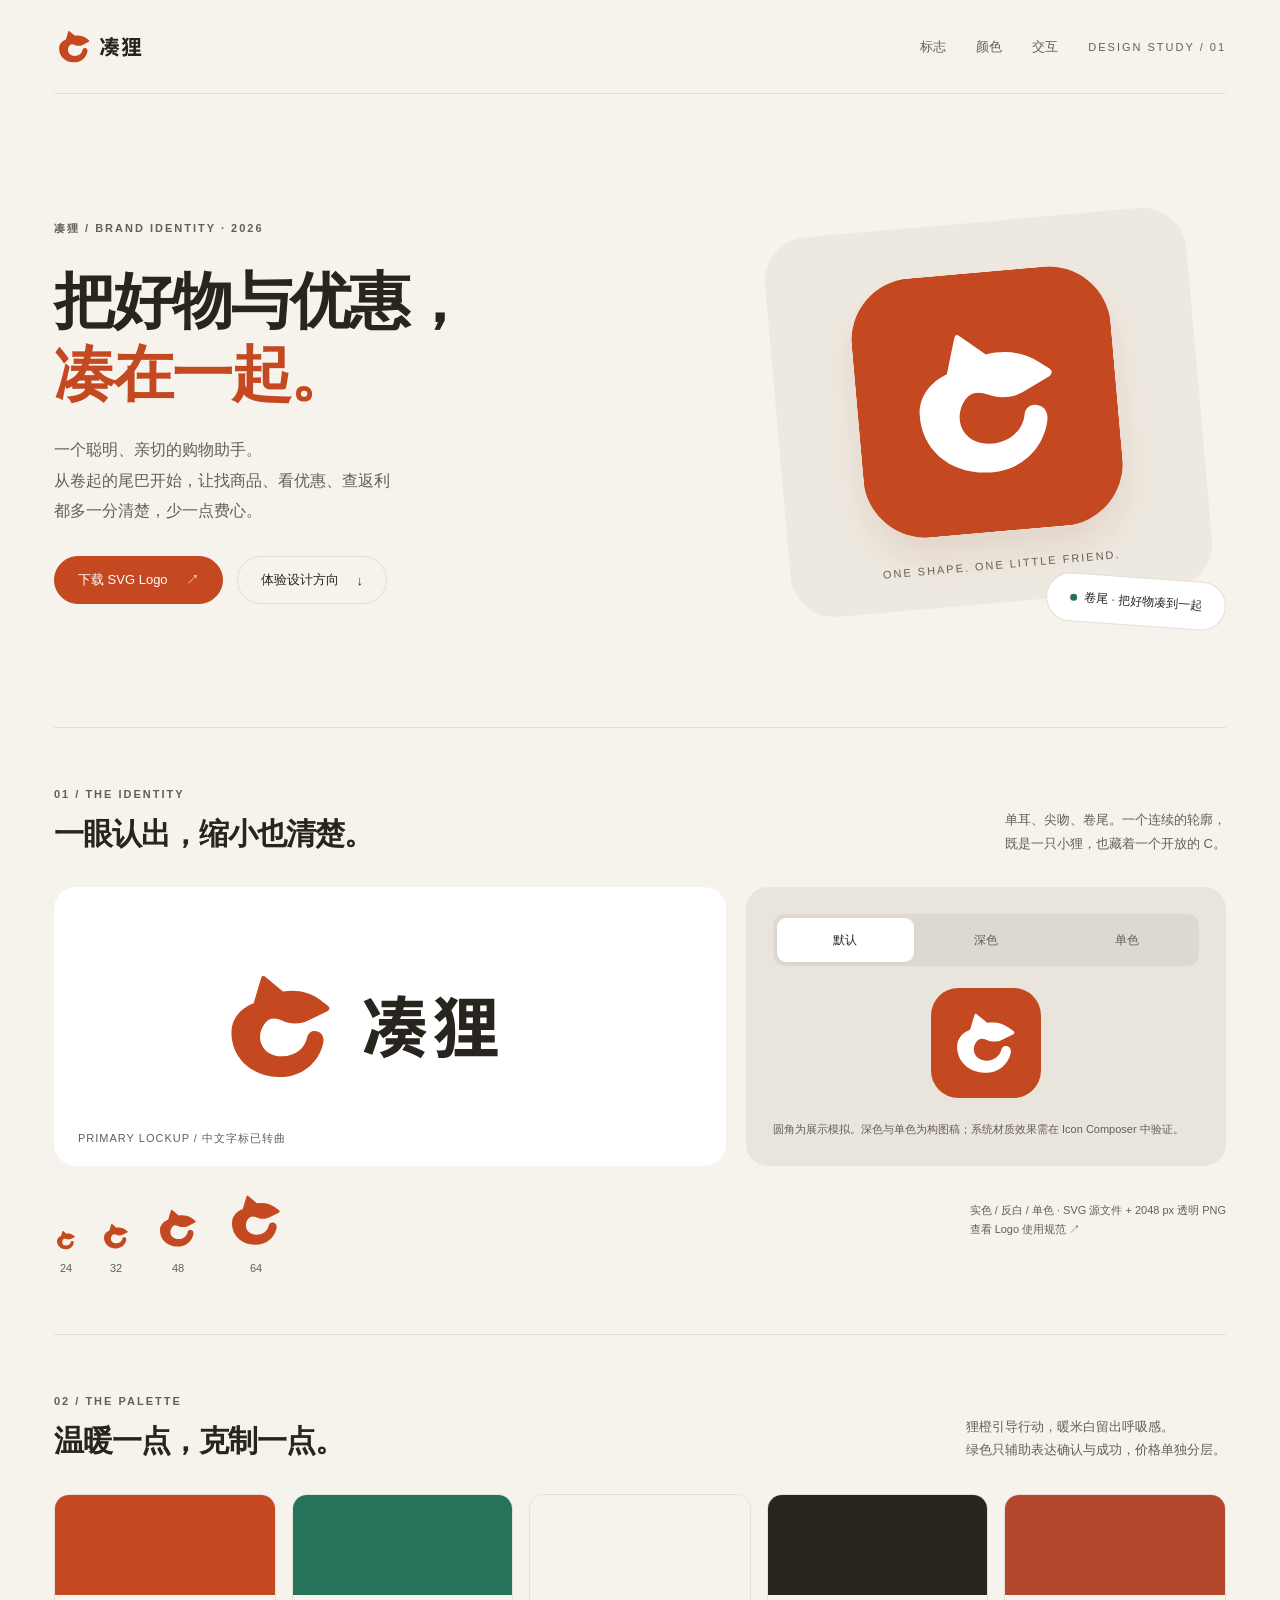
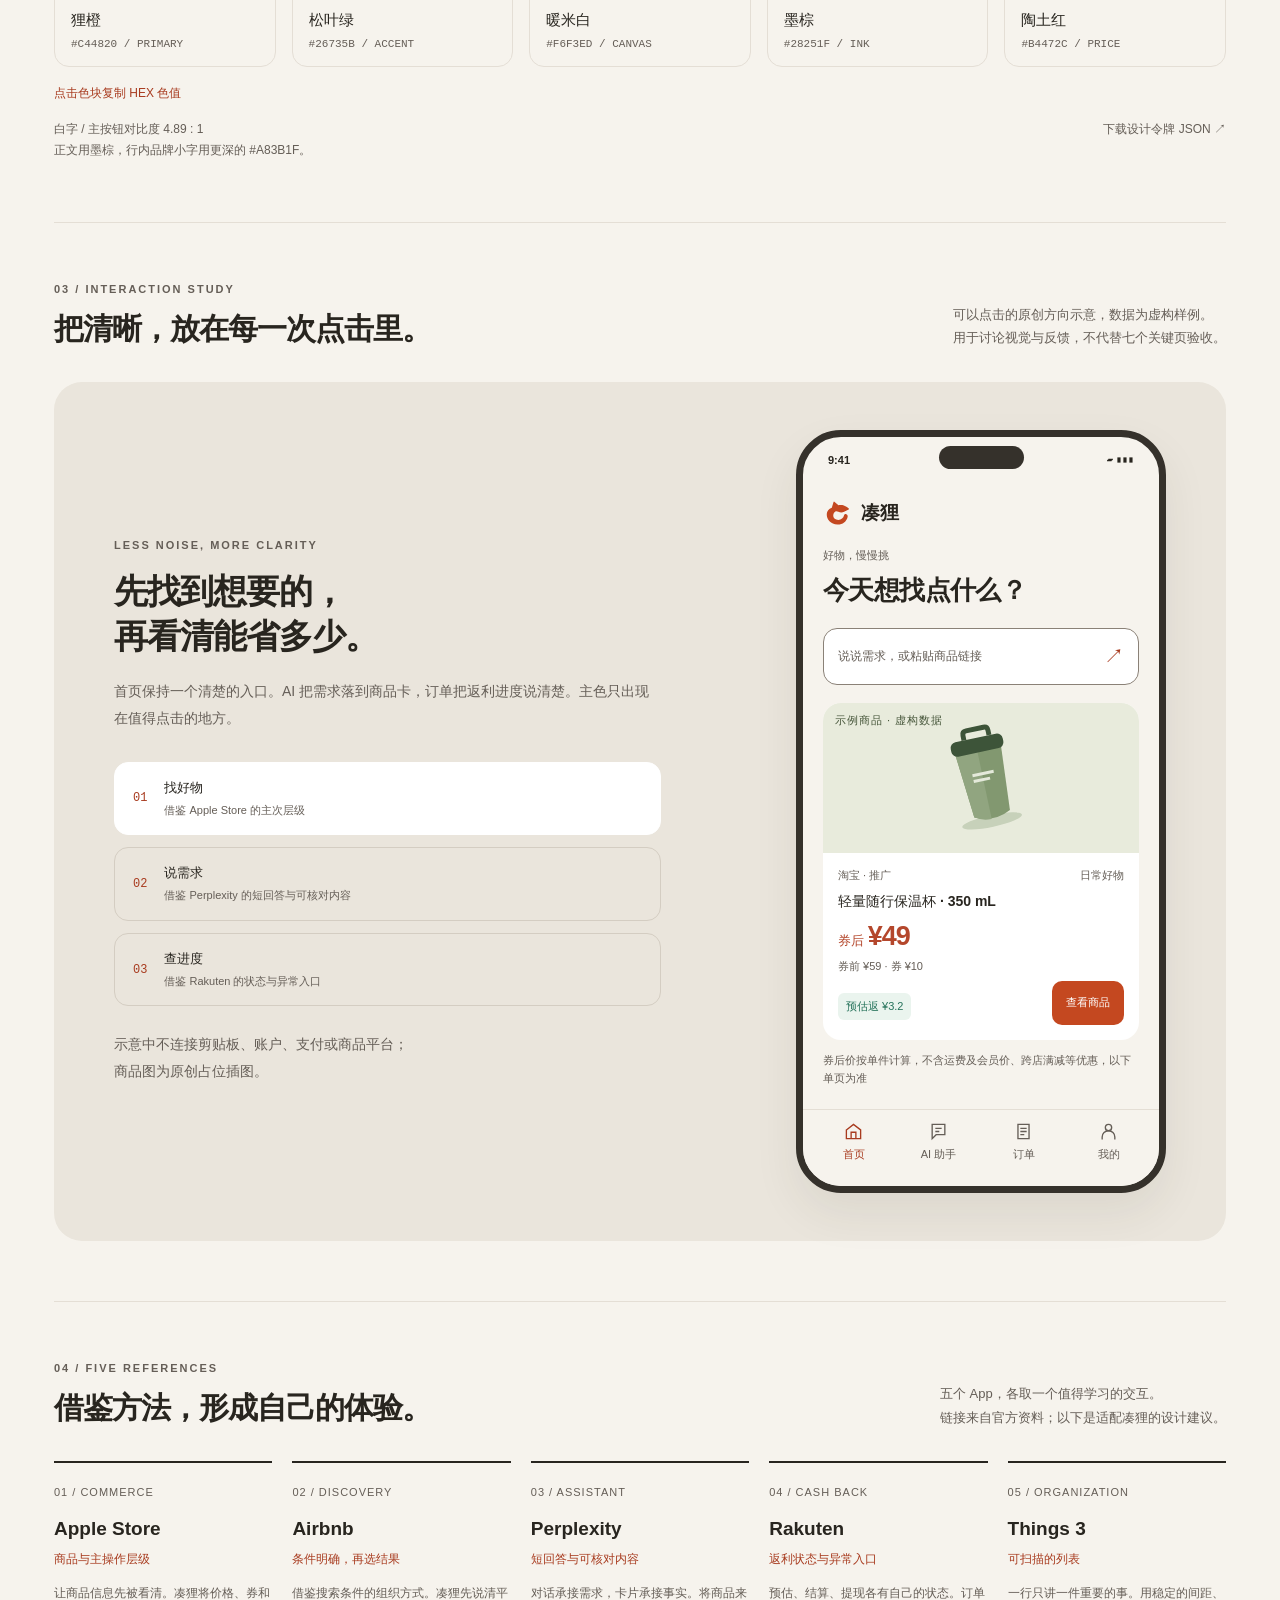
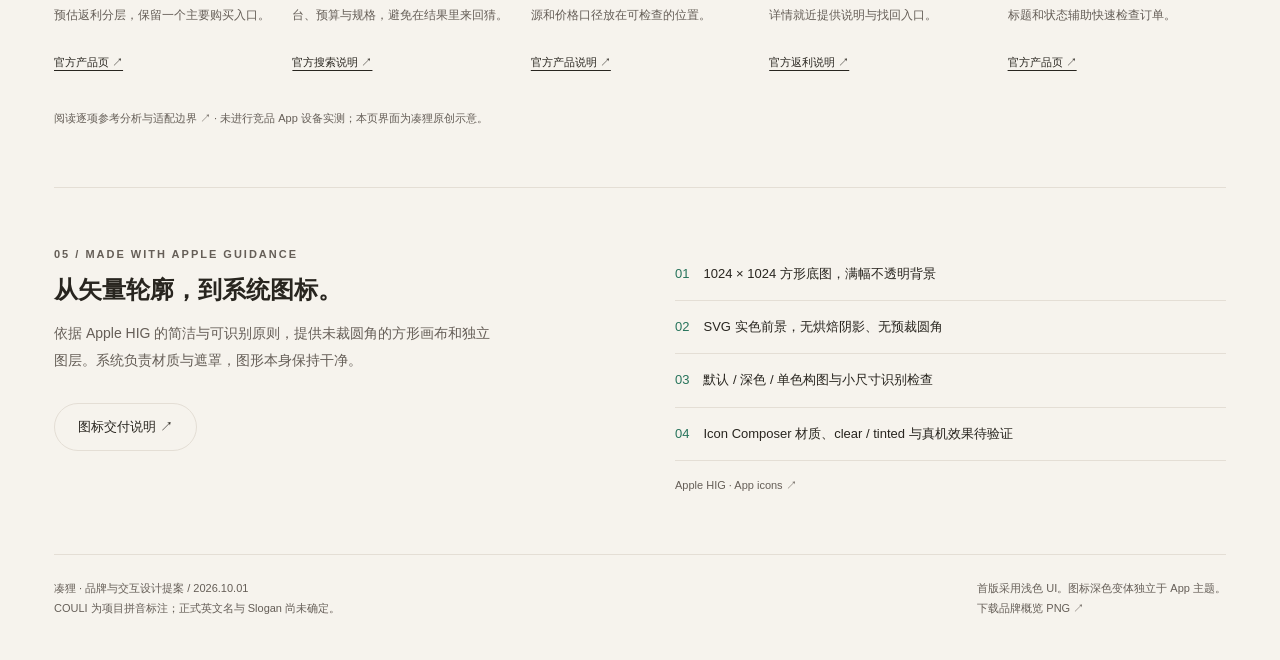
==== design/brand/index.html @ ba8b3047 "docs: add Couli brand identity and interaction references" ====
<!doctype html>
<html lang="zh-CN">
<head>
<meta charset="utf-8"><meta name="viewport" content="width=device-width, initial-scale=1"><meta name="color-scheme" content="light">
<title>凑狸 · 品牌与交互设计</title>
<link rel="icon" type="image/svg+xml" href="../logo/source/logo-mark.svg">
<link rel="stylesheet" href="../tokens/variables.css">
<style>
:root{--orange:var(--color-brand-primary);--brand-text:var(--color-brand-emphasis);--paper:var(--color-background-canvas);--ink:var(--color-text-primary);--muted:var(--color-text-secondary);--line:var(--color-border-subtle);--green:var(--color-brand-secondary);--soft:var(--color-brand-subtle);--white:var(--color-background-surface);--price:var(--color-price-text)}
*{box-sizing:border-box}html{scroll-behavior:smooth;scroll-padding-top:100px}body{margin:0;background:var(--paper);color:var(--ink);font-family:-apple-system,BlinkMacSystemFont,"PingFang SC","Microsoft YaHei",sans-serif;-webkit-font-smoothing:antialiased}button,input{font:inherit}button,a{-webkit-tap-highlight-color:transparent}button{cursor:pointer}a{color:inherit;text-decoration:none}button:focus-visible,a:focus-visible,input:focus-visible{outline:3px solid var(--green);outline-offset:5px}button{min-height:44px}img{display:block;max-width:100%}.wrap{max-width:1320px;margin:auto;padding:0 54px}.nav{display:flex;align-items:center;justify-content:space-between;gap:24px;height:94px;border-bottom:1px solid var(--line)}.nav-logo{width:108px}.nav-right{display:flex;gap:30px;align-items:center;font-size:13px;color:var(--muted)}.nav-right a{min-height:44px;display:inline-flex;align-items:center}.edition{font-size:11px;letter-spacing:2px}.hero{display:grid;grid-template-columns:1.3fr 1fr;align-items:center;gap:80px;padding:88px 0 84px}.eyebrow{font-size:11px;letter-spacing:2px;color:var(--muted);font-weight:600}.hero h1{font-size:clamp(40px,4.8vw,68px);letter-spacing:-2px;line-height:1.2;margin:28px 0 24px;font-weight:650}.hero h1 span{color:var(--orange)}.lead{font-size:16px;line-height:1.9;color:var(--muted);max-width:440px}.actions{display:flex;gap:14px;flex-wrap:wrap;margin-top:30px}.btn{border:1px solid var(--line);border-radius:100px;padding:13px 23px;display:inline-flex;align-items:center;gap:18px;font-size:13px;min-height:48px;background:transparent}.btn.primary{background:var(--orange);border-color:var(--orange);color:white}.btn:hover{transform:translateY(-1px)}.hero-art{position:relative;padding:40px 26px}.icon-plinth{border-radius:44px;background:#EEE9E0;padding:50px 65px 28px;transform:rotate(-5deg)}.hero-icon{border-radius:24%;width:260px;margin:auto;box-shadow:0 20px 35px #853a171c}.art-caption{text-align:center;color:var(--muted);font-size:11px;margin:27px 0 4px;letter-spacing:2px}.pill-note{position:absolute;right:0;bottom:17px;background:white;border:1px solid var(--line);border-radius:99px;padding:15px 23px;font-size:12px;transform:rotate(4deg)}.dot{display:inline-block;width:7px;height:7px;background:var(--green);border-radius:50%;margin-right:7px}.section{padding:60px 0;border-top:1px solid var(--line)}.section-head{display:flex;align-items:flex-end;justify-content:space-between;gap:30px;margin-bottom:32px}.section-head h2{font-size:30px;letter-spacing:-1px;margin:14px 0 0;font-weight:600}.section-head p{font-size:13px;color:var(--muted);max-width:410px;line-height:1.8;margin:0}.identity-grid{display:grid;grid-template-columns:1.4fr 1fr;gap:20px}.lockup-box{background:white;border-radius:22px;display:grid;place-items:center;min-height:270px;position:relative;padding:50px}.lockup-box img{width:350px}.asset-label{position:absolute;left:24px;bottom:20px;font-size:11px;letter-spacing:1px;color:var(--muted)}.variants{background:#EAE5DC;border-radius:22px;padding:27px;display:flex;flex-direction:column;justify-content:space-between}.seg{display:flex;gap:4px;padding:4px;background:#DED9D0;border-radius:12px}.seg button{flex:1;font-size:12px;border:0;border-radius:9px;color:var(--muted);background:transparent;padding:9px}.seg button[aria-pressed=true]{background:white;color:var(--ink);box-shadow:0 1px 3px #00000008}.variant-icon{width:110px;align-self:center;border-radius:25%;margin:22px}.small-note{font-size:11px;color:var(--muted);line-height:1.7;margin:0}.sizes{display:flex;align-items:flex-end;gap:22px;margin-top:22px}.size{display:flex;flex-direction:column;align-items:center;gap:10px;font-size:11px;color:var(--muted)}.identity-bottom{display:flex;justify-content:space-between;align-items:center;gap:25px}.palette{display:grid;grid-template-columns:repeat(5,1fr);gap:16px}.swatch{border:1px solid var(--line);border-radius:15px;overflow:hidden;background:transparent;padding:0;text-align:left;color:var(--ink)}.swatch-color{height:100px;display:block}.swatch-meta{display:flex;flex-direction:column;gap:8px;padding:16px}.swatch-meta b{font-size:15px;font-weight:550}.swatch-meta span{font-size:11px;color:var(--muted);font-family:ui-monospace,monospace}.copy-feedback{font-size:12px;min-height:22px;color:var(--brand-text);margin-top:18px}.palette-info{display:flex;gap:40px;justify-content:space-between;color:var(--muted);font-size:12px;line-height:1.8}.ux-stage{display:grid;grid-template-columns:1fr 420px;gap:85px;background:#EAE5DC;border-radius:28px;padding:48px 60px;align-items:center}.ux-text h3{font-size:34px;font-weight:600;letter-spacing:-1px;line-height:1.35;margin:18px 0}.ux-text>p{font-size:14px;line-height:1.9;color:var(--muted)}.flow{margin-top:30px;display:flex;flex-direction:column;gap:12px}.flow button{border:1px solid #D4CDC2;background:transparent;border-radius:14px;padding:15px 18px;display:flex;text-align:left;align-items:center;gap:17px;color:var(--ink)}.flow button[aria-pressed=true]{background:white;border-color:white}.flow .num{font-size:12px;color:var(--brand-text);font-family:ui-monospace,monospace}.flow b{font-size:13px;font-weight:550}.flow small{display:block;font-size:11px;line-height:1.6;color:var(--muted);margin-top:5px}.phone{background:var(--paper);width:100%;border:7px solid #35312B;border-radius:45px;overflow:hidden;box-shadow:0 20px 45px #37302514;min-height:690px;position:relative;display:flex;flex-direction:column}.status{display:flex;justify-content:space-between;padding:17px 25px 8px;font-size:11px;font-weight:600}.status .camera{width:85px;height:23px;background:#35312B;border-radius:20px;position:absolute;left:calc(50% - 42px);top:9px}.phone-body{padding:24px 20px 10px;flex:1}.app-heading{display:flex;align-items:center;gap:8px;font-size:19px;font-weight:600;margin-bottom:20px}.app-heading img{width:30px}.app-kicker{font-size:11px;color:var(--muted);margin-bottom:10px}.app-title{font-size:26px;line-height:1.35;font-weight:600;letter-spacing:-.6px;margin:0 0 20px}.search-trigger{display:flex;justify-content:space-between;align-items:center;width:100%;padding:14px;border:1px solid var(--color-border-control);border-radius:14px;background:white;color:var(--muted);font-size:12px}.search-trigger span{color:var(--brand-text);font-size:20px}.product{margin-top:18px;border-radius:18px;background:white;overflow:hidden}.product-visual{height:150px;display:flex;align-items:center;justify-content:center;background:#E8EBDC;position:relative}.product-visual svg{height:118px;width:118px;transform:rotate(-12deg)}.product-visual .demo{position:absolute;left:12px;top:10px;font-size:11px;color:#46563A;letter-spacing:1px}.product-content{padding:15px}.product-content .meta{font-size:11px;color:var(--muted);display:flex;justify-content:space-between}.product-content h4{margin:10px 0;font-size:14px;font-weight:550}.price{color:var(--price);font-size:13px}.price strong{font-size:27px;letter-spacing:-1px}.price-sub{font-size:11px;color:var(--muted);margin:7px 0}.rebate{display:inline-block;background:var(--color-status-success-background);color:var(--green);border-radius:6px;padding:6px 8px;font-size:11px;margin-top:7px}.product-bottom{display:flex;justify-content:space-between;align-items:center}.mini-action{background:var(--orange);color:white;border:none;font-size:11px;border-radius:10px;padding:10px 14px}.disclaimer{font-size:11px;line-height:1.6;color:var(--muted);margin:12px 0}.tabbar{display:flex;padding:10px 8px 22px;border-top:1px solid var(--line);background:var(--paper)}.tabbar button{flex:1;background:transparent;border:0;font-size:11px;color:var(--muted);display:flex;flex-direction:column;align-items:center;justify-content:center;gap:6px}.tabbar svg{width:19px;height:19px;stroke:currentColor;fill:none;stroke-width:1.7}.tabbar button[aria-pressed=true]{color:var(--brand-text)}.chat-intro{background:white;border-radius:16px;padding:16px;font-size:13px;line-height:1.8}.chat-label{color:var(--muted);font-size:11px;margin-top:8px;line-height:1.6}.query{margin:14px 0 0 auto;padding:12px 14px;max-width:88%;border-radius:14px 14px 3px 14px;background:#F4DCCE;font-size:12px;line-height:1.6}.chat-card{display:none}.chat-card.visible{display:block}.chat-card .product-visual{height:75px}.chat-card .product-visual svg{height:62px}.chat-card .product{margin-top:12px}.chat-card .product-content h4{margin:7px 0}.chips{display:flex;gap:8px;flex-wrap:wrap;margin-top:16px}.chips button{padding:10px 12px;background:transparent;border:1px solid var(--color-border-control);border-radius:99px;font-size:11px;color:var(--ink)}.chips button:disabled{opacity:.6;cursor:default}.query-form{display:flex;gap:8px;margin-top:20px}.query-form input{width:0;flex:1;border:1px solid var(--color-border-control);border-radius:12px;padding:12px;font-size:12px;background:white}.query-form button{border:0;background:var(--orange);color:white;padding:10px 13px;border-radius:12px;font-size:12px}.order-card{background:white;border-radius:16px;padding:20px 16px;margin:18px 0}.order-card h4{font-size:14px;margin:0 0 7px}.status-chip{display:inline-flex;align-items:center;gap:6px;color:var(--green);font-size:11px;background:var(--color-status-success-background);padding:7px 9px;border-radius:8px}.timeline{padding:6px 0;margin:18px 0 0;list-style:none}.timeline li{position:relative;padding:0 0 24px 25px;border-left:1px solid #D4CDC2;margin-left:7px;font-size:12px}.timeline li:last-child{border:0;padding-bottom:0}.timeline li:before{content:'';width:9px;height:9px;background:#B7B0A5;border:3px solid white;border-radius:50%;position:absolute;left:-8px;top:-1px}.timeline li.done:before{background:var(--green)}.timeline small{display:block;font-size:11px;color:var(--muted);line-height:1.65;margin-top:6px}.balance{font-size:40px;margin:17px 0;letter-spacing:-1px}.me-row{padding:16px 0;border-bottom:1px solid var(--line);display:flex;justify-content:space-between;font-size:13px}.references{display:grid;grid-template-columns:repeat(5,1fr);gap:20px}.ref{border-top:2px solid var(--ink);padding-top:19px}.ref .ref-id{color:var(--muted);font-size:11px;letter-spacing:1px}.ref h3{font-size:19px;margin:18px 0 9px}.ref b{font-size:12px;font-weight:550;color:var(--brand-text)}.ref p{font-size:12px;line-height:1.85;color:var(--muted);margin:14px 0}.ref a{font-size:11px;min-height:44px;display:inline-flex;align-items:center;text-decoration:underline;text-underline-offset:4px}.apple{display:grid;grid-template-columns:1fr 1fr;gap:70px}.apple h3{font-size:24px;margin:14px 0;font-weight:600}.check-row{padding:15px 0;border-bottom:1px solid var(--line);font-size:13px;line-height:1.7;display:flex;gap:14px}.check-row span{color:var(--green)}.footer{padding:24px 0 40px;border-top:1px solid var(--line);display:flex;justify-content:space-between;gap:24px;font-size:11px;color:var(--muted);line-height:1.8}dialog{border:1px solid var(--line);border-radius:20px;max-width:400px;width:calc(100% - 40px);padding:28px;background:var(--paper);color:var(--ink)}dialog::backdrop{background:#28251F66}dialog h3{font-size:20px;margin-top:0}dialog p{font-size:14px;line-height:1.8;color:var(--muted)}.sr-only{position:absolute;width:1px;height:1px;overflow:hidden;clip:rect(0,0,0,0)}[hidden]{display:none!important}
@media(min-width:1100px){.phone{max-width:370px;justify-self:end}}
@media(max-width:1000px){.hero{gap:30px}.hero-art{padding:20px 0}.icon-plinth{padding:40px}.ux-stage{gap:35px;padding:38px;grid-template-columns:1fr 360px}.references{grid-template-columns:repeat(3,1fr)}.apple{gap:30px}}
@media(max-width:760px){.wrap{padding:0 24px}.nav{height:76px}.nav-right{gap:15px}.edition{display:none}.hero{grid-template-columns:1fr;padding:46px 0;gap:32px}.hero h1{font-size:45px}.hero-art{max-width:350px;width:100%;margin:auto}.hero-icon{width:200px}.section{padding:40px 0}.section-head{display:block}.section-head h2{font-size:26px;margin-bottom:16px}.identity-grid{grid-template-columns:1fr}.lockup-box{min-height:200px;padding:38px}.palette{grid-template-columns:repeat(2,1fr);gap:12px}.palette .swatch:last-child{grid-column:span 2}.swatch-color{height:80px}.palette-info,.identity-bottom{display:block}.identity-bottom .small-note{margin-top:22px}.ux-stage{grid-template-columns:1fr;padding:24px 16px;gap:28px}.ux-text{padding:0 8px}.ux-text h3{font-size:28px}.phone{max-width:390px;justify-self:center;min-height:670px}.phone-body{padding:21px 17px 8px}.references{grid-template-columns:1fr 1fr;gap:28px 20px}.apple{grid-template-columns:1fr;gap:22px}.footer{display:block}.footer span{display:block;margin-bottom:12px}}
@media(prefers-reduced-motion:reduce){html{scroll-behavior:auto}.btn:hover{transform:none}}
</style>
</head>
<body>
<div class="wrap">
<header class="nav"><a href="#" aria-label="凑狸品牌首页"><img class="nav-logo" src="../logo/source/logo-horizontal.svg" alt="凑狸"></a><nav class="nav-right" aria-label="品牌文档导航"><a href="#identity">标志</a><a href="#color">颜色</a><a href="#interaction">交互</a><span class="edition">DESIGN STUDY / 01</span></nav></header>
<main>
<section class="hero"><div><div class="eyebrow">凑狸 / BRAND IDENTITY · 2026</div><h1>把好物与优惠，<br><span>凑在一起。</span></h1><p class="lead">一个聪明、亲切的购物助手。<br>从卷起的尾巴开始，让找商品、看优惠、查返利<br>都多一分清楚，少一点费心。</p><div class="actions"><a class="btn primary" href="../logo/source/logo-horizontal.svg" download>下载 SVG Logo <span>↗</span></a><a class="btn" href="#interaction">体验设计方向 <span>↓</span></a></div></div><div class="hero-art"><div class="icon-plinth"><img class="hero-icon" src="../app-icon/icon-default.svg" alt="狸橙底色上的白色卷尾狸图标"><p class="art-caption">ONE SHAPE. ONE LITTLE FRIEND.</p></div><div class="pill-note"><span class="dot"></span>卷尾 · 把好物凑到一起</div></div></section>
<section class="section" id="identity"><div class="section-head"><div><div class="eyebrow">01 / THE IDENTITY</div><h2>一眼认出，缩小也清楚。</h2></div><p>单耳、尖吻、卷尾。一个连续的轮廓，<br>既是一只小狸，也藏着一个开放的 C。</p></div><div class="identity-grid"><div class="lockup-box"><img src="../logo/source/logo-horizontal.svg" alt="凑狸横版 Logo"><span class="asset-label">PRIMARY LOCKUP / 中文字标已转曲</span></div><div class="variants"><div class="seg" aria-label="图标外观"><button type="button" data-icon="default" aria-pressed="true">默认</button><button type="button" data-icon="dark" aria-pressed="false">深色</button><button type="button" data-icon="tinted" aria-pressed="false">单色</button></div><img id="variant-icon" class="variant-icon" src="../app-icon/icon-default.svg" alt="默认图标预览"><p class="small-note">圆角为展示模拟。深色与单色为构图稿；系统材质效果需在 Icon Composer 中验证。</p></div></div><div class="identity-bottom"><div class="sizes"><div class="size"><img src="../logo/source/logo-mark.svg" width="24" height="24" alt="24像素图形">24</div><div class="size"><img src="../logo/source/logo-mark.svg" width="32" height="32" alt="32像素图形">32</div><div class="size"><img src="../logo/source/logo-mark.svg" width="48" height="48" alt="48像素图形">48</div><div class="size"><img src="../logo/source/logo-mark.svg" width="64" height="64" alt="64像素图形">64</div></div><p class="small-note">实色 / 反白 / 单色 · SVG 源文件 + 2048 px 透明 PNG<br><a href="../logo/README.md">查看 Logo 使用规范 ↗</a></p></div></section>
<section class="section" id="color"><div class="section-head"><div><div class="eyebrow">02 / THE PALETTE</div><h2>温暖一点，克制一点。</h2></div><p>狸橙引导行动，暖米白留出呼吸感。<br>绿色只辅助表达确认与成功，价格单独分层。</p></div><div class="palette">
<button class="swatch" data-color="#C44820" aria-label="复制狸橙色值 #C44820"><span class="swatch-color" style="background:#C44820"></span><span class="swatch-meta"><b>狸橙</b><span>#C44820 / PRIMARY</span></span></button>
<button class="swatch" data-color="#26735B" aria-label="复制松叶绿色值 #26735B"><span class="swatch-color" style="background:#26735B"></span><span class="swatch-meta"><b>松叶绿</b><span>#26735B / ACCENT</span></span></button>
<button class="swatch" data-color="#F6F3ED" aria-label="复制暖米白色值 #F6F3ED"><span class="swatch-color" style="background:#F6F3ED"></span><span class="swatch-meta"><b>暖米白</b><span>#F6F3ED / CANVAS</span></span></button>
<button class="swatch" data-color="#28251F" aria-label="复制墨棕色值 #28251F"><span class="swatch-color" style="background:#28251F"></span><span class="swatch-meta"><b>墨棕</b><span>#28251F / INK</span></span></button>
<button class="swatch" data-color="#B4472C" aria-label="复制陶土红色值 #B4472C"><span class="swatch-color" style="background:#B4472C"></span><span class="swatch-meta"><b>陶土红</b><span>#B4472C / PRICE</span></span></button></div><p id="copy-feedback" class="copy-feedback" role="status">点击色块复制 HEX 色值</p><div class="palette-info"><span>白字 / 主按钮对比度 4.89 : 1<br>正文用墨棕，行内品牌小字用更深的 #A83B1F。</span><a href="../tokens/design-tokens.json" download>下载设计令牌 JSON ↗</a></div></section>
<section class="section" id="interaction"><div class="section-head"><div><div class="eyebrow">03 / INTERACTION STUDY</div><h2>把清晰，放在每一次点击里。</h2></div><p>可以点击的原创方向示意，数据为虚构样例。<br>用于讨论视觉与反馈，不代替七个关键页验收。</p></div><div class="ux-stage"><div class="ux-text"><div class="eyebrow">LESS NOISE, MORE CLARITY</div><h3>先找到想要的，<br>再看清能省多少。</h3><p>首页保持一个清楚的入口。AI 把需求落到商品卡，订单把返利进度说清楚。主色只出现在值得点击的地方。</p><div class="flow"><button type="button" data-screen="home" aria-pressed="true"><span class="num">01</span><span><b>找好物</b><small>借鉴 Apple Store 的主次层级</small></span></button><button type="button" data-screen="ai" aria-pressed="false"><span class="num">02</span><span><b>说需求</b><small>借鉴 Perplexity 的短回答与可核对内容</small></span></button><button type="button" data-screen="orders" aria-pressed="false"><span class="num">03</span><span><b>查进度</b><small>借鉴 Rakuten 的状态与异常入口</small></span></button></div><p class="small-note" style="margin-top:25px">示意中不连接剪贴板、账户、支付或商品平台；<br>商品图为原创占位插图。</p></div>
<div class="phone" aria-label="凑狸 App 交互方向示例"><div class="status"><span>9:41</span><span class="camera" aria-hidden="true"></span><span>▰ ▮▮▮</span></div><div class="phone-body">
<div id="screen-home"><div class="app-heading"><img src="../logo/source/logo-mark.svg" alt="">凑狸</div><p class="app-kicker">好物，慢慢挑</p><h3 class="app-title">今天想找点什么？</h3><button type="button" class="search-trigger" data-go-ai>说说需求，或粘贴商品链接 <span>↗</span></button><div class="product"><div class="product-visual"><span class="demo">示例商品 · 虚构数据</span><svg viewBox="0 0 120 120" aria-label="随行杯插图" role="img"><ellipse cx="62" cy="105" rx="31" ry="6" fill="#C7D1BA"/><path d="M39 28h48l-5 70q-18 9-37 0Z" fill="#829870"/><path d="M39 28h23v75q-9 0-17-5Z" fill="#91A580"/><rect x="36" y="19" width="54" height="15" rx="6" fill="#3D5439"/><path d="M51 19v-5q0-4 4-4h18q4 0 4 4v5" fill="none" stroke="#3D5439" stroke-width="5"/><path d="M52 56h22M52 62h17" stroke="#E4E9DA" stroke-width="3"/></svg></div><div class="product-content"><div class="meta"><span>淘宝 · 推广</span><span>日常好物</span></div><h4>轻量随行保温杯 · 350 mL</h4><div class="price">券后 <strong>¥49</strong></div><p class="price-sub">券前 ¥59 · 券 ¥10</p><div class="product-bottom"><span class="rebate">预估返 ¥3.2</span><button type="button" class="mini-action" data-detail>查看商品</button></div></div></div><p class="disclaimer">券后价按单件计算，不含运费及会员价、跨店满减等优惠，以下单页为准</p></div>
<div id="screen-ai" hidden><div class="app-heading"><img src="../logo/source/logo-mark.svg" alt="">凑狸 AI 助手</div><div class="chat-intro">告诉我想找什么，也可以发来商品链接。<div class="chat-label">内容由 AI 生成，仅供参考</div></div><div id="query" class="query" hidden></div><div id="chat-card" class="chat-card" aria-live="polite"><p class="chat-label" id="assistant-reply"></p><div class="product"><div class="product-content"><div class="meta"><span>淘宝</span><span>演示结果</span></div><h4>轻量随行保温杯 · 350 mL</h4><div class="price">券后 <strong>¥49</strong></div><p class="price-sub">券前 ¥59 · 券 ¥10</p><div class="product-bottom"><span class="rebate">预估返 ¥3.2</span><button type="button" class="mini-action" data-detail>查看商品</button></div></div></div><p class="chat-label">内容由 AI 生成，仅供参考<br>推荐商品含推广链接，购买后本平台可能获得佣金。</p><p class="disclaimer">券后价按单件计算，不含运费及会员价、跨店满减等优惠，以下单页为准</p></div><div class="chips"><button type="button" data-prompt="找一个 50 元以内的保温杯">50 元以内的保温杯</button><button type="button" data-prompt="我想查一笔订单的返利进度">查返利进度</button></div><form class="query-form"><label class="sr-only" for="message">输入演示问题</label><input id="message" placeholder="说说你想找什么" maxlength="500" autocomplete="off"><button type="submit">发送</button></form><p class="chat-label">交互样例，不连接 AI 服务。购买与返利数据均为演示。</p></div>
<div id="screen-orders" hidden><div class="app-heading">我的订单</div><p class="app-kicker">自购订单 · 状态示意</p><div class="order-card"><h4>轻量随行保温杯</h4><p class="chat-label">示例订单 · 非真实交易</p><span class="status-chip">✓ 已收货，等待联盟结算后入账</span><div class="price" style="margin-top:17px">预估返 <strong>¥3.2</strong></div><p class="chat-label">预计结算：2026 年 11 月（演示）</p><ol class="timeline"><li class="done">已跟踪到订单<small>购买信息已记录</small></li><li class="done">已确认收货<small>返利仍为预估状态</small></li><li>等待结算<small>结算进度以订单实际状态为准</small></li></ol></div><button type="button" class="search-trigger" data-help>对这笔返利有疑问 <span>→</span></button><p class="chat-label">预估收益与余额分别展示。</p></div>
<div id="screen-me" hidden><div class="app-heading">我的</div><div class="order-card"><p class="app-kicker">余额（虚构示例）</p><div class="balance">¥128.6</div><span class="status-chip">✓ 已结算</span><p class="chat-label">预估收益 ¥3.2 · 与余额分列</p></div><div class="me-row"><span>收益明细</span><span>→</span></div><div class="me-row"><span>平台授权</span><span>→</span></div><div class="me-row"><span>帮助中心</span><span>→</span></div><p class="chat-label">这一屏用于展示金额层级，列表为静态示意。</p></div>
</div><nav class="tabbar" aria-label="示例 App 导航"><button type="button" data-screen="home" aria-pressed="true"><svg viewBox="0 0 24 24" aria-hidden="true"><path d="m3 10 9-7 9 7v11H3Z M9 21v-8h6v8"/></svg>首页</button><button type="button" data-screen="ai" aria-pressed="false"><svg viewBox="0 0 24 24" aria-hidden="true"><path d="M4 3h16v13H9l-5 5Z M8 8h8M8 12h5"/></svg>AI 助手</button><button type="button" data-screen="orders" aria-pressed="false"><svg viewBox="0 0 24 24" aria-hidden="true"><path d="M5 3h14v18H5Z M8 8h8M8 12h8M8 16h5"/></svg>订单</button><button type="button" data-screen="me" aria-pressed="false"><svg viewBox="0 0 24 24" aria-hidden="true"><circle cx="12" cy="7" r="4"/><path d="M4 22v-3a8 8 0 0 1 16 0v3"/></svg>我的</button></nav></div></div></section>
<section class="section" id="references"><div class="section-head"><div><div class="eyebrow">04 / FIVE REFERENCES</div><h2>借鉴方法，形成自己的体验。</h2></div><p>五个 App，各取一个值得学习的交互。<br>链接来自官方资料；以下是适配凑狸的设计建议。</p></div><div class="references"><article class="ref"><span class="ref-id">01 / COMMERCE</span><h3>Apple Store</h3><b>商品与主操作层级</b><p>让商品信息先被看清。凑狸将价格、券和预估返利分层，保留一个主要购买入口。</p><a href="https://apps.apple.com/us/app/apple-store/id375380948" target="_blank" rel="noreferrer">官方产品页 ↗</a></article><article class="ref"><span class="ref-id">02 / DISCOVERY</span><h3>Airbnb</h3><b>条件明确，再选结果</b><p>借鉴搜索条件的组织方式。凑狸先说清平台、预算与规格，避免在结果里来回猜。</p><a href="https://www.airbnb.com/help/article/479" target="_blank" rel="noreferrer">官方搜索说明 ↗</a></article><article class="ref"><span class="ref-id">03 / ASSISTANT</span><h3>Perplexity</h3><b>短回答与可核对内容</b><p>对话承接需求，卡片承接事实。将商品来源和价格口径放在可检查的位置。</p><a href="https://apps.apple.com/us/app/perplexity-ai-search-chat/id1668000334" target="_blank" rel="noreferrer">官方产品说明 ↗</a></article><article class="ref"><span class="ref-id">04 / CASH BACK</span><h3>Rakuten</h3><b>返利状态与异常入口</b><p>预估、结算、提现各有自己的状态。订单详情就近提供说明与找回入口。</p><a href="https://www.rakuten.com/help/category/online-cash-back-26577737853715" target="_blank" rel="noreferrer">官方返利说明 ↗</a></article><article class="ref"><span class="ref-id">05 / ORGANIZATION</span><h3>Things 3</h3><b>可扫描的列表</b><p>一行只讲一件重要的事。用稳定的间距、标题和状态辅助快速检查订单。</p><a href="https://culturedcode.com/things/features/" target="_blank" rel="noreferrer">官方产品页 ↗</a></article></div><p class="small-note" style="margin-top:24px"><a href="../references/README.md">阅读逐项参考分析与适配边界 ↗</a> · 未进行竞品 App 设备实测；本页界面为凑狸原创示意。</p></section>
<section class="section apple"><div><div class="eyebrow">05 / MADE WITH APPLE GUIDANCE</div><h3>从矢量轮廓，到系统图标。</h3><p class="lead" style="font-size:14px">依据 Apple HIG 的简洁与可识别原则，提供未裁圆角的方形画布和独立图层。系统负责材质与遮罩，图形本身保持干净。</p><div class="actions"><a class="btn" href="../app-icon/README.md">图标交付说明 ↗</a></div></div><div><div class="check-row"><span>01</span>1024 × 1024 方形底图，满幅不透明背景</div><div class="check-row"><span>02</span>SVG 实色前景，无烘焙阴影、无预裁圆角</div><div class="check-row"><span>03</span>默认 / 深色 / 单色构图与小尺寸识别检查</div><div class="check-row"><span>04</span>Icon Composer 材质、clear / tinted 与真机效果待验证</div><p class="small-note" style="margin-top:15px"><a href="https://developer.apple.com/design/human-interface-guidelines/app-icons" target="_blank" rel="noreferrer">Apple HIG · App icons ↗</a></p></div></section>
</main><footer class="footer"><span>凑狸 · 品牌与交互设计提案 / 2026.10.01<br>COULI 为项目拼音标注；正式英文名与 Slogan 尚未确定。</span><span>首版采用浅色 UI。图标深色变体独立于 App 主题。<br><a href="brand-overview.png" download>下载品牌概览 PNG ↗</a></span></footer></div>
<dialog id="detail-dialog"><h3>看清价格，再去购买</h3><p>这是交互演示。真实商品详情将展示来源、券后价、预估返利与价格口径，并由你点击后前往商品平台。</p><p class="small-note">本演示不会打开交易页面。</p><form method="dialog"><button class="btn primary">知道了</button></form></dialog>
<dialog id="help-dialog"><h3>返利进度说明</h3><p>这笔样例订单仍处于等待结算阶段。正式产品中的原因与进度由订单数据提供。</p><p class="small-note">若找不到订单，正式产品会提供「找回订单」入口。</p><form method="dialog"><button class="btn primary">知道了</button></form></dialog>
<script>
const q=s=>document.querySelector(s),qa=s=>document.querySelectorAll(s);
qa('[data-icon]').forEach(b=>b.addEventListener('click',()=>{qa('[data-icon]').forEach(x=>x.setAttribute('aria-pressed',String(x===b)));q('#variant-icon').src='../app-icon/icon-'+b.dataset.icon+'.svg';q('#variant-icon').alt=b.textContent+'图标构图预览';}));
qa('[data-color]').forEach(b=>b.addEventListener('click',async()=>{try{await navigator.clipboard.writeText(b.dataset.color);q('#copy-feedback').textContent='已复制 '+b.dataset.color;}catch{q('#copy-feedback').textContent='当前环境不支持自动复制，请手动复制：'+b.dataset.color;}}));
function showScreen(id){['home','ai','orders','me'].forEach(x=>q('#screen-'+x).hidden=x!==id);qa('[data-screen]').forEach(b=>b.setAttribute('aria-pressed',String(b.dataset.screen===id)));}
qa('[data-screen]').forEach(b=>b.addEventListener('click',()=>showScreen(b.dataset.screen)));qa('[data-go-ai]').forEach(b=>b.addEventListener('click',()=>{showScreen('ai');q('#message').focus();}));
qa('[data-detail]').forEach(b=>b.addEventListener('click',()=>q('#detail-dialog').showModal()));qa('[data-help]').forEach(b=>b.addEventListener('click',()=>q('#help-dialog').showModal()));
function send(value){const text=value.trim();if(!text)return;if(/订单|进度|返利/.test(text)){showScreen('orders');return;}q('#query').textContent=text;q('#query').hidden=false;q('#assistant-reply').textContent=/保温杯|杯/.test(text)?'为你展示一张示例商品卡。':'演示暂只提供保温杯样例，下方并非实际检索结果。';q('#chat-card').classList.add('visible');q('#message').value='';}
qa('[data-prompt]').forEach(b=>b.addEventListener('click',()=>send(b.dataset.prompt)));q('.query-form').addEventListener('submit',e=>{e.preventDefault();send(q('#message').value);});
</script>
</body>
</html>
---- design/tokens/variables.css ----
/* 凑狸 2026-10-01 / first proposal. Source: design-tokens.json. */
:root {
  color-scheme: only light;
  --color-brand-primary: #C44820;
  --color-brand-emphasis: #A83B1F;
  --color-brand-secondary: #26735B;
  --color-brand-subtle: #FBEFE8;
  --color-background-canvas: #F6F3ED;
  --color-background-surface: #FFFFFF;
  --color-background-muted: #EFEAE2;
  --color-text-primary: #28251F;
  --color-text-secondary: #655E57;
  --color-text-inverse: #FFFFFF;
  --color-text-link: #A83B1F;
  --color-price-text: #B4472C;
  --color-status-success-text: #26735B;
  --color-status-success-background: #EAF4EE;
  --color-status-warning-text: #846020;
  --color-status-warning-background: #FBF2DC;
  --color-status-error-text: #B04238;
  --color-status-error-background: #FBEDE9;
  --color-border-subtle: #E4DED5;
  --color-border-control: #8A8177;
  --color-focus-ring: #26735B;
  --color-source-text: #655E57;
  --color-source-background: #EFEAE2;
  --color-button-primary-default-background: #C44820;
  --color-button-primary-default-text: #FFFFFF;
  --color-button-primary-pressed-background: #A83B1F;
  --color-button-primary-pressed-text: #FFFFFF;
  --color-button-primary-disabled-background: #E9E2D9;
  --color-button-primary-disabled-text: #655E57;
  --font-family-system: system-ui, -apple-system, BlinkMacSystemFont, "PingFang SC", "Noto Sans CJK SC", "Microsoft YaHei", sans-serif;
  --font-size-caption: 0.75rem;
  --font-size-footnote: 0.875rem;
  --font-size-body: 1.0625rem;
  --font-size-title: 1.375rem;
  --font-size-heading: 1.75rem;
  --font-size-display: 2.125rem;
  --font-line-height-caption: 1.5;
  --font-line-height-footnote: 1.5;
  --font-line-height-body: 1.5;
  --font-line-height-title: 1.3;
  --font-line-height-heading: 1.25;
  --font-line-height-display: 1.2;
  --font-weight-regular: 400;
  --font-weight-medium: 500;
  --font-weight-semibold: 600;
  --font-weight-bold: 700;
  --space-0: 0px;
  --space-1: 4px;
  --space-2: 8px;
  --space-3: 12px;
  --space-4: 16px;
  --space-5: 20px;
  --space-6: 24px;
  --space-8: 32px;
  --space-10: 40px;
  --space-12: 48px;
  --space-16: 64px;
  --radius-small: 8px;
  --radius-button: 12px;
  --radius-card: 16px;
  --radius-panel: 24px;
  --radius-pill: 999px;
  --shadow-none: none;
  --shadow-card: 0px 2px 8px 0px rgba(40, 37, 31, 0.06);
  --shadow-floating: 0px 8px 24px 0px rgba(40, 37, 31, 0.12);
  --focus-width: 2px;
  --focus-offset: 2px;
  --interaction-target-minimum: 44px;
  --interaction-target-ios: 44px;
  --interaction-target-android: 48px;
  --interaction-target-harmony: 48px;
  --component-button-min-height: 48px;
  --component-button-padding-inline: 20px;
  --component-button-padding-block: 12px;
  --component-button-gap: 8px;
  --component-control-min-height: 44px;
  --component-control-border-width: 1px;
  --component-icon-default: 24px;
}

/* Optional foundations: opt in with these classes; no global element reset. */
.couli-touch-target {
  min-inline-size: var(--interaction-target-minimum);
  min-block-size: var(--interaction-target-minimum);
}

.couli-button-primary {
  box-sizing: border-box;
  display: inline-flex;
  align-items: center;
  justify-content: center;
  gap: var(--component-button-gap);
  min-inline-size: var(--interaction-target-minimum);
  min-block-size: var(--component-button-min-height);
  padding: var(--component-button-padding-block) var(--component-button-padding-inline);
  border: 0;
  border-radius: var(--radius-button);
  background: var(--color-button-primary-default-background);
  color: var(--color-button-primary-default-text);
  font-family: var(--font-family-system);
  font-size: var(--font-size-body);
  font-weight: var(--font-weight-semibold);
  line-height: var(--font-line-height-body);
  text-align: center;
  white-space: normal;
  overflow-wrap: anywhere;
  cursor: pointer;
}

.couli-button-primary:active:not(:disabled):not([aria-disabled="true"]) {
  background: var(--color-button-primary-pressed-background);
  color: var(--color-button-primary-pressed-text);
}

.couli-button-primary:disabled,
.couli-button-primary[aria-disabled="true"] {
  background: var(--color-button-primary-disabled-background);
  color: var(--color-button-primary-disabled-text);
  opacity: 1;
  cursor: not-allowed;
}

.couli-control {
  box-sizing: border-box;
  min-inline-size: var(--interaction-target-minimum);
  min-block-size: var(--component-control-min-height);
  border: var(--component-control-border-width) solid var(--color-border-control);
  border-radius: var(--radius-button);
  padding: var(--space-2) var(--space-3);
  background: var(--color-background-surface);
  color: var(--color-text-primary);
  font-family: var(--font-family-system);
  font-size: var(--font-size-body);
  line-height: var(--font-line-height-body);
}

.couli-control::placeholder {
  color: var(--color-text-secondary);
  opacity: 1;
}

.couli-button-primary:focus-visible,
.couli-control:focus-visible,
.couli-touch-target:focus-visible {
  outline: var(--focus-width) solid var(--color-focus-ring);
  outline-offset: var(--focus-offset);
}

@media (forced-colors: active) {
  .couli-button-primary {
    border: var(--component-control-border-width) solid ButtonText;
  }
  .couli-button-primary:disabled,
  .couli-button-primary[aria-disabled="true"] {
    border-color: GrayText;
    color: GrayText;
  }
  .couli-button-primary:focus-visible,
  .couli-control:focus-visible,
  .couli-touch-target:focus-visible {
    outline-color: Highlight;
  }
}
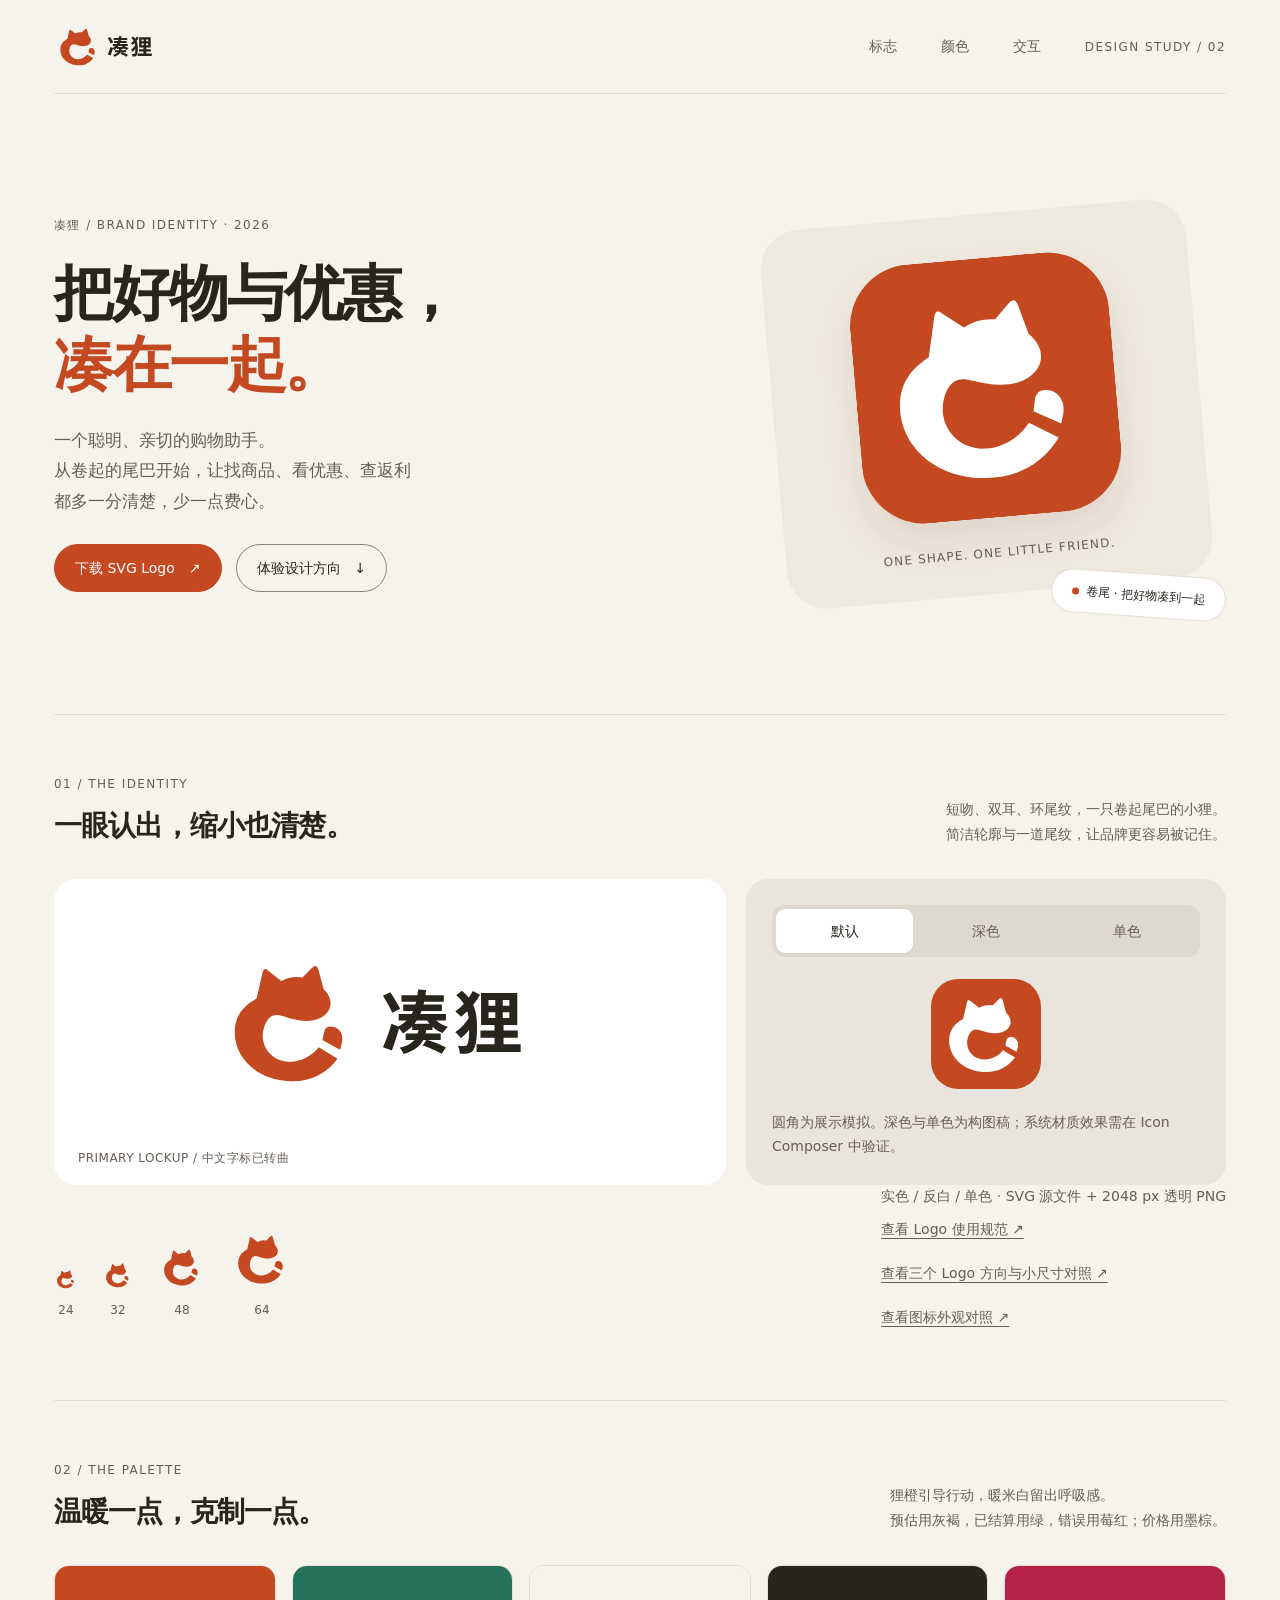
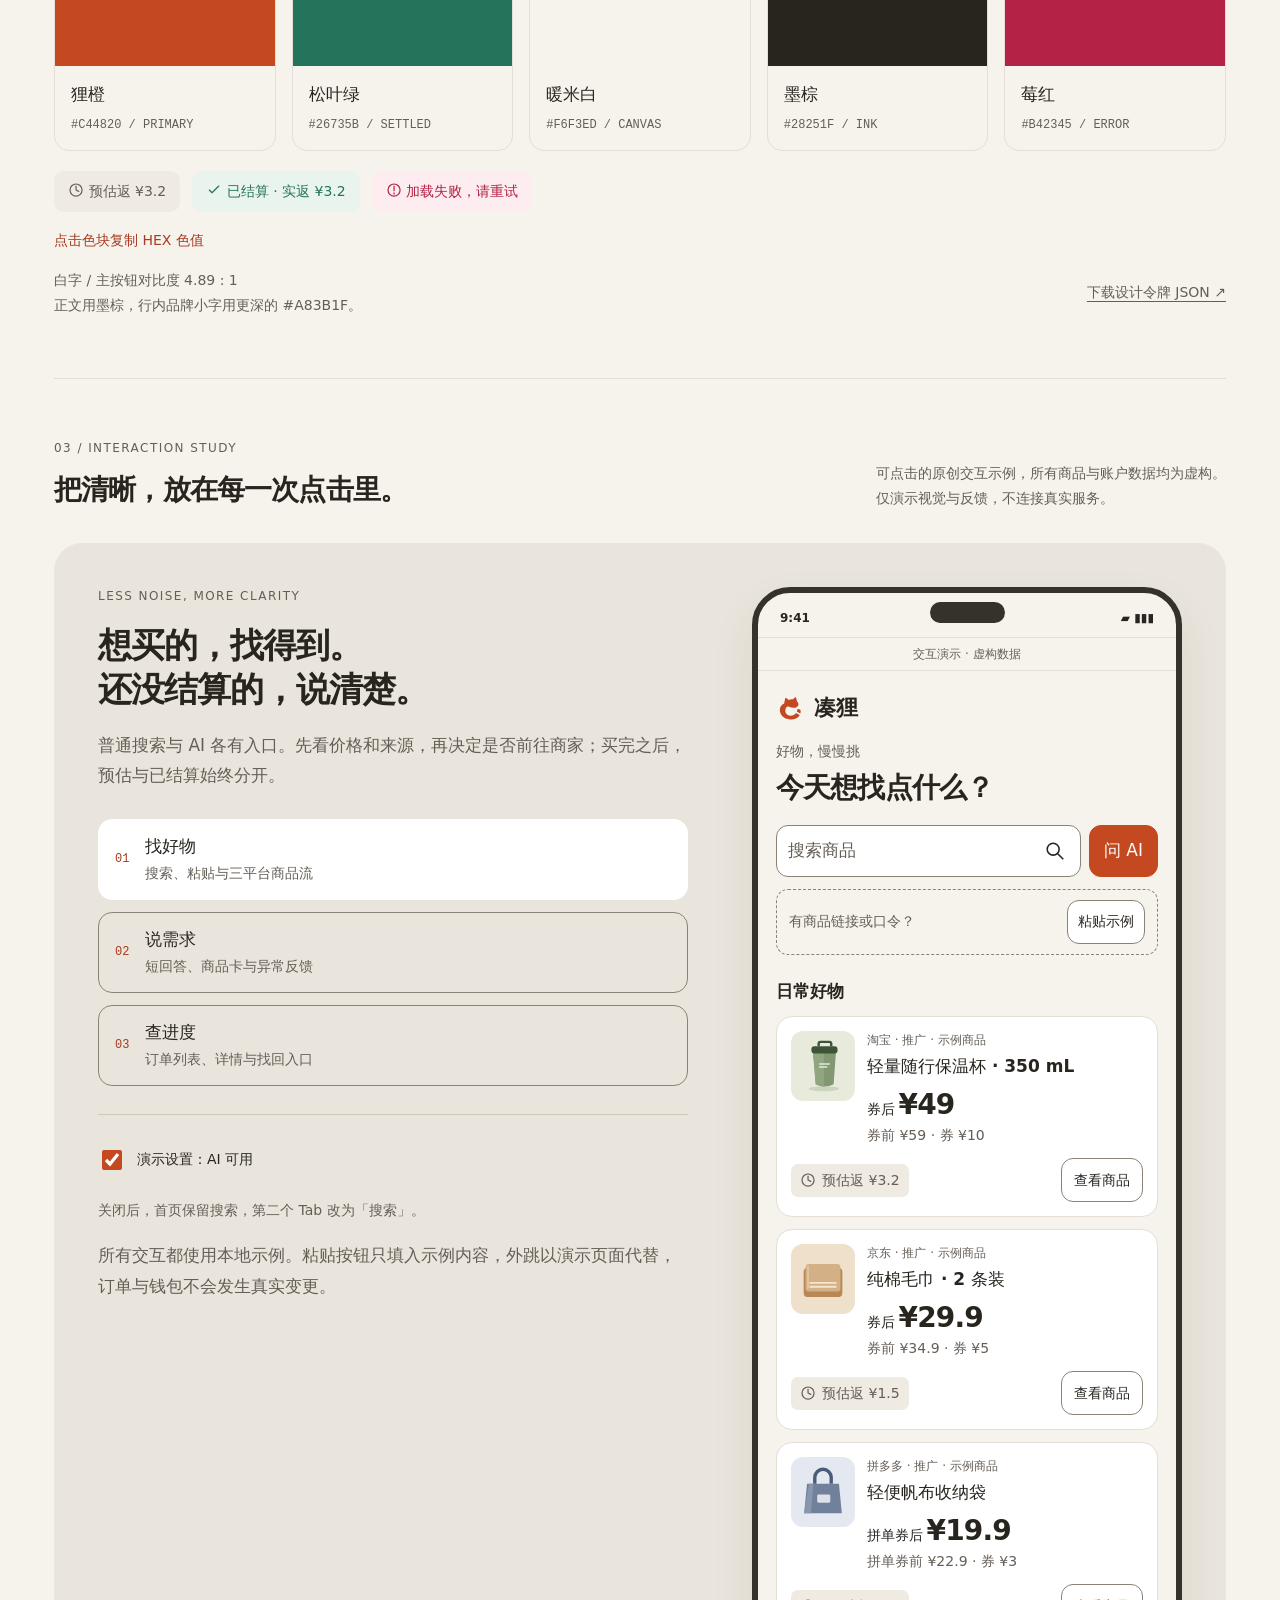
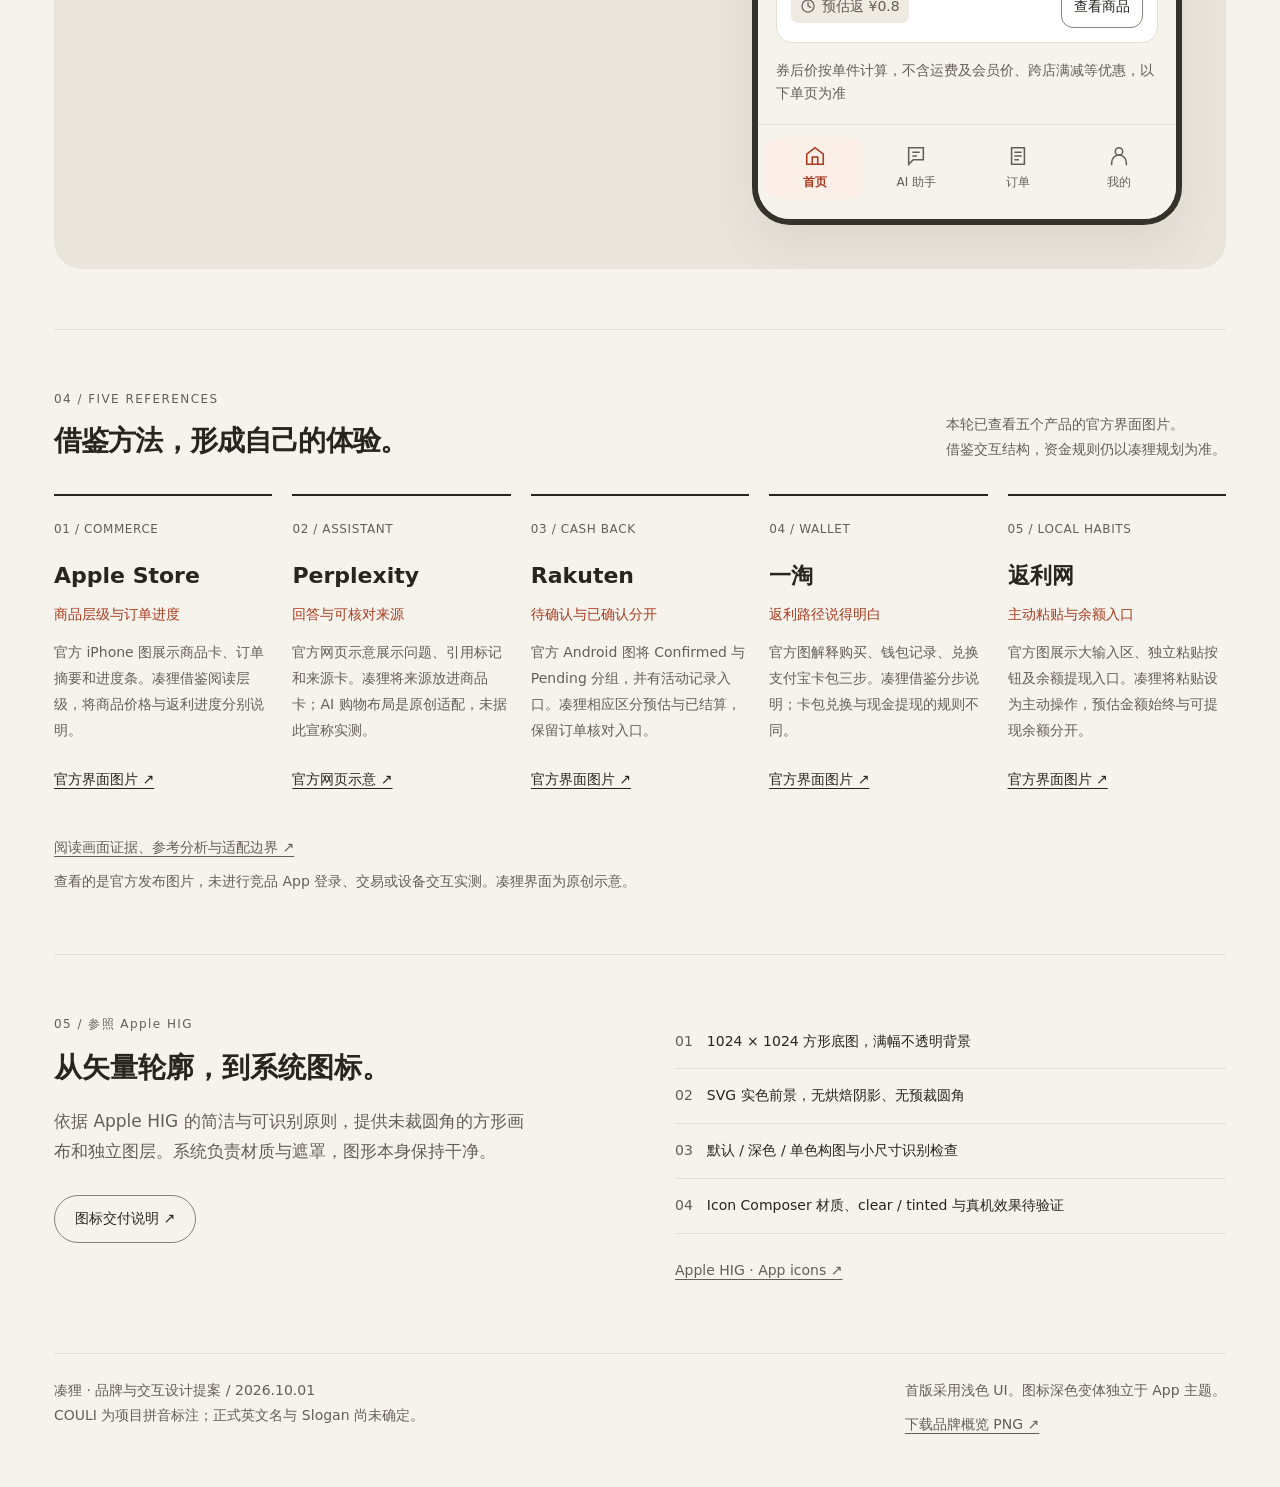
==== commit 614dd97b: "docs: refine brand design through eight Claude reviews" ====
--- a/design/brand/index.html
+++ b/design/brand/index.html
@@ -5,48 +5,37 @@
 <title>凑狸 · 品牌与交互设计</title>
 <link rel="icon" type="image/svg+xml" href="../logo/source/logo-mark.svg">
 <link rel="stylesheet" href="../tokens/variables.css">
-<style>
-:root{--orange:var(--color-brand-primary);--brand-text:var(--color-brand-emphasis);--paper:var(--color-background-canvas);--ink:var(--color-text-primary);--muted:var(--color-text-secondary);--line:var(--color-border-subtle);--green:var(--color-brand-secondary);--soft:var(--color-brand-subtle);--white:var(--color-background-surface);--price:var(--color-price-text)}
-*{box-sizing:border-box}html{scroll-behavior:smooth;scroll-padding-top:100px}body{margin:0;background:var(--paper);color:var(--ink);font-family:-apple-system,BlinkMacSystemFont,"PingFang SC","Microsoft YaHei",sans-serif;-webkit-font-smoothing:antialiased}button,input{font:inherit}button,a{-webkit-tap-highlight-color:transparent}button{cursor:pointer}a{color:inherit;text-decoration:none}button:focus-visible,a:focus-visible,input:focus-visible{outline:3px solid var(--green);outline-offset:5px}button{min-height:44px}img{display:block;max-width:100%}.wrap{max-width:1320px;margin:auto;padding:0 54px}.nav{display:flex;align-items:center;justify-content:space-between;gap:24px;height:94px;border-bottom:1px solid var(--line)}.nav-logo{width:108px}.nav-right{display:flex;gap:30px;align-items:center;font-size:13px;color:var(--muted)}.nav-right a{min-height:44px;display:inline-flex;align-items:center}.edition{font-size:11px;letter-spacing:2px}.hero{display:grid;grid-template-columns:1.3fr 1fr;align-items:center;gap:80px;padding:88px 0 84px}.eyebrow{font-size:11px;letter-spacing:2px;color:var(--muted);font-weight:600}.hero h1{font-size:clamp(40px,4.8vw,68px);letter-spacing:-2px;line-height:1.2;margin:28px 0 24px;font-weight:650}.hero h1 span{color:var(--orange)}.lead{font-size:16px;line-height:1.9;color:var(--muted);max-width:440px}.actions{display:flex;gap:14px;flex-wrap:wrap;margin-top:30px}.btn{border:1px solid var(--line);border-radius:100px;padding:13px 23px;display:inline-flex;align-items:center;gap:18px;font-size:13px;min-height:48px;background:transparent}.btn.primary{background:var(--orange);border-color:var(--orange);color:white}.btn:hover{transform:translateY(-1px)}.hero-art{position:relative;padding:40px 26px}.icon-plinth{border-radius:44px;background:#EEE9E0;padding:50px 65px 28px;transform:rotate(-5deg)}.hero-icon{border-radius:24%;width:260px;margin:auto;box-shadow:0 20px 35px #853a171c}.art-caption{text-align:center;color:var(--muted);font-size:11px;margin:27px 0 4px;letter-spacing:2px}.pill-note{position:absolute;right:0;bottom:17px;background:white;border:1px solid var(--line);border-radius:99px;padding:15px 23px;font-size:12px;transform:rotate(4deg)}.dot{display:inline-block;width:7px;height:7px;background:var(--green);border-radius:50%;margin-right:7px}.section{padding:60px 0;border-top:1px solid var(--line)}.section-head{display:flex;align-items:flex-end;justify-content:space-between;gap:30px;margin-bottom:32px}.section-head h2{font-size:30px;letter-spacing:-1px;margin:14px 0 0;font-weight:600}.section-head p{font-size:13px;color:var(--muted);max-width:410px;line-height:1.8;margin:0}.identity-grid{display:grid;grid-template-columns:1.4fr 1fr;gap:20px}.lockup-box{background:white;border-radius:22px;display:grid;place-items:center;min-height:270px;position:relative;padding:50px}.lockup-box img{width:350px}.asset-label{position:absolute;left:24px;bottom:20px;font-size:11px;letter-spacing:1px;color:var(--muted)}.variants{background:#EAE5DC;border-radius:22px;padding:27px;display:flex;flex-direction:column;justify-content:space-between}.seg{display:flex;gap:4px;padding:4px;background:#DED9D0;border-radius:12px}.seg button{flex:1;font-size:12px;border:0;border-radius:9px;color:var(--muted);background:transparent;padding:9px}.seg button[aria-pressed=true]{background:white;color:var(--ink);box-shadow:0 1px 3px #00000008}.variant-icon{width:110px;align-self:center;border-radius:25%;margin:22px}.small-note{font-size:11px;color:var(--muted);line-height:1.7;margin:0}.sizes{display:flex;align-items:flex-end;gap:22px;margin-top:22px}.size{display:flex;flex-direction:column;align-items:center;gap:10px;font-size:11px;color:var(--muted)}.identity-bottom{display:flex;justify-content:space-between;align-items:center;gap:25px}.palette{display:grid;grid-template-columns:repeat(5,1fr);gap:16px}.swatch{border:1px solid var(--line);border-radius:15px;overflow:hidden;background:transparent;padding:0;text-align:left;color:var(--ink)}.swatch-color{height:100px;display:block}.swatch-meta{display:flex;flex-direction:column;gap:8px;padding:16px}.swatch-meta b{font-size:15px;font-weight:550}.swatch-meta span{font-size:11px;color:var(--muted);font-family:ui-monospace,monospace}.copy-feedback{font-size:12px;min-height:22px;color:var(--brand-text);margin-top:18px}.palette-info{display:flex;gap:40px;justify-content:space-between;color:var(--muted);font-size:12px;line-height:1.8}.ux-stage{display:grid;grid-template-columns:1fr 420px;gap:85px;background:#EAE5DC;border-radius:28px;padding:48px 60px;align-items:center}.ux-text h3{font-size:34px;font-weight:600;letter-spacing:-1px;line-height:1.35;margin:18px 0}.ux-text>p{font-size:14px;line-height:1.9;color:var(--muted)}.flow{margin-top:30px;display:flex;flex-direction:column;gap:12px}.flow button{border:1px solid #D4CDC2;background:transparent;border-radius:14px;padding:15px 18px;display:flex;text-align:left;align-items:center;gap:17px;color:var(--ink)}.flow button[aria-pressed=true]{background:white;border-color:white}.flow .num{font-size:12px;color:var(--brand-text);font-family:ui-monospace,monospace}.flow b{font-size:13px;font-weight:550}.flow small{display:block;font-size:11px;line-height:1.6;color:var(--muted);margin-top:5px}.phone{background:var(--paper);width:100%;border:7px solid #35312B;border-radius:45px;overflow:hidden;box-shadow:0 20px 45px #37302514;min-height:690px;position:relative;display:flex;flex-direction:column}.status{display:flex;justify-content:space-between;padding:17px 25px 8px;font-size:11px;font-weight:600}.status .camera{width:85px;height:23px;background:#35312B;border-radius:20px;position:absolute;left:calc(50% - 42px);top:9px}.phone-body{padding:24px 20px 10px;flex:1}.app-heading{display:flex;align-items:center;gap:8px;font-size:19px;font-weight:600;margin-bottom:20px}.app-heading img{width:30px}.app-kicker{font-size:11px;color:var(--muted);margin-bottom:10px}.app-title{font-size:26px;line-height:1.35;font-weight:600;letter-spacing:-.6px;margin:0 0 20px}.search-trigger{display:flex;justify-content:space-between;align-items:center;width:100%;padding:14px;border:1px solid var(--color-border-control);border-radius:14px;background:white;color:var(--muted);font-size:12px}.search-trigger span{color:var(--brand-text);font-size:20px}.product{margin-top:18px;border-radius:18px;background:white;overflow:hidden}.product-visual{height:150px;display:flex;align-items:center;justify-content:center;background:#E8EBDC;position:relative}.product-visual svg{height:118px;width:118px;transform:rotate(-12deg)}.product-visual .demo{position:absolute;left:12px;top:10px;font-size:11px;color:#46563A;letter-spacing:1px}.product-content{padding:15px}.product-content .meta{font-size:11px;color:var(--muted);display:flex;justify-content:space-between}.product-content h4{margin:10px 0;font-size:14px;font-weight:550}.price{color:var(--price);font-size:13px}.price strong{font-size:27px;letter-spacing:-1px}.price-sub{font-size:11px;color:var(--muted);margin:7px 0}.rebate{display:inline-block;background:var(--color-status-success-background);color:var(--green);border-radius:6px;padding:6px 8px;font-size:11px;margin-top:7px}.product-bottom{display:flex;justify-content:space-between;align-items:center}.mini-action{background:var(--orange);color:white;border:none;font-size:11px;border-radius:10px;padding:10px 14px}.disclaimer{font-size:11px;line-height:1.6;color:var(--muted);margin:12px 0}.tabbar{display:flex;padding:10px 8px 22px;border-top:1px solid var(--line);background:var(--paper)}.tabbar button{flex:1;background:transparent;border:0;font-size:11px;color:var(--muted);display:flex;flex-direction:column;align-items:center;justify-content:center;gap:6px}.tabbar svg{width:19px;height:19px;stroke:currentColor;fill:none;stroke-width:1.7}.tabbar button[aria-pressed=true]{color:var(--brand-text)}.chat-intro{background:white;border-radius:16px;padding:16px;font-size:13px;line-height:1.8}.chat-label{color:var(--muted);font-size:11px;margin-top:8px;line-height:1.6}.query{margin:14px 0 0 auto;padding:12px 14px;max-width:88%;border-radius:14px 14px 3px 14px;background:#F4DCCE;font-size:12px;line-height:1.6}.chat-card{display:none}.chat-card.visible{display:block}.chat-card .product-visual{height:75px}.chat-card .product-visual svg{height:62px}.chat-card .product{margin-top:12px}.chat-card .product-content h4{margin:7px 0}.chips{display:flex;gap:8px;flex-wrap:wrap;margin-top:16px}.chips button{padding:10px 12px;background:transparent;border:1px solid var(--color-border-control);border-radius:99px;font-size:11px;color:var(--ink)}.chips button:disabled{opacity:.6;cursor:default}.query-form{display:flex;gap:8px;margin-top:20px}.query-form input{width:0;flex:1;border:1px solid var(--color-border-control);border-radius:12px;padding:12px;font-size:12px;background:white}.query-form button{border:0;background:var(--orange);color:white;padding:10px 13px;border-radius:12px;font-size:12px}.order-card{background:white;border-radius:16px;padding:20px 16px;margin:18px 0}.order-card h4{font-size:14px;margin:0 0 7px}.status-chip{display:inline-flex;align-items:center;gap:6px;color:var(--green);font-size:11px;background:var(--color-status-success-background);padding:7px 9px;border-radius:8px}.timeline{padding:6px 0;margin:18px 0 0;list-style:none}.timeline li{position:relative;padding:0 0 24px 25px;border-left:1px solid #D4CDC2;margin-left:7px;font-size:12px}.timeline li:last-child{border:0;padding-bottom:0}.timeline li:before{content:'';width:9px;height:9px;background:#B7B0A5;border:3px solid white;border-radius:50%;position:absolute;left:-8px;top:-1px}.timeline li.done:before{background:var(--green)}.timeline small{display:block;font-size:11px;color:var(--muted);line-height:1.65;margin-top:6px}.balance{font-size:40px;margin:17px 0;letter-spacing:-1px}.me-row{padding:16px 0;border-bottom:1px solid var(--line);display:flex;justify-content:space-between;font-size:13px}.references{display:grid;grid-template-columns:repeat(5,1fr);gap:20px}.ref{border-top:2px solid var(--ink);padding-top:19px}.ref .ref-id{color:var(--muted);font-size:11px;letter-spacing:1px}.ref h3{font-size:19px;margin:18px 0 9px}.ref b{font-size:12px;font-weight:550;color:var(--brand-text)}.ref p{font-size:12px;line-height:1.85;color:var(--muted);margin:14px 0}.ref a{font-size:11px;min-height:44px;display:inline-flex;align-items:center;text-decoration:underline;text-underline-offset:4px}.apple{display:grid;grid-template-columns:1fr 1fr;gap:70px}.apple h3{font-size:24px;margin:14px 0;font-weight:600}.check-row{padding:15px 0;border-bottom:1px solid var(--line);font-size:13px;line-height:1.7;display:flex;gap:14px}.check-row span{color:var(--green)}.footer{padding:24px 0 40px;border-top:1px solid var(--line);display:flex;justify-content:space-between;gap:24px;font-size:11px;color:var(--muted);line-height:1.8}dialog{border:1px solid var(--line);border-radius:20px;max-width:400px;width:calc(100% - 40px);padding:28px;background:var(--paper);color:var(--ink)}dialog::backdrop{background:#28251F66}dialog h3{font-size:20px;margin-top:0}dialog p{font-size:14px;line-height:1.8;color:var(--muted)}.sr-only{position:absolute;width:1px;height:1px;overflow:hidden;clip:rect(0,0,0,0)}[hidden]{display:none!important}
-@media(min-width:1100px){.phone{max-width:370px;justify-self:end}}
-@media(max-width:1000px){.hero{gap:30px}.hero-art{padding:20px 0}.icon-plinth{padding:40px}.ux-stage{gap:35px;padding:38px;grid-template-columns:1fr 360px}.references{grid-template-columns:repeat(3,1fr)}.apple{gap:30px}}
-@media(max-width:760px){.wrap{padding:0 24px}.nav{height:76px}.nav-right{gap:15px}.edition{display:none}.hero{grid-template-columns:1fr;padding:46px 0;gap:32px}.hero h1{font-size:45px}.hero-art{max-width:350px;width:100%;margin:auto}.hero-icon{width:200px}.section{padding:40px 0}.section-head{display:block}.section-head h2{font-size:26px;margin-bottom:16px}.identity-grid{grid-template-columns:1fr}.lockup-box{min-height:200px;padding:38px}.palette{grid-template-columns:repeat(2,1fr);gap:12px}.palette .swatch:last-child{grid-column:span 2}.swatch-color{height:80px}.palette-info,.identity-bottom{display:block}.identity-bottom .small-note{margin-top:22px}.ux-stage{grid-template-columns:1fr;padding:24px 16px;gap:28px}.ux-text{padding:0 8px}.ux-text h3{font-size:28px}.phone{max-width:390px;justify-self:center;min-height:670px}.phone-body{padding:21px 17px 8px}.references{grid-template-columns:1fr 1fr;gap:28px 20px}.apple{grid-template-columns:1fr;gap:22px}.footer{display:block}.footer span{display:block;margin-bottom:12px}}
-@media(prefers-reduced-motion:reduce){html{scroll-behavior:auto}.btn:hover{transform:none}}
-</style>
+<link rel="stylesheet" href="preview.css">
 </head>
 <body>
 <div class="wrap">
-<header class="nav"><a href="#" aria-label="凑狸品牌首页"><img class="nav-logo" src="../logo/source/logo-horizontal.svg" alt="凑狸"></a><nav class="nav-right" aria-label="品牌文档导航"><a href="#identity">标志</a><a href="#color">颜色</a><a href="#interaction">交互</a><span class="edition">DESIGN STUDY / 01</span></nav></header>
+<header class="nav"><a class="nav-logo-link" href="#" aria-label="凑狸品牌首页"><img class="nav-logo" src="../logo/source/logo-horizontal.svg" alt="凑狸"></a><nav class="nav-right" aria-label="品牌文档导航"><a href="#identity">标志</a><a href="#color">颜色</a><a href="#interaction">交互</a><span class="edition">DESIGN STUDY / 02</span></nav></header>
 <main>
 <section class="hero"><div><div class="eyebrow">凑狸 / BRAND IDENTITY · 2026</div><h1>把好物与优惠，<br><span>凑在一起。</span></h1><p class="lead">一个聪明、亲切的购物助手。<br>从卷起的尾巴开始，让找商品、看优惠、查返利<br>都多一分清楚，少一点费心。</p><div class="actions"><a class="btn primary" href="../logo/source/logo-horizontal.svg" download>下载 SVG Logo <span>↗</span></a><a class="btn" href="#interaction">体验设计方向 <span>↓</span></a></div></div><div class="hero-art"><div class="icon-plinth"><img class="hero-icon" src="../app-icon/icon-default.svg" alt="狸橙底色上的白色卷尾狸图标"><p class="art-caption">ONE SHAPE. ONE LITTLE FRIEND.</p></div><div class="pill-note"><span class="dot"></span>卷尾 · 把好物凑到一起</div></div></section>
-<section class="section" id="identity"><div class="section-head"><div><div class="eyebrow">01 / THE IDENTITY</div><h2>一眼认出，缩小也清楚。</h2></div><p>单耳、尖吻、卷尾。一个连续的轮廓，<br>既是一只小狸，也藏着一个开放的 C。</p></div><div class="identity-grid"><div class="lockup-box"><img src="../logo/source/logo-horizontal.svg" alt="凑狸横版 Logo"><span class="asset-label">PRIMARY LOCKUP / 中文字标已转曲</span></div><div class="variants"><div class="seg" aria-label="图标外观"><button type="button" data-icon="default" aria-pressed="true">默认</button><button type="button" data-icon="dark" aria-pressed="false">深色</button><button type="button" data-icon="tinted" aria-pressed="false">单色</button></div><img id="variant-icon" class="variant-icon" src="../app-icon/icon-default.svg" alt="默认图标预览"><p class="small-note">圆角为展示模拟。深色与单色为构图稿；系统材质效果需在 Icon Composer 中验证。</p></div></div><div class="identity-bottom"><div class="sizes"><div class="size"><img src="../logo/source/logo-mark.svg" width="24" height="24" alt="24像素图形">24</div><div class="size"><img src="../logo/source/logo-mark.svg" width="32" height="32" alt="32像素图形">32</div><div class="size"><img src="../logo/source/logo-mark.svg" width="48" height="48" alt="48像素图形">48</div><div class="size"><img src="../logo/source/logo-mark.svg" width="64" height="64" alt="64像素图形">64</div></div><p class="small-note">实色 / 反白 / 单色 · SVG 源文件 + 2048 px 透明 PNG<br><a href="../logo/README.md">查看 Logo 使用规范 ↗</a></p></div></section>
-<section class="section" id="color"><div class="section-head"><div><div class="eyebrow">02 / THE PALETTE</div><h2>温暖一点，克制一点。</h2></div><p>狸橙引导行动，暖米白留出呼吸感。<br>绿色只辅助表达确认与成功，价格单独分层。</p></div><div class="palette">
+<section class="section" id="identity"><div class="section-head"><div><div class="eyebrow">01 / THE IDENTITY</div><h2>一眼认出，缩小也清楚。</h2></div><p>短吻、双耳、环尾纹，一只卷起尾巴的小狸。<br>简洁轮廓与一道尾纹，让品牌更容易被记住。</p></div><div class="identity-grid"><div class="lockup-box"><img src="../logo/source/logo-horizontal.svg" alt="凑狸横版 Logo"><span class="asset-label">PRIMARY LOCKUP / 中文字标已转曲</span></div><div class="variants"><div class="seg" aria-label="图标外观"><button type="button" data-icon="default" aria-pressed="true">默认</button><button type="button" data-icon="dark" aria-pressed="false">深色</button><button type="button" data-icon="tinted" aria-pressed="false">单色</button></div><img id="variant-icon" class="variant-icon" src="../app-icon/icon-default.svg" alt="默认图标预览"><p class="small-note">圆角为展示模拟。深色与单色为构图稿；系统材质效果需在 Icon Composer 中验证。</p></div></div><div class="identity-bottom"><div class="sizes"><div class="size"><img src="../logo/source/logo-mark.svg" width="24" height="24" alt="24像素图形">24</div><div class="size"><img src="../logo/source/logo-mark.svg" width="32" height="32" alt="32像素图形">32</div><div class="size"><img src="../logo/source/logo-mark.svg" width="48" height="48" alt="48像素图形">48</div><div class="size"><img src="../logo/source/logo-mark.svg" width="64" height="64" alt="64像素图形">64</div></div><p class="small-note">实色 / 反白 / 单色 · SVG 源文件 + 2048 px 透明 PNG<br><a href="../logo/README.md">查看 Logo 使用规范 ↗</a><br><a href="logo-comparison.png">查看三个 Logo 方向与小尺寸对照 ↗</a><br><a href="icon-appearances.png">查看图标外观对照 ↗</a></p></div></section>
+<section class="section" id="color"><div class="section-head"><div><div class="eyebrow">02 / THE PALETTE</div><h2>温暖一点，克制一点。</h2></div><p>狸橙引导行动，暖米白留出呼吸感。<br>预估用灰褐，已结算用绿，错误用莓红；价格用墨棕。</p></div><div class="palette">
 <button class="swatch" data-color="#C44820" aria-label="复制狸橙色值 #C44820"><span class="swatch-color" style="background:#C44820"></span><span class="swatch-meta"><b>狸橙</b><span>#C44820 / PRIMARY</span></span></button>
-<button class="swatch" data-color="#26735B" aria-label="复制松叶绿色值 #26735B"><span class="swatch-color" style="background:#26735B"></span><span class="swatch-meta"><b>松叶绿</b><span>#26735B / ACCENT</span></span></button>
+<button class="swatch" data-color="#26735B" aria-label="复制松叶绿色值 #26735B"><span class="swatch-color" style="background:#26735B"></span><span class="swatch-meta"><b>松叶绿</b><span>#26735B / SETTLED</span></span></button>
 <button class="swatch" data-color="#F6F3ED" aria-label="复制暖米白色值 #F6F3ED"><span class="swatch-color" style="background:#F6F3ED"></span><span class="swatch-meta"><b>暖米白</b><span>#F6F3ED / CANVAS</span></span></button>
 <button class="swatch" data-color="#28251F" aria-label="复制墨棕色值 #28251F"><span class="swatch-color" style="background:#28251F"></span><span class="swatch-meta"><b>墨棕</b><span>#28251F / INK</span></span></button>
-<button class="swatch" data-color="#B4472C" aria-label="复制陶土红色值 #B4472C"><span class="swatch-color" style="background:#B4472C"></span><span class="swatch-meta"><b>陶土红</b><span>#B4472C / PRICE</span></span></button></div><p id="copy-feedback" class="copy-feedback" role="status">点击色块复制 HEX 色值</p><div class="palette-info"><span>白字 / 主按钮对比度 4.89 : 1<br>正文用墨棕，行内品牌小字用更深的 #A83B1F。</span><a href="../tokens/design-tokens.json" download>下载设计令牌 JSON ↗</a></div></section>
-<section class="section" id="interaction"><div class="section-head"><div><div class="eyebrow">03 / INTERACTION STUDY</div><h2>把清晰，放在每一次点击里。</h2></div><p>可以点击的原创方向示意，数据为虚构样例。<br>用于讨论视觉与反馈，不代替七个关键页验收。</p></div><div class="ux-stage"><div class="ux-text"><div class="eyebrow">LESS NOISE, MORE CLARITY</div><h3>先找到想要的，<br>再看清能省多少。</h3><p>首页保持一个清楚的入口。AI 把需求落到商品卡，订单把返利进度说清楚。主色只出现在值得点击的地方。</p><div class="flow"><button type="button" data-screen="home" aria-pressed="true"><span class="num">01</span><span><b>找好物</b><small>借鉴 Apple Store 的主次层级</small></span></button><button type="button" data-screen="ai" aria-pressed="false"><span class="num">02</span><span><b>说需求</b><small>借鉴 Perplexity 的短回答与可核对内容</small></span></button><button type="button" data-screen="orders" aria-pressed="false"><span class="num">03</span><span><b>查进度</b><small>借鉴 Rakuten 的状态与异常入口</small></span></button></div><p class="small-note" style="margin-top:25px">示意中不连接剪贴板、账户、支付或商品平台；<br>商品图为原创占位插图。</p></div>
-<div class="phone" aria-label="凑狸 App 交互方向示例"><div class="status"><span>9:41</span><span class="camera" aria-hidden="true"></span><span>▰ ▮▮▮</span></div><div class="phone-body">
-<div id="screen-home"><div class="app-heading"><img src="../logo/source/logo-mark.svg" alt="">凑狸</div><p class="app-kicker">好物，慢慢挑</p><h3 class="app-title">今天想找点什么？</h3><button type="button" class="search-trigger" data-go-ai>说说需求，或粘贴商品链接 <span>↗</span></button><div class="product"><div class="product-visual"><span class="demo">示例商品 · 虚构数据</span><svg viewBox="0 0 120 120" aria-label="随行杯插图" role="img"><ellipse cx="62" cy="105" rx="31" ry="6" fill="#C7D1BA"/><path d="M39 28h48l-5 70q-18 9-37 0Z" fill="#829870"/><path d="M39 28h23v75q-9 0-17-5Z" fill="#91A580"/><rect x="36" y="19" width="54" height="15" rx="6" fill="#3D5439"/><path d="M51 19v-5q0-4 4-4h18q4 0 4 4v5" fill="none" stroke="#3D5439" stroke-width="5"/><path d="M52 56h22M52 62h17" stroke="#E4E9DA" stroke-width="3"/></svg></div><div class="product-content"><div class="meta"><span>淘宝 · 推广</span><span>日常好物</span></div><h4>轻量随行保温杯 · 350 mL</h4><div class="price">券后 <strong>¥49</strong></div><p class="price-sub">券前 ¥59 · 券 ¥10</p><div class="product-bottom"><span class="rebate">预估返 ¥3.2</span><button type="button" class="mini-action" data-detail>查看商品</button></div></div></div><p class="disclaimer">券后价按单件计算，不含运费及会员价、跨店满减等优惠，以下单页为准</p></div>
-<div id="screen-ai" hidden><div class="app-heading"><img src="../logo/source/logo-mark.svg" alt="">凑狸 AI 助手</div><div class="chat-intro">告诉我想找什么，也可以发来商品链接。<div class="chat-label">内容由 AI 生成，仅供参考</div></div><div id="query" class="query" hidden></div><div id="chat-card" class="chat-card" aria-live="polite"><p class="chat-label" id="assistant-reply"></p><div class="product"><div class="product-content"><div class="meta"><span>淘宝</span><span>演示结果</span></div><h4>轻量随行保温杯 · 350 mL</h4><div class="price">券后 <strong>¥49</strong></div><p class="price-sub">券前 ¥59 · 券 ¥10</p><div class="product-bottom"><span class="rebate">预估返 ¥3.2</span><button type="button" class="mini-action" data-detail>查看商品</button></div></div></div><p class="chat-label">内容由 AI 生成，仅供参考<br>推荐商品含推广链接，购买后本平台可能获得佣金。</p><p class="disclaimer">券后价按单件计算，不含运费及会员价、跨店满减等优惠，以下单页为准</p></div><div class="chips"><button type="button" data-prompt="找一个 50 元以内的保温杯">50 元以内的保温杯</button><button type="button" data-prompt="我想查一笔订单的返利进度">查返利进度</button></div><form class="query-form"><label class="sr-only" for="message">输入演示问题</label><input id="message" placeholder="说说你想找什么" maxlength="500" autocomplete="off"><button type="submit">发送</button></form><p class="chat-label">交互样例，不连接 AI 服务。购买与返利数据均为演示。</p></div>
-<div id="screen-orders" hidden><div class="app-heading">我的订单</div><p class="app-kicker">自购订单 · 状态示意</p><div class="order-card"><h4>轻量随行保温杯</h4><p class="chat-label">示例订单 · 非真实交易</p><span class="status-chip">✓ 已收货，等待联盟结算后入账</span><div class="price" style="margin-top:17px">预估返 <strong>¥3.2</strong></div><p class="chat-label">预计结算：2026 年 11 月（演示）</p><ol class="timeline"><li class="done">已跟踪到订单<small>购买信息已记录</small></li><li class="done">已确认收货<small>返利仍为预估状态</small></li><li>等待结算<small>结算进度以订单实际状态为准</small></li></ol></div><button type="button" class="search-trigger" data-help>对这笔返利有疑问 <span>→</span></button><p class="chat-label">预估收益与余额分别展示。</p></div>
-<div id="screen-me" hidden><div class="app-heading">我的</div><div class="order-card"><p class="app-kicker">余额（虚构示例）</p><div class="balance">¥128.6</div><span class="status-chip">✓ 已结算</span><p class="chat-label">预估收益 ¥3.2 · 与余额分列</p></div><div class="me-row"><span>收益明细</span><span>→</span></div><div class="me-row"><span>平台授权</span><span>→</span></div><div class="me-row"><span>帮助中心</span><span>→</span></div><p class="chat-label">这一屏用于展示金额层级，列表为静态示意。</p></div>
-</div><nav class="tabbar" aria-label="示例 App 导航"><button type="button" data-screen="home" aria-pressed="true"><svg viewBox="0 0 24 24" aria-hidden="true"><path d="m3 10 9-7 9 7v11H3Z M9 21v-8h6v8"/></svg>首页</button><button type="button" data-screen="ai" aria-pressed="false"><svg viewBox="0 0 24 24" aria-hidden="true"><path d="M4 3h16v13H9l-5 5Z M8 8h8M8 12h5"/></svg>AI 助手</button><button type="button" data-screen="orders" aria-pressed="false"><svg viewBox="0 0 24 24" aria-hidden="true"><path d="M5 3h14v18H5Z M8 8h8M8 12h8M8 16h5"/></svg>订单</button><button type="button" data-screen="me" aria-pressed="false"><svg viewBox="0 0 24 24" aria-hidden="true"><circle cx="12" cy="7" r="4"/><path d="M4 22v-3a8 8 0 0 1 16 0v3"/></svg>我的</button></nav></div></div></section>
-<section class="section" id="references"><div class="section-head"><div><div class="eyebrow">04 / FIVE REFERENCES</div><h2>借鉴方法，形成自己的体验。</h2></div><p>五个 App，各取一个值得学习的交互。<br>链接来自官方资料；以下是适配凑狸的设计建议。</p></div><div class="references"><article class="ref"><span class="ref-id">01 / COMMERCE</span><h3>Apple Store</h3><b>商品与主操作层级</b><p>让商品信息先被看清。凑狸将价格、券和预估返利分层，保留一个主要购买入口。</p><a href="https://apps.apple.com/us/app/apple-store/id375380948" target="_blank" rel="noreferrer">官方产品页 ↗</a></article><article class="ref"><span class="ref-id">02 / DISCOVERY</span><h3>Airbnb</h3><b>条件明确，再选结果</b><p>借鉴搜索条件的组织方式。凑狸先说清平台、预算与规格，避免在结果里来回猜。</p><a href="https://www.airbnb.com/help/article/479" target="_blank" rel="noreferrer">官方搜索说明 ↗</a></article><article class="ref"><span class="ref-id">03 / ASSISTANT</span><h3>Perplexity</h3><b>短回答与可核对内容</b><p>对话承接需求，卡片承接事实。将商品来源和价格口径放在可检查的位置。</p><a href="https://apps.apple.com/us/app/perplexity-ai-search-chat/id1668000334" target="_blank" rel="noreferrer">官方产品说明 ↗</a></article><article class="ref"><span class="ref-id">04 / CASH BACK</span><h3>Rakuten</h3><b>返利状态与异常入口</b><p>预估、结算、提现各有自己的状态。订单详情就近提供说明与找回入口。</p><a href="https://www.rakuten.com/help/category/online-cash-back-26577737853715" target="_blank" rel="noreferrer">官方返利说明 ↗</a></article><article class="ref"><span class="ref-id">05 / ORGANIZATION</span><h3>Things 3</h3><b>可扫描的列表</b><p>一行只讲一件重要的事。用稳定的间距、标题和状态辅助快速检查订单。</p><a href="https://culturedcode.com/things/features/" target="_blank" rel="noreferrer">官方产品页 ↗</a></article></div><p class="small-note" style="margin-top:24px"><a href="../references/README.md">阅读逐项参考分析与适配边界 ↗</a> · 未进行竞品 App 设备实测；本页界面为凑狸原创示意。</p></section>
-<section class="section apple"><div><div class="eyebrow">05 / MADE WITH APPLE GUIDANCE</div><h3>从矢量轮廓，到系统图标。</h3><p class="lead" style="font-size:14px">依据 Apple HIG 的简洁与可识别原则，提供未裁圆角的方形画布和独立图层。系统负责材质与遮罩，图形本身保持干净。</p><div class="actions"><a class="btn" href="../app-icon/README.md">图标交付说明 ↗</a></div></div><div><div class="check-row"><span>01</span>1024 × 1024 方形底图，满幅不透明背景</div><div class="check-row"><span>02</span>SVG 实色前景，无烘焙阴影、无预裁圆角</div><div class="check-row"><span>03</span>默认 / 深色 / 单色构图与小尺寸识别检查</div><div class="check-row"><span>04</span>Icon Composer 材质、clear / tinted 与真机效果待验证</div><p class="small-note" style="margin-top:15px"><a href="https://developer.apple.com/design/human-interface-guidelines/app-icons" target="_blank" rel="noreferrer">Apple HIG · App icons ↗</a></p></div></section>
+<button class="swatch" data-color="#B42345" aria-label="复制莓红色值 #B42345"><span class="swatch-color" style="background:#B42345"></span><span class="swatch-meta"><b>莓红</b><span>#B42345 / ERROR</span></span></button></div><div class="semantics" aria-label="状态用色示例"><span class="pending"><svg class="state-icon" viewBox="0 0 24 24" aria-hidden="true"><circle cx="12" cy="12" r="9"/><path d="M12 6v6l4 2"/></svg> 预估返 ¥3.2</span><span class="settled"><svg class="state-icon" viewBox="0 0 24 24" aria-hidden="true"><path d="m5 12 4 4L19 6"/></svg> 已结算 · 实返 ¥3.2</span><span class="error"><svg class="state-icon" viewBox="0 0 24 24" aria-hidden="true"><circle cx="12" cy="12" r="9"/><path d="M12 6v7m0 3v2"/></svg> 加载失败，请重试</span></div><p id="copy-feedback" class="copy-feedback" role="status">点击色块复制 HEX 色值</p><div class="palette-info"><span>白字 / 主按钮对比度 4.89 : 1<br>正文用墨棕，行内品牌小字用更深的 #A83B1F。</span><a href="../tokens/design-tokens.json" download>下载设计令牌 JSON ↗</a></div></section>
+<section class="section" id="interaction">
+<div class="section-head"><div><div class="eyebrow">03 / INTERACTION STUDY</div><h2>把清晰，放在每一次点击里。</h2></div><p>可点击的原创交互示例，所有商品与账户数据均为虚构。<br>仅演示视觉与反馈，不连接真实服务。</p></div>
+<div class="ux-stage"><div class="ux-text"><div class="eyebrow">LESS NOISE, MORE CLARITY</div><h3>想买的，找得到。<br>还没结算的，说清楚。</h3><p>普通搜索与 AI 各有入口。先看价格和来源，再决定是否前往商家；买完之后，预估与已结算始终分开。</p>
+<div class="flow"><button type="button" data-screen="home" aria-pressed="true"><span class="num">01</span><span><b>找好物</b><small>搜索、粘贴与三平台商品流</small></span></button><button type="button" data-screen="ai" aria-pressed="false"><span class="num">02</span><span><b>说需求</b><small>短回答、商品卡与异常反馈</small></span></button><button type="button" data-screen="orders" aria-pressed="false"><span class="num">03</span><span><b>查进度</b><small>订单列表、详情与找回入口</small></span></button></div>
+<div class="demo-settings"><label><input type="checkbox" id="ai-available" checked>演示设置：AI 可用</label><p id="availability-note">关闭后，首页保留搜索，第二个 Tab 改为「搜索」。</p></div><p class="small-note">所有交互都使用本地示例。粘贴按钮只填入示例内容，外跳以演示页面代替，订单与钱包不会发生真实变更。</p></div>
+<div class="phone" aria-label="凑狸 App 交互方向示例"><div class="status" aria-hidden="true"><span>9:41</span><span class="camera"></span><span>▰ ▮▮▮</span></div><div class="demo-ribbon">交互演示 · 虚构数据</div><div class="phone-body" id="app-view"></div>
+<nav class="tabbar" aria-label="示例 App 导航"><button type="button" data-screen="home" aria-pressed="true"><svg viewBox="0 0 24 24" aria-hidden="true"><path d="m3 10 9-7 9 7v11H3Z M9 21v-8h6v8"/></svg><span>首页</span></button><button type="button" data-screen="ai" id="assistant-tab" aria-pressed="false"><svg viewBox="0 0 24 24" aria-hidden="true"><path d="M4 3h16v13H9l-5 5Z M8 8h8M8 12h5"/></svg><span>AI 助手</span></button><button type="button" data-screen="orders" aria-pressed="false"><svg viewBox="0 0 24 24" aria-hidden="true"><path d="M5 3h14v18H5Z M8 8h8M8 12h8M8 16h5"/></svg><span>订单</span></button><button type="button" data-screen="me" aria-pressed="false"><svg viewBox="0 0 24 24" aria-hidden="true"><circle cx="12" cy="7" r="4"/><path d="M4 22v-3a8 8 0 0 1 16 0v3"/></svg><span>我的</span></button></nav></div></div></section>
+<section class="section" id="references"><div class="section-head"><div><div class="eyebrow">04 / FIVE REFERENCES</div><h2>借鉴方法，形成自己的体验。</h2></div><p>本轮已查看五个产品的官方界面图片。<br>借鉴交互结构，资金规则仍以凑狸规划为准。</p></div><div class="references">
+<article class="ref"><span class="ref-id">01 / COMMERCE</span><h3>Apple Store</h3><b>商品层级与订单进度</b><p>官方 iPhone 图展示商品卡、订单摘要和进度条。凑狸借鉴阅读层级，将商品价格与返利进度分别说明。</p><a href="https://apps.apple.com/cn/app/apple-store/id375380948" target="_blank" rel="noreferrer">官方界面图片 ↗</a></article>
+<article class="ref"><span class="ref-id">02 / ASSISTANT</span><h3>Perplexity</h3><b>回答与可核对来源</b><p>官方网页示意展示问题、引用标记和来源卡。凑狸将来源放进商品卡；AI 购物布局是原创适配，未据此宣称实测。</p><a href="https://www.perplexity.ai/hub/products/search" target="_blank" rel="noreferrer">官方网页示意 ↗</a></article>
+<article class="ref"><span class="ref-id">03 / CASH BACK</span><h3>Rakuten</h3><b>待确认与已确认分开</b><p>官方 Android 图将 Confirmed 与 Pending 分组，并有活动记录入口。凑狸相应区分预估与已结算，保留订单核对入口。</p><a href="https://play.google.com/store/apps/details?hl=en&amp;id=com.ebates" target="_blank" rel="noreferrer">官方界面图片 ↗</a></article>
+<article class="ref"><span class="ref-id">04 / WALLET</span><h3>一淘</h3><b>返利路径说得明白</b><p>官方图解释购买、钱包记录、兑换支付宝卡包三步。凑狸借鉴分步说明；卡包兑换与现金提现的规则不同。</p><a href="https://apps.apple.com/cn/app/id451400917" target="_blank" rel="noreferrer">官方界面图片 ↗</a></article>
+<article class="ref"><span class="ref-id">05 / LOCAL HABITS</span><h3>返利网</h3><b>主动粘贴与余额入口</b><p>官方图展示大输入区、独立粘贴按钮及余额提现入口。凑狸将粘贴设为主动操作，预估金额始终与可提现余额分开。</p><a href="https://apps.apple.com/cn/app/id591584458" target="_blank" rel="noreferrer">官方界面图片 ↗</a></article>
+</div><p class="small-note" style="margin-top:24px"><a href="../references/README.md">阅读画面证据、参考分析与适配边界 ↗</a><br>查看的是官方发布图片，未进行竞品 App 登录、交易或设备交互实测。凑狸界面为原创示意。</p></section>
+<section class="section apple"><div><div class="eyebrow">05 / 参照 Apple HIG</div><h3>从矢量轮廓，到系统图标。</h3><p class="lead" >依据 Apple HIG 的简洁与可识别原则，提供未裁圆角的方形画布和独立图层。系统负责材质与遮罩，图形本身保持干净。</p><div class="actions"><a class="btn" href="../app-icon/README.md">图标交付说明 ↗</a></div></div><div><div class="check-row"><span>01</span>1024 × 1024 方形底图，满幅不透明背景</div><div class="check-row"><span>02</span>SVG 实色前景，无烘焙阴影、无预裁圆角</div><div class="check-row"><span>03</span>默认 / 深色 / 单色构图与小尺寸识别检查</div><div class="check-row"><span>04</span>Icon Composer 材质、clear / tinted 与真机效果待验证</div><p class="small-note" style="margin-top:15px"><a href="https://developer.apple.com/design/human-interface-guidelines/app-icons" target="_blank" rel="noreferrer">Apple HIG · App icons ↗</a></p></div></section>
 </main><footer class="footer"><span>凑狸 · 品牌与交互设计提案 / 2026.10.01<br>COULI 为项目拼音标注；正式英文名与 Slogan 尚未确定。</span><span>首版采用浅色 UI。图标深色变体独立于 App 主题。<br><a href="brand-overview.png" download>下载品牌概览 PNG ↗</a></span></footer></div>
-<dialog id="detail-dialog"><h3>看清价格，再去购买</h3><p>这是交互演示。真实商品详情将展示来源、券后价、预估返利与价格口径，并由你点击后前往商品平台。</p><p class="small-note">本演示不会打开交易页面。</p><form method="dialog"><button class="btn primary">知道了</button></form></dialog>
-<dialog id="help-dialog"><h3>返利进度说明</h3><p>这笔样例订单仍处于等待结算阶段。正式产品中的原因与进度由订单数据提供。</p><p class="small-note">若找不到订单，正式产品会提供「找回订单」入口。</p><form method="dialog"><button class="btn primary">知道了</button></form></dialog>
-<script>
-const q=s=>document.querySelector(s),qa=s=>document.querySelectorAll(s);
-qa('[data-icon]').forEach(b=>b.addEventListener('click',()=>{qa('[data-icon]').forEach(x=>x.setAttribute('aria-pressed',String(x===b)));q('#variant-icon').src='../app-icon/icon-'+b.dataset.icon+'.svg';q('#variant-icon').alt=b.textContent+'图标构图预览';}));
-qa('[data-color]').forEach(b=>b.addEventListener('click',async()=>{try{await navigator.clipboard.writeText(b.dataset.color);q('#copy-feedback').textContent='已复制 '+b.dataset.color;}catch{q('#copy-feedback').textContent='当前环境不支持自动复制，请手动复制：'+b.dataset.color;}}));
-function showScreen(id){['home','ai','orders','me'].forEach(x=>q('#screen-'+x).hidden=x!==id);qa('[data-screen]').forEach(b=>b.setAttribute('aria-pressed',String(b.dataset.screen===id)));}
-qa('[data-screen]').forEach(b=>b.addEventListener('click',()=>showScreen(b.dataset.screen)));qa('[data-go-ai]').forEach(b=>b.addEventListener('click',()=>{showScreen('ai');q('#message').focus();}));
-qa('[data-detail]').forEach(b=>b.addEventListener('click',()=>q('#detail-dialog').showModal()));qa('[data-help]').forEach(b=>b.addEventListener('click',()=>q('#help-dialog').showModal()));
-function send(value){const text=value.trim();if(!text)return;if(/订单|进度|返利/.test(text)){showScreen('orders');return;}q('#query').textContent=text;q('#query').hidden=false;q('#assistant-reply').textContent=/保温杯|杯/.test(text)?'为你展示一张示例商品卡。':'演示暂只提供保温杯样例，下方并非实际检索结果。';q('#chat-card').classList.add('visible');q('#message').value='';}
-qa('[data-prompt]').forEach(b=>b.addEventListener('click',()=>send(b.dataset.prompt)));q('.query-form').addEventListener('submit',e=>{e.preventDefault();send(q('#message').value);});
-</script>
+<dialog id="info-dialog" aria-labelledby="info-title"><h3 id="info-title"></h3><p id="info-message"></p><form method="dialog"><button class="btn primary">知道了</button></form></dialog>
+<script src="preview.js"></script>
 </body>
 </html>
--- a/design/tokens/variables.css
+++ b/design/tokens/variables.css
@@ -1,4 +1,4 @@
-/* 凑狸 2026-10-01 / first proposal. Source: design-tokens.json. */
+/* 凑狸 2026-10-01 / revised proposal v0.2.0. Source: design-tokens.json. */
 :root {
   color-scheme: only light;
   --color-brand-primary: #C44820;
@@ -12,13 +12,15 @@
   --color-text-secondary: #655E57;
   --color-text-inverse: #FFFFFF;
   --color-text-link: #A83B1F;
-  --color-price-text: #B4472C;
+  --color-price-text: #28251F;
+  --color-status-pending-text: #655E57;
+  --color-status-pending-background: #EFEAE2;
   --color-status-success-text: #26735B;
   --color-status-success-background: #EAF4EE;
   --color-status-warning-text: #846020;
   --color-status-warning-background: #FBF2DC;
-  --color-status-error-text: #B04238;
-  --color-status-error-background: #FBEDE9;
+  --color-status-error-text: #B42345;
+  --color-status-error-background: #FDECF0;
   --color-border-subtle: #E4DED5;
   --color-border-control: #8A8177;
   --color-focus-ring: #26735B;
@@ -152,6 +154,16 @@
 @media (forced-colors: active) {
   .couli-button-primary {
     border: var(--component-control-border-width) solid ButtonText;
+    background: ButtonFace;
+    color: ButtonText;
+  }
+  .couli-control {
+    border-color: ButtonText;
+    background: Field;
+    color: FieldText;
+  }
+  .couli-control::placeholder {
+    color: GrayText;
   }
   .couli-button-primary:disabled,
   .couli-button-primary[aria-disabled="true"] {
--- a/design/brand/preview.css
+++ b/design/brand/preview.css
@@ -0,0 +1,15 @@
+:root{--orange:var(--color-brand-primary);--brand-text:var(--color-brand-emphasis);--paper:var(--color-background-canvas);--ink:var(--color-text-primary);--muted:var(--color-text-secondary);--line:var(--color-border-subtle);--green:var(--color-status-success-text);--soft:var(--color-brand-subtle);--white:var(--color-background-surface);--price:var(--color-price-text);--pending:var(--color-status-pending-text,#655E57);--pending-bg:var(--color-status-pending-background,#EFEAE2)}
+*{box-sizing:border-box}html{scroll-behavior:smooth;scroll-padding-top:2rem}body{margin:0;background:var(--paper);color:var(--ink);font-family:var(--font-family-system);font-size:var(--font-size-body);line-height:var(--font-line-height-body);-webkit-font-smoothing:antialiased}button,input,select{font:inherit;line-height:inherit}button,a{-webkit-tap-highlight-color:transparent}button{cursor:pointer}button:disabled{cursor:default}a{color:inherit;text-decoration:none}button:focus-visible,a:focus-visible,input:focus-visible,select:focus-visible,[tabindex]:focus-visible{outline:var(--focus-width) solid var(--color-focus-ring);outline-offset:var(--focus-offset)}button,input,select{min-height:44px}button,a,input,select{overflow-wrap:anywhere}img{display:block;max-width:100%;height:auto}p,h1,h2,h3,h4{overflow-wrap:anywhere}button{color:inherit}a:not(.nav-logo-link){text-underline-offset:4px}.wrap{max-width:1320px;margin:auto;padding:0 54px}.nav{display:flex;align-items:center;justify-content:space-between;gap:24px;min-height:94px;border-bottom:1px solid var(--line);padding-block:12px}.nav-logo{width:112px}.nav-logo-link{display:flex;align-items:center;min-height:44px;min-width:44px}.nav-right{display:flex;gap:28px;align-items:center;font-size:var(--font-size-footnote);color:var(--muted);flex-wrap:wrap}.nav-right a{min-height:44px;min-width:44px;display:inline-flex;align-items:center}.edition,.eyebrow{font-size:var(--font-size-caption);letter-spacing:.12em;color:var(--muted)}.hero{display:grid;grid-template-columns:minmax(0,1.3fr) minmax(0,1fr);align-items:center;gap:70px;padding:80px 0}.hero h1{font-size:calc(var(--font-size-display)*1.75);letter-spacing:-.04em;line-height:1.2;margin:24px 0;font-weight:650}.hero h1 span{color:var(--orange)}.lead{font-size:var(--font-size-body);line-height:1.8;color:var(--muted);max-width:30rem}.actions{display:flex;gap:14px;flex-wrap:wrap;margin-top:28px}.btn{border:1px solid var(--color-border-control);border-radius:100px;padding:12px 20px;display:inline-flex;align-items:center;justify-content:center;gap:14px;font-size:var(--font-size-footnote);min-height:48px;min-width:44px;background:transparent;text-align:center}.btn.primary,.primary-action{background:var(--orange);border-color:var(--orange);color:white}.btn:hover{background:var(--white)}.btn.primary:hover,.primary-action:hover{background:var(--brand-text)}.hero-art{position:relative;padding:40px 26px}.icon-plinth{border-radius:40px;background:#EEE9E0;padding:44px 54px 28px;transform:rotate(-5deg)}.hero-icon{border-radius:24%;width:260px;margin:auto;box-shadow:0 20px 35px #853a171c}.art-caption{text-align:center;color:var(--muted);font-size:var(--font-size-caption);margin:26px 0 4px;letter-spacing:.1em}.pill-note{position:absolute;right:0;bottom:17px;background:white;border:1px solid var(--line);border-radius:99px;padding:12px 20px;font-size:var(--font-size-caption);transform:rotate(4deg)}.dot{display:inline-block;width:7px;height:7px;background:var(--orange);border-radius:50%;margin-right:7px}.section{padding:60px 0;border-top:1px solid var(--line)}.section-head{display:flex;align-items:flex-end;justify-content:space-between;gap:30px;margin-bottom:32px}.section-head h2{font-size:var(--font-size-heading);letter-spacing:-.03em;margin:12px 0 0;font-weight:600}.section-head p{font-size:var(--font-size-footnote);color:var(--muted);max-width:27rem;line-height:1.8;margin:0}.identity-grid{display:grid;grid-template-columns:minmax(0,1.4fr) minmax(0,1fr);gap:20px}.lockup-box{background:white;border-radius:22px;display:grid;place-items:center;min-height:270px;position:relative;padding:50px 40px 70px}.lockup-box img{width:350px}.asset-label{position:absolute;left:24px;right:24px;bottom:18px;font-size:var(--font-size-caption);letter-spacing:.04em;color:var(--muted)}.variants{background:#EAE5DC;border-radius:22px;padding:26px;display:flex;flex-direction:column;justify-content:space-between}.seg{display:flex;gap:4px;padding:4px;background:#DED9D0;border-radius:12px;flex-wrap:wrap}.seg button{flex:1;min-width:44px;font-size:var(--font-size-footnote);border:0;border-radius:9px;color:var(--muted);background:transparent;padding:8px}.seg button[aria-pressed=true]{background:white;color:var(--ink);box-shadow:0 1px 3px #00000008}.variant-icon{width:110px;align-self:center;border-radius:25%;margin:22px}.small-note{font-size:var(--font-size-footnote);color:var(--muted);line-height:1.7;margin:0}.small-note a,.palette-info a{display:inline-flex;align-items:center;min-height:44px;text-decoration:underline}.sizes{display:flex;align-items:flex-end;gap:24px;margin-top:22px;flex-wrap:wrap}.size{display:flex;flex-direction:column;align-items:center;gap:10px;font-size:var(--font-size-caption);color:var(--muted)}.identity-bottom{display:flex;justify-content:space-between;align-items:center;gap:25px;flex-wrap:wrap}.palette{display:grid;grid-template-columns:repeat(5,minmax(0,1fr));gap:16px}.swatch{border:1px solid var(--line);border-radius:15px;overflow:hidden;background:transparent;padding:0;text-align:left;color:var(--ink);min-width:0}.swatch-color{height:100px;display:block}.swatch-meta{display:flex;flex-direction:column;gap:8px;padding:16px}.swatch-meta b{font-size:var(--font-size-body);font-weight:550}.swatch-meta span{font-size:var(--font-size-caption);color:var(--muted);font-family:ui-monospace,monospace;overflow-wrap:anywhere}.copy-feedback{font-size:var(--font-size-footnote);min-height:24px;color:var(--brand-text);margin-top:18px}.palette-info{display:flex;gap:30px;justify-content:space-between;color:var(--muted);font-size:var(--font-size-footnote);line-height:1.8}.semantics{display:flex;gap:12px;flex-wrap:wrap;margin-top:20px}.semantics span{padding:10px 14px;border-radius:10px;font-size:var(--font-size-footnote)}.pending{background:var(--pending-bg);color:var(--pending)}.settled{background:var(--color-status-success-background);color:var(--green)}.error{background:var(--color-status-error-background);color:var(--color-status-error-text)}
+.ux-stage{display:grid;grid-template-columns:minmax(0,1fr) minmax(0,430px);gap:64px;background:#EAE5DC;border-radius:28px;padding:44px;align-items:start}.ux-text{position:sticky;top:32px}.ux-text h3{font-size:var(--font-size-display);font-weight:600;letter-spacing:-.03em;line-height:1.3;margin:18px 0}.ux-text>p{font-size:var(--font-size-body);line-height:1.8;color:var(--muted)}.flow{margin:28px 0;display:flex;flex-direction:column;gap:12px}.flow button{border:1px solid var(--color-border-control);background:transparent;border-radius:14px;padding:14px 16px;display:flex;text-align:left;align-items:center;gap:16px;color:var(--ink)}.flow button[aria-pressed=true]{background:white;border-color:white}.flow .num{font-size:var(--font-size-caption);color:var(--brand-text);font-family:ui-monospace,monospace}.flow b{font-size:var(--font-size-body);font-weight:550}.flow small{display:block;font-size:var(--font-size-footnote);line-height:1.6;color:var(--muted);margin-top:3px}.demo-settings{margin:24px 0 18px;border-top:1px solid #D0C8BB;padding-top:20px}.demo-settings label{display:flex;align-items:center;gap:12px;min-height:44px;font-size:var(--font-size-footnote);cursor:pointer}.demo-settings input{accent-color:var(--orange);min-width:20px;width:20px;height:20px}.demo-settings p{font-size:var(--font-size-footnote);line-height:1.7;color:var(--muted)}.phone{background:var(--paper);width:100%;border:6px solid #35312B;border-radius:38px;box-shadow:0 20px 45px #37302514;position:relative;min-width:0;display:flex;flex-direction:column}.status{display:flex;justify-content:space-between;gap:16px;padding:16px 22px 10px;font-size:var(--font-size-caption);font-weight:600;flex-wrap:wrap}.status .camera{width:75px;height:21px;background:#35312B;border-radius:20px;position:absolute;left:calc(50% - 37.5px);top:9px}.demo-ribbon{padding:7px 18px;border-block:1px solid var(--line);color:var(--muted);font-size:var(--font-size-caption);text-align:center}.phone-body{padding:22px 18px 20px;min-height:36rem;flex:1;min-width:0}.app-heading{display:flex;align-items:center;gap:8px;font-size:var(--font-size-title);font-weight:600;margin:0 0 18px;line-height:1.3}.app-heading img{width:30px;height:30px;flex-shrink:0}.app-kicker{font-size:var(--font-size-footnote);color:var(--muted);margin:0 0 8px}.app-title{font-size:var(--font-size-heading);line-height:1.3;font-weight:600;letter-spacing:-.03em;margin:0 0 18px}.app-subtitle{font-size:var(--font-size-body);margin:24px 0 12px;font-weight:600}.app-copy,.app-note{font-size:var(--font-size-footnote);line-height:1.6;color:var(--muted);margin:12px 0}.app-copy{font-size:var(--font-size-body)}.app-search{display:flex;gap:8px;flex-wrap:wrap}.search-form{display:flex;flex:1 1 12rem;gap:4px;border:1px solid var(--color-border-control);border-radius:12px;background:white;padding:3px}.search-form input{min-width:0;width:0;flex:1;border:0;background:transparent;padding:8px;font-size:var(--font-size-body);color:var(--ink)}input::placeholder{color:var(--muted);opacity:1}.icon-button{min-width:44px;border:0;background:transparent;display:flex;justify-content:center;align-items:center;border-radius:9px;flex-shrink:0}.icon-button svg{width:22px;height:22px;stroke:currentColor;fill:none;stroke-width:1.7}.primary-action,.secondary-action,.text-action{border:1px solid var(--color-border-control);border-radius:12px;min-width:44px;padding:10px 14px;font-size:var(--font-size-body);font-weight:500;line-height:1.5;white-space:normal}.primary-action{border-color:var(--orange)}.secondary-action{background:white}.text-action{background:transparent;color:var(--brand-text);border-color:transparent;padding:10px 0}.full{width:100%}.paste-strip{display:flex;align-items:center;gap:12px;justify-content:space-between;border:1px dashed var(--color-border-control);border-radius:12px;padding:10px 12px;margin-top:12px;flex-wrap:wrap}.paste-strip p{font-size:var(--font-size-footnote);margin:0;flex:1 1 7rem;color:var(--muted)}.paste-strip button{font-size:var(--font-size-footnote);padding:8px 10px}.product-list{display:grid;gap:12px}.product{background:white;border:1px solid var(--line);border-radius:16px;padding:14px;min-width:0}.product-top{display:grid;grid-template-columns:64px minmax(0,1fr);gap:12px;align-items:start}.product-art{display:flex;align-items:center;justify-content:center;background:#E8EBDC;border-radius:12px;width:64px;min-height:70px}.product-art svg{width:58px;height:66px}.product-art.towel{background:#EFE0CC}.product-art.bag{background:#E4E8F0}.source{display:block;font-size:var(--font-size-caption);color:var(--color-source-text);margin-bottom:5px}.product h4{font-size:var(--font-size-body);line-height:1.5;font-weight:550;margin:0}.price{color:var(--price);font-size:var(--font-size-footnote);margin:12px 0 3px}.price strong{font-size:var(--font-size-heading);line-height:1.2;letter-spacing:-.03em;color:var(--price)}.price-sub{font-size:var(--font-size-footnote);color:var(--muted);margin:4px 0 12px}.product-bottom{display:flex;flex-wrap:wrap;gap:10px;align-items:center;justify-content:space-between}.badge{display:inline-flex;gap:6px;align-items:center;border-radius:7px;padding:6px 9px;font-size:var(--font-size-footnote);line-height:1.5;overflow-wrap:anywhere;max-width:100%}.product-bottom button{font-size:var(--font-size-footnote);padding:8px 12px}.disclaimer{font-size:var(--font-size-footnote);line-height:1.6;color:var(--muted);margin:16px 0 0}.tabbar{display:grid;grid-template-columns:repeat(4,minmax(0,1fr));gap:4px;padding:12px 8px 20px;border-top:1px solid var(--line);border-radius:0 0 32px 32px;background:var(--paper)}.tabbar button{background:transparent;border:0;min-width:0;font-size:var(--font-size-caption);color:var(--muted);display:flex;flex-direction:column;align-items:center;justify-content:center;gap:6px;padding:8px 2px;line-height:1.5}.tabbar svg{width:22px;height:22px;stroke:currentColor;fill:none;stroke-width:1.7}.tabbar button[aria-pressed=true]{color:var(--brand-text);font-weight:600;background:var(--soft);border-radius:12px}.back-row{display:flex;align-items:center;gap:10px;margin-bottom:20px;flex-wrap:wrap}.back-row button{padding:8px 0;border:0;background:transparent;color:var(--brand-text);font-size:var(--font-size-footnote);min-width:44px}.back-row h3{font-size:var(--font-size-title);margin:0;line-height:1.3}.chat-intro{background:white;border-radius:16px;padding:16px;font-size:var(--font-size-body);line-height:1.7}.chat-intro p{margin:0}.chat-label{color:var(--muted);font-size:var(--font-size-footnote);margin:8px 0 0;line-height:1.6}.query{margin:18px 0 0 auto;padding:12px 14px;max-width:95%;border-radius:14px 14px 3px 14px;background:#F4DCCE;font-size:var(--font-size-body);line-height:1.6;overflow-wrap:anywhere}.assistant-response{margin-top:16px;font-size:var(--font-size-body);line-height:1.7}.assistant-response>p{margin:12px 0}.chips{display:flex;gap:8px;flex-wrap:wrap;margin-top:16px}.chips button{padding:10px 12px;background:white;border:1px solid var(--color-border-control);border-radius:12px;font-size:var(--font-size-footnote);color:var(--ink)}.query-form{display:flex;gap:8px;margin-top:20px;flex-wrap:wrap}.query-form input{min-width:0;flex:1 1 9rem;border:1px solid var(--color-border-control);border-radius:12px;padding:10px;font-size:var(--font-size-body);background:white}.query-form button{flex:0 1 auto}.feedback{border-radius:12px;padding:14px;font-size:var(--font-size-footnote);line-height:1.7;margin:14px 0}.order-head{display:flex;align-items:center;justify-content:space-between;gap:10px;flex-wrap:wrap;margin-bottom:8px}.order-head .app-heading{margin:0}.order-tabs{margin:12px 0 18px}.order-item{display:block;width:100%;padding:16px;background:white;border:1px solid var(--line);border-radius:16px;text-align:left;margin:12px 0}.order-item .source{margin:8px 0}.order-item h4{font-size:var(--font-size-body);margin:12px 0 6px;font-weight:550}.order-item p{font-size:var(--font-size-footnote);margin:5px 0;color:var(--muted)}.order-item .amount-row{display:flex;gap:8px;justify-content:space-between;flex-wrap:wrap;align-items:center;margin-top:12px}.order-item .amount-row b{font-size:var(--font-size-body);color:var(--pending);font-weight:550}.order-item .amount-row .settled-amount{color:var(--green)}.order-item .arrow{font-size:var(--font-size-footnote);color:var(--brand-text)}.order-card{background:white;border:1px solid var(--line);border-radius:16px;padding:18px 16px;margin:16px 0}.order-card h4{font-size:var(--font-size-body);margin:12px 0 8px}.timeline{padding:6px 0;margin:20px 0 0;list-style:none}.timeline li{position:relative;padding:0 0 22px 24px;border-left:1px solid var(--color-border-control);margin-left:6px;font-size:var(--font-size-body)}.timeline li:last-child{border:0;padding-bottom:0}.timeline li:before{content:'';width:8px;height:8px;background:var(--pending-bg);border:2px solid var(--color-border-control);border-radius:50%;position:absolute;left:-6px;top:6px}.timeline li.recorded:before{background:var(--muted)}.timeline li.complete:before{background:var(--green);border-color:var(--green)}.timeline small{display:block;font-size:var(--font-size-footnote);color:var(--muted);line-height:1.65;margin-top:5px}.balance{font-size:var(--font-size-display);margin:8px 0 16px;letter-spacing:-.03em;font-weight:600;color:var(--price)}.me-row{width:100%;padding:16px 0;border:0;border-bottom:1px solid var(--line);background:transparent;display:flex;gap:16px;justify-content:space-between;font-size:var(--font-size-body);text-align:left}.wallet-stats{display:grid;grid-template-columns:repeat(auto-fit,minmax(min(100%,7rem),1fr));gap:12px;margin:20px 0}.wallet-stats p{font-size:var(--font-size-footnote);margin:0;color:var(--muted)}.wallet-stats b{display:block;font-size:var(--font-size-body);margin-top:5px;color:var(--ink)}.field{display:flex;flex-direction:column;gap:8px;font-size:var(--font-size-body);margin:18px 0}.field input,.field select{width:100%;min-width:0;border:1px solid var(--color-border-control);border-radius:12px;background:white;color:var(--ink);padding:10px}.empty{padding:24px 16px;background:white;border:1px solid var(--line);border-radius:16px;margin-top:16px}.empty h4{font-size:var(--font-size-body);margin:0 0 10px}.empty p{font-size:var(--font-size-footnote);margin:0;color:var(--muted);line-height:1.7}.large-art{min-height:160px;width:100%;margin-bottom:18px}.large-art svg{width:120px;height:140px}.detail-pricing{padding:18px 16px;background:white;border:1px solid var(--line);border-radius:16px;margin:18px 0}.detail-pricing .price{margin-top:0}.kv{display:flex;justify-content:space-between;gap:12px;flex-wrap:wrap;margin:12px 0;font-size:var(--font-size-footnote)}.kv b{font-weight:550}.mock-external{border:1px dashed var(--color-border-control);border-radius:16px;padding:22px 18px;text-align:center;background:white;margin:18px 0}.mock-external h4{font-size:var(--font-size-title);margin:0 0 14px}.mock-external p{font-size:var(--font-size-body)}.results-meta{font-size:var(--font-size-footnote);color:var(--muted);margin:18px 0 12px}.references{display:grid;grid-template-columns:repeat(5,minmax(0,1fr));gap:20px}.ref{border-top:2px solid var(--ink);padding-top:19px;min-width:0}.ref .ref-id{color:var(--muted);font-size:var(--font-size-caption);letter-spacing:.05em}.ref h3{font-size:var(--font-size-title);margin:18px 0 9px}.ref b{font-size:var(--font-size-footnote);font-weight:550;color:var(--brand-text)}.ref p{font-size:var(--font-size-footnote);line-height:1.85;color:var(--muted);margin:14px 0}.ref a{font-size:var(--font-size-footnote);min-height:44px;display:inline-flex;align-items:center;text-decoration:underline}.apple{display:grid;grid-template-columns:minmax(0,1fr) minmax(0,1fr);gap:70px}.apple h3{font-size:var(--font-size-heading);margin:14px 0;font-weight:600}.check-row{padding:15px 0;border-bottom:1px solid var(--line);font-size:var(--font-size-footnote);line-height:1.7;display:flex;gap:14px}.check-row span{color:var(--muted)}.footer{padding:24px 0 40px;border-top:1px solid var(--line);display:flex;justify-content:space-between;gap:24px;font-size:var(--font-size-footnote);color:var(--muted);line-height:1.8}.footer a{display:inline-flex;align-items:center;min-height:44px;text-decoration:underline}dialog{border:1px solid var(--line);border-radius:20px;max-width:30rem;width:calc(100% - 32px);max-height:calc(100dvh - 32px);overflow:auto;padding:24px;background:var(--paper);color:var(--ink)}dialog::backdrop{background:#28251F66}dialog h3{font-size:var(--font-size-title);margin-top:0}dialog p{font-size:var(--font-size-body);line-height:1.7;color:var(--muted)}.sr-only{position:absolute;width:1px;height:1px;overflow:hidden;clip:rect(0,0,0,0);white-space:nowrap}[hidden]{display:none!important}
+@media(max-width:1100px){.wrap{padding-inline:32px}.hero{gap:32px}.hero-art{padding:24px 8px}.icon-plinth{padding:32px}.hero h1{font-size:calc(var(--font-size-display)*1.4)}.ux-stage{gap:32px;padding:32px;grid-template-columns:minmax(0,1fr) minmax(0,410px)}.references{grid-template-columns:repeat(3,minmax(0,1fr))}.apple{gap:32px}}
+@media(max-width:900px){.ux-stage{grid-template-columns:minmax(0,1fr);gap:28px}.ux-text{position:static}.flow{display:grid;grid-template-columns:repeat(3,minmax(0,1fr));gap:10px}.flow button{align-items:flex-start;gap:10px;flex-direction:column}.phone{max-width:430px;justify-self:center}.demo-settings{margin-block:18px}.ux-text .small-note{max-width:36rem}.hero h1{font-size:calc(var(--font-size-display)*1.2)}.palette{grid-template-columns:repeat(3,minmax(0,1fr))}.nav-right{gap:12px}.edition{display:none}}
+@media(max-width:640px){.wrap{padding-inline:20px}.nav{min-height:76px;gap:12px;flex-wrap:wrap}.nav-right{gap:8px}.hero{grid-template-columns:minmax(0,1fr);padding:42px 0;gap:24px}.hero h1{font-size:calc(var(--font-size-display)*1.2)}.hero-art{max-width:320px;width:100%;margin:auto;padding:20px 8px 30px}.hero-icon{width:200px}.pill-note{right:0;bottom:12px}.section{padding:40px 0}.section-head{display:block}.section-head h2{margin-bottom:16px}.identity-grid{grid-template-columns:minmax(0,1fr)}.lockup-box{min-height:200px;padding:36px 28px 80px}.variants{padding:20px}.palette{grid-template-columns:repeat(2,minmax(0,1fr));gap:12px}.swatch-color{height:80px}.swatch-meta{padding:14px}.palette-info,.identity-bottom{display:block}.identity-bottom .small-note{margin-top:20px}.ux-stage{padding:24px 0 0;background:transparent;border-radius:0}.ux-text{padding:0}.flow{grid-template-columns:minmax(0,1fr);margin-block:20px}.flow button{flex-direction:row;align-items:center}.phone-body{padding-inline:16px;min-height:0}.phone{border-width:5px}.references{grid-template-columns:repeat(2,minmax(0,1fr));gap:28px 20px}.apple{grid-template-columns:minmax(0,1fr);gap:22px}.footer{display:block}.footer>span{display:block;margin-bottom:16px}.product-top{grid-template-columns:56px minmax(0,1fr);gap:10px}.product-art{width:56px}.large-art{width:100%}.product{padding:12px}.tabbar{gap:2px;padding-inline:4px}.tabbar button{font-size:var(--font-size-caption)}}
+@media(max-width:360px){.wrap{padding-inline:14px}.references{grid-template-columns:minmax(0,1fr)}.phone-body{padding-inline:12px}.hero h1{font-size:var(--font-size-display)}.product-top{grid-template-columns:minmax(0,1fr)}.product-art:not(.large-art){display:none}.tabbar{grid-template-columns:repeat(2,minmax(0,1fr))}}
+@media(prefers-reduced-motion:reduce){html{scroll-behavior:auto}}
+@media(forced-colors:active){button,.badge,.product,.order-card,.phone{border:1px solid ButtonText}.tabbar button[aria-pressed=true],.seg button[aria-pressed=true]{border:2px solid Highlight}}
+
+.product-top .price{margin-top:8px}.product-top .price-sub{margin-bottom:0}.product .product-bottom{margin-top:12px}.chips button[aria-pressed=true]{background:var(--soft);border-color:var(--brand-text);color:var(--brand-text);font-weight:600}
+
+.state-icon{display:inline-block;width:1.15em;height:1.15em;flex-shrink:0;vertical-align:-.15em;fill:none;stroke:currentColor;stroke-width:1.8;stroke-linecap:round;stroke-linejoin:round}.money,.money-pair{white-space:nowrap}.price{display:flex;align-items:baseline;gap:.25em;flex-wrap:wrap}.order-product{display:grid;grid-template-columns:56px minmax(0,1fr);gap:12px;align-items:center;margin:14px 0 10px}.order-product .product-art{display:flex;width:56px;min-height:64px}.order-product-title{display:block;font-size:var(--font-size-body);font-weight:550;line-height:1.5}.order-product-meta{display:block;font-size:var(--font-size-footnote);color:var(--muted);margin-top:6px}.timeline li.future{color:var(--muted)}
+
+.order-id{display:block;font-size:var(--font-size-footnote);margin:5px 0;color:var(--muted)}
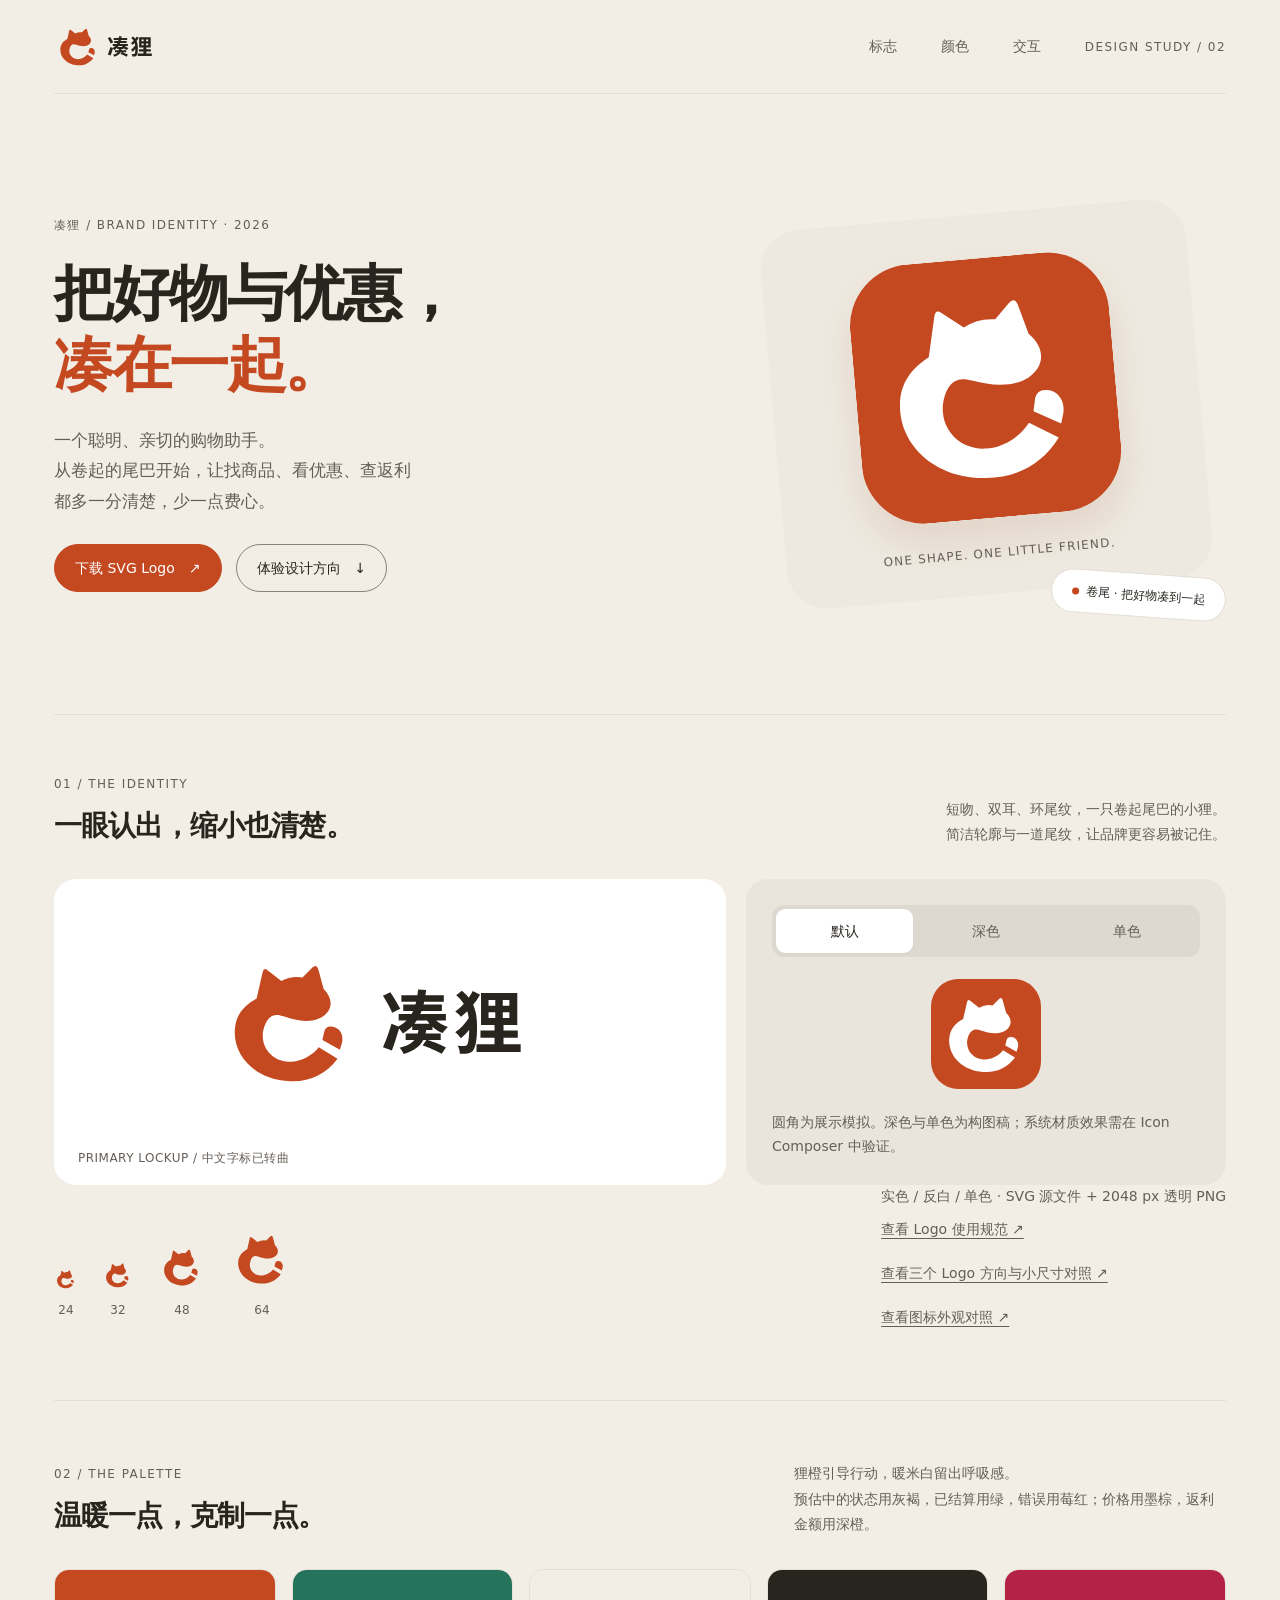
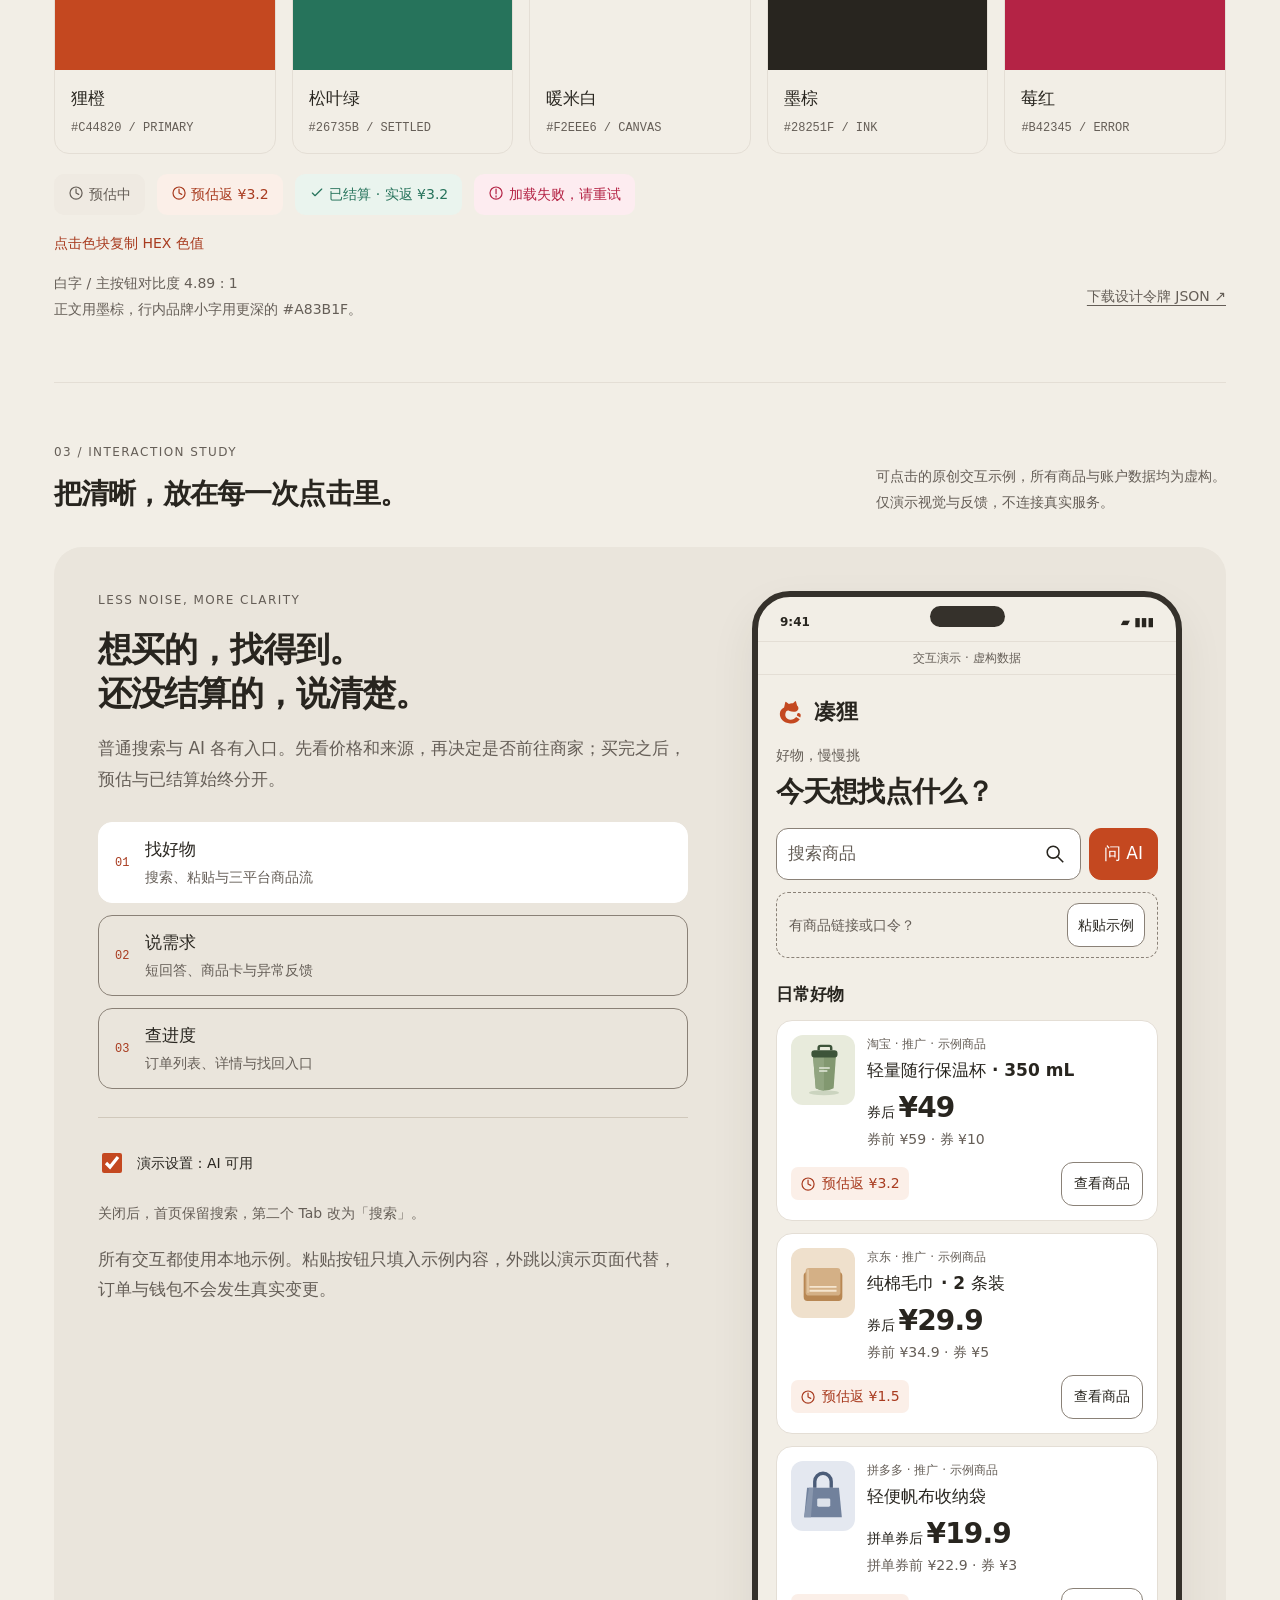
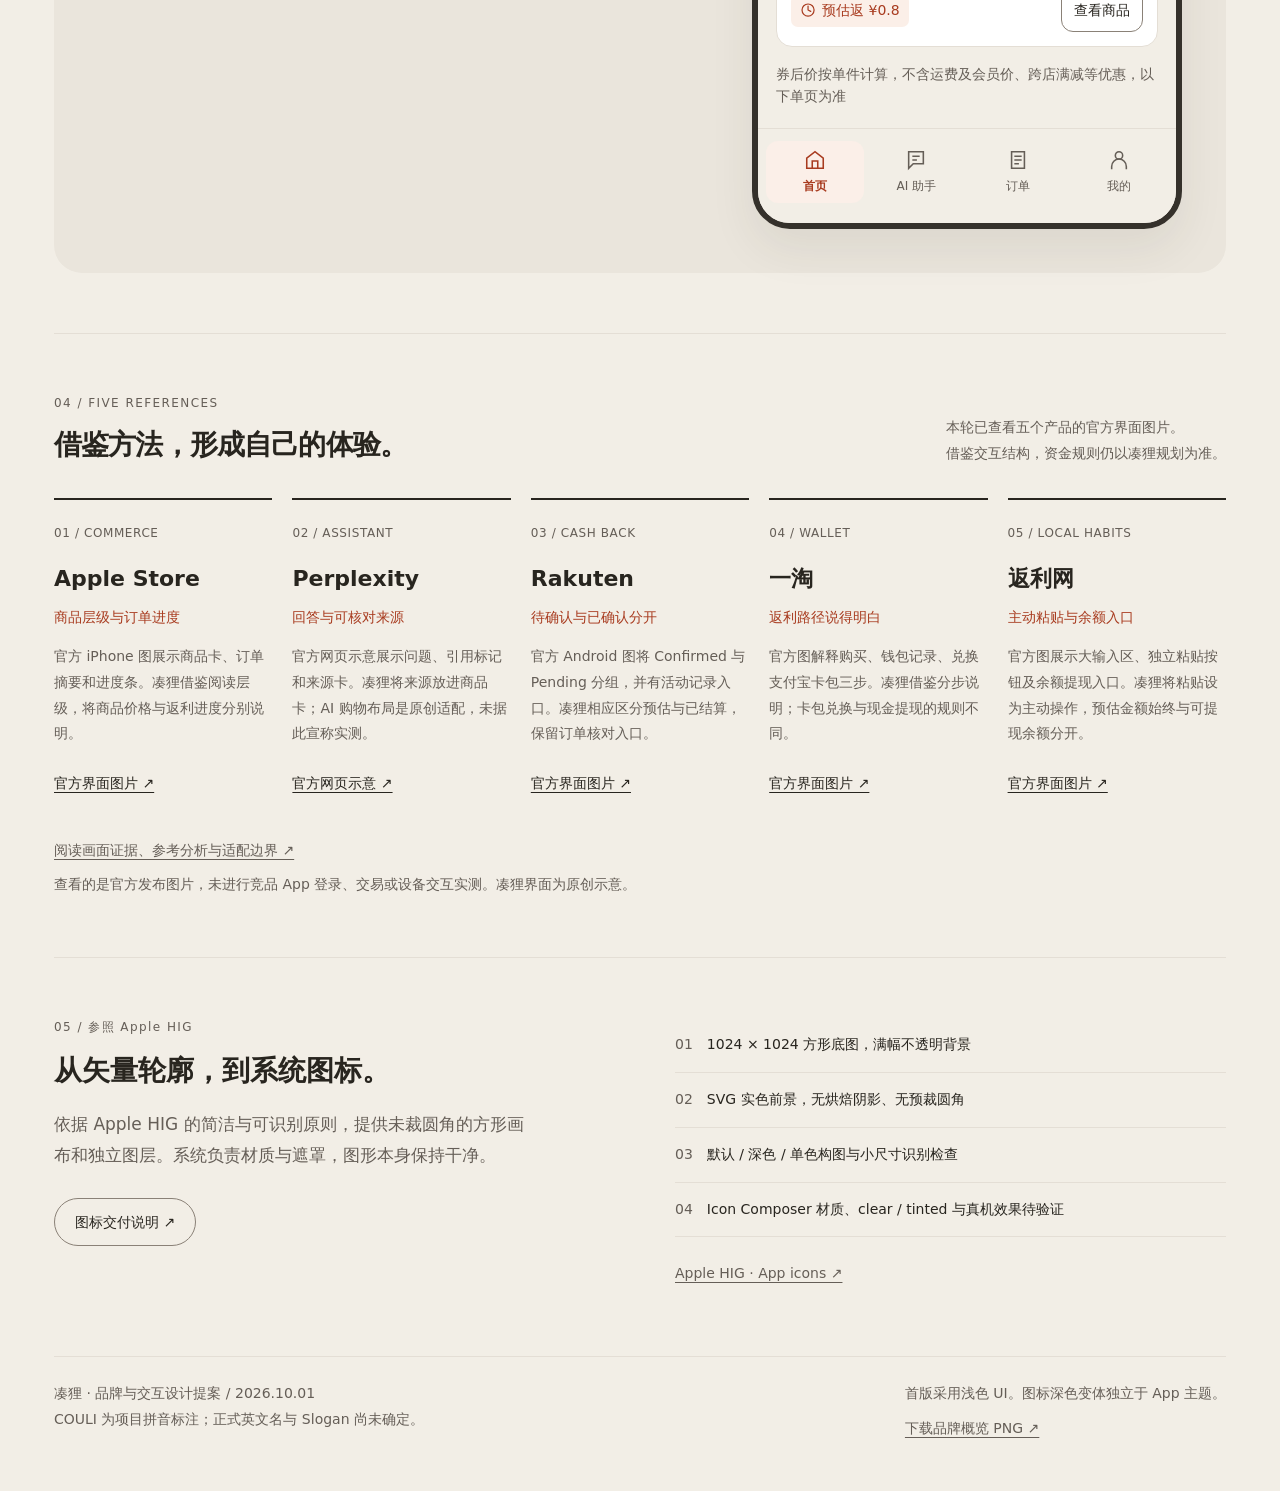
==== commit 36e5ebfd: "docs: record the owner's 2026-10-04 design direction round three and write it back Rebate amounts an" ====
--- a/design/brand/index.html
+++ b/design/brand/index.html
@@ -1,24 +1,24 @@
 <!doctype html>
 <html lang="zh-CN">
 <head>
-<meta charset="utf-8"><meta name="viewport" content="width=device-width, initial-scale=1"><meta name="color-scheme" content="light">
+<meta charset="utf-8"><meta name="viewport" content="width=device-width, initial-scale=1"><meta name="color-scheme" content="light"><meta name="theme-color" content="#C44820" data-brand-theme>
 <title>凑狸 · 品牌与交互设计</title>
-<link rel="icon" type="image/svg+xml" href="../logo/source/logo-mark.svg">
-<link rel="stylesheet" href="../tokens/variables.css">
+<link rel="icon" type="image/svg+xml" href="../logo/source/logo-mark.svg" data-brand-asset="logoMark">
+<link rel="stylesheet" href="../tokens/variables.css" data-brand-token="css">
 <link rel="stylesheet" href="preview.css">
 </head>
 <body>
 <div class="wrap">
-<header class="nav"><a class="nav-logo-link" href="#" aria-label="凑狸品牌首页"><img class="nav-logo" src="../logo/source/logo-horizontal.svg" alt="凑狸"></a><nav class="nav-right" aria-label="品牌文档导航"><a href="#identity">标志</a><a href="#color">颜色</a><a href="#interaction">交互</a><span class="edition">DESIGN STUDY / 02</span></nav></header>
+<header class="nav"><a class="nav-logo-link" href="#" aria-label="凑狸品牌首页"><img class="nav-logo" src="../logo/source/logo-horizontal.svg" data-brand-asset="logoHorizontal" alt="凑狸"></a><nav class="nav-right" aria-label="品牌文档导航"><a href="#identity">标志</a><a href="#color">颜色</a><a href="#interaction">交互</a><span class="edition">DESIGN STUDY / 02</span></nav></header>
 <main>
-<section class="hero"><div><div class="eyebrow">凑狸 / BRAND IDENTITY · 2026</div><h1>把好物与优惠，<br><span>凑在一起。</span></h1><p class="lead">一个聪明、亲切的购物助手。<br>从卷起的尾巴开始，让找商品、看优惠、查返利<br>都多一分清楚，少一点费心。</p><div class="actions"><a class="btn primary" href="../logo/source/logo-horizontal.svg" download>下载 SVG Logo <span>↗</span></a><a class="btn" href="#interaction">体验设计方向 <span>↓</span></a></div></div><div class="hero-art"><div class="icon-plinth"><img class="hero-icon" src="../app-icon/icon-default.svg" alt="狸橙底色上的白色卷尾狸图标"><p class="art-caption">ONE SHAPE. ONE LITTLE FRIEND.</p></div><div class="pill-note"><span class="dot"></span>卷尾 · 把好物凑到一起</div></div></section>
-<section class="section" id="identity"><div class="section-head"><div><div class="eyebrow">01 / THE IDENTITY</div><h2>一眼认出，缩小也清楚。</h2></div><p>短吻、双耳、环尾纹，一只卷起尾巴的小狸。<br>简洁轮廓与一道尾纹，让品牌更容易被记住。</p></div><div class="identity-grid"><div class="lockup-box"><img src="../logo/source/logo-horizontal.svg" alt="凑狸横版 Logo"><span class="asset-label">PRIMARY LOCKUP / 中文字标已转曲</span></div><div class="variants"><div class="seg" aria-label="图标外观"><button type="button" data-icon="default" aria-pressed="true">默认</button><button type="button" data-icon="dark" aria-pressed="false">深色</button><button type="button" data-icon="tinted" aria-pressed="false">单色</button></div><img id="variant-icon" class="variant-icon" src="../app-icon/icon-default.svg" alt="默认图标预览"><p class="small-note">圆角为展示模拟。深色与单色为构图稿；系统材质效果需在 Icon Composer 中验证。</p></div></div><div class="identity-bottom"><div class="sizes"><div class="size"><img src="../logo/source/logo-mark.svg" width="24" height="24" alt="24像素图形">24</div><div class="size"><img src="../logo/source/logo-mark.svg" width="32" height="32" alt="32像素图形">32</div><div class="size"><img src="../logo/source/logo-mark.svg" width="48" height="48" alt="48像素图形">48</div><div class="size"><img src="../logo/source/logo-mark.svg" width="64" height="64" alt="64像素图形">64</div></div><p class="small-note">实色 / 反白 / 单色 · SVG 源文件 + 2048 px 透明 PNG<br><a href="../logo/README.md">查看 Logo 使用规范 ↗</a><br><a href="logo-comparison.png">查看三个 Logo 方向与小尺寸对照 ↗</a><br><a href="icon-appearances.png">查看图标外观对照 ↗</a></p></div></section>
-<section class="section" id="color"><div class="section-head"><div><div class="eyebrow">02 / THE PALETTE</div><h2>温暖一点，克制一点。</h2></div><p>狸橙引导行动，暖米白留出呼吸感。<br>预估用灰褐，已结算用绿，错误用莓红；价格用墨棕。</p></div><div class="palette">
-<button class="swatch" data-color="#C44820" aria-label="复制狸橙色值 #C44820"><span class="swatch-color" style="background:#C44820"></span><span class="swatch-meta"><b>狸橙</b><span>#C44820 / PRIMARY</span></span></button>
-<button class="swatch" data-color="#26735B" aria-label="复制松叶绿色值 #26735B"><span class="swatch-color" style="background:#26735B"></span><span class="swatch-meta"><b>松叶绿</b><span>#26735B / SETTLED</span></span></button>
-<button class="swatch" data-color="#F6F3ED" aria-label="复制暖米白色值 #F6F3ED"><span class="swatch-color" style="background:#F6F3ED"></span><span class="swatch-meta"><b>暖米白</b><span>#F6F3ED / CANVAS</span></span></button>
-<button class="swatch" data-color="#28251F" aria-label="复制墨棕色值 #28251F"><span class="swatch-color" style="background:#28251F"></span><span class="swatch-meta"><b>墨棕</b><span>#28251F / INK</span></span></button>
-<button class="swatch" data-color="#B42345" aria-label="复制莓红色值 #B42345"><span class="swatch-color" style="background:#B42345"></span><span class="swatch-meta"><b>莓红</b><span>#B42345 / ERROR</span></span></button></div><div class="semantics" aria-label="状态用色示例"><span class="pending"><svg class="state-icon" viewBox="0 0 24 24" aria-hidden="true"><circle cx="12" cy="12" r="9"/><path d="M12 6v6l4 2"/></svg> 预估返 ¥3.2</span><span class="settled"><svg class="state-icon" viewBox="0 0 24 24" aria-hidden="true"><path d="m5 12 4 4L19 6"/></svg> 已结算 · 实返 ¥3.2</span><span class="error"><svg class="state-icon" viewBox="0 0 24 24" aria-hidden="true"><circle cx="12" cy="12" r="9"/><path d="M12 6v7m0 3v2"/></svg> 加载失败，请重试</span></div><p id="copy-feedback" class="copy-feedback" role="status">点击色块复制 HEX 色值</p><div class="palette-info"><span>白字 / 主按钮对比度 4.89 : 1<br>正文用墨棕，行内品牌小字用更深的 #A83B1F。</span><a href="../tokens/design-tokens.json" download>下载设计令牌 JSON ↗</a></div></section>
+<section class="hero"><div><div class="eyebrow">凑狸 / BRAND IDENTITY · 2026</div><h1>把好物与优惠，<br><span>凑在一起。</span></h1><p class="lead">一个聪明、亲切的购物助手。<br>从卷起的尾巴开始，让找商品、看优惠、查返利<br>都多一分清楚，少一点费心。</p><div class="actions"><a class="btn primary" href="../logo/source/logo-horizontal.svg" data-brand-asset="logoHorizontal" download>下载 SVG Logo <span>↗</span></a><a class="btn" href="#interaction">体验设计方向 <span>↓</span></a></div></div><div class="hero-art"><div class="icon-plinth"><img class="hero-icon" src="../app-icon/icon-default.svg" data-brand-asset="iconDefault" alt="狸橙底色上的白色卷尾狸图标"><p class="art-caption">ONE SHAPE. ONE LITTLE FRIEND.</p></div><div class="pill-note"><span class="dot"></span>卷尾 · 把好物凑到一起</div></div></section>
+<section class="section" id="identity"><div class="section-head"><div><div class="eyebrow">01 / THE IDENTITY</div><h2>一眼认出，缩小也清楚。</h2></div><p>短吻、双耳、环尾纹，一只卷起尾巴的小狸。<br>简洁轮廓与一道尾纹，让品牌更容易被记住。</p></div><div class="identity-grid"><div class="lockup-box"><img src="../logo/source/logo-horizontal.svg" data-brand-asset="logoHorizontal" alt="凑狸横版 Logo"><span class="asset-label">PRIMARY LOCKUP / 中文字标已转曲</span></div><div class="variants"><div class="seg" aria-label="图标外观"><button type="button" data-icon="default" aria-pressed="true">默认</button><button type="button" data-icon="dark" aria-pressed="false">深色</button><button type="button" data-icon="tinted" aria-pressed="false">单色</button></div><img id="variant-icon" class="variant-icon" src="../app-icon/icon-default.svg" data-brand-asset="iconDefault" alt="默认图标预览"><p class="small-note">圆角为展示模拟。深色与单色为构图稿；系统材质效果需在 Icon Composer 中验证。</p></div></div><div class="identity-bottom"><div class="sizes"><div class="size"><img src="../logo/source/logo-mark.svg" data-brand-asset="logoMark" width="24" height="24" alt="24像素图形">24</div><div class="size"><img src="../logo/source/logo-mark.svg" data-brand-asset="logoMark" width="32" height="32" alt="32像素图形">32</div><div class="size"><img src="../logo/source/logo-mark.svg" data-brand-asset="logoMark" width="48" height="48" alt="48像素图形">48</div><div class="size"><img src="../logo/source/logo-mark.svg" data-brand-asset="logoMark" width="64" height="64" alt="64像素图形">64</div></div><p class="small-note">实色 / 反白 / 单色 · SVG 源文件 + 2048 px 透明 PNG<br><a href="../logo/README.md">查看 Logo 使用规范 ↗</a><br><a href="logo-comparison.png">查看三个 Logo 方向与小尺寸对照 ↗</a><br><a href="icon-appearances.png">查看图标外观对照 ↗</a></p></div></section>
+<section class="section" id="color"><div class="section-head"><div><div class="eyebrow">02 / THE PALETTE</div><h2>温暖一点，克制一点。</h2></div><p>狸橙引导行动，暖米白留出呼吸感。<br>预估中的状态用灰褐，已结算用绿，错误用莓红；价格用墨棕，返利金额用深橙。</p></div><div class="palette">
+<button type="button" class="swatch" data-brand-swatch="brandPrimary" data-brand-label="PRIMARY" aria-label="复制狸橙色值"><span class="swatch-color"></span><span class="swatch-meta"><b>狸橙</b><span data-brand-hex></span></span></button>
+<button type="button" class="swatch" data-brand-swatch="successText" data-brand-label="SETTLED" aria-label="复制松叶绿色值"><span class="swatch-color"></span><span class="swatch-meta"><b>松叶绿</b><span data-brand-hex></span></span></button>
+<button type="button" class="swatch" data-brand-swatch="canvas" data-brand-label="CANVAS" aria-label="复制暖米白色值"><span class="swatch-color"></span><span class="swatch-meta"><b>暖米白</b><span data-brand-hex></span></span></button>
+<button type="button" class="swatch" data-brand-swatch="textPrimary" data-brand-label="INK" aria-label="复制墨棕色值"><span class="swatch-color"></span><span class="swatch-meta"><b>墨棕</b><span data-brand-hex></span></span></button>
+<button type="button" class="swatch" data-brand-swatch="errorText" data-brand-label="ERROR" aria-label="复制莓红色值"><span class="swatch-color"></span><span class="swatch-meta"><b>莓红</b><span data-brand-hex></span></span></button></div><div class="semantics" aria-label="状态用色示例"><span class="pending"><svg class="state-icon" viewBox="0 0 24 24" aria-hidden="true"><circle cx="12" cy="12" r="9"/><path d="M12 6v6l4 2"/></svg> 预估中</span><span class="rebate"><svg class="state-icon" viewBox="0 0 24 24" aria-hidden="true"><circle cx="12" cy="12" r="9"/><path d="M12 6v6l4 2"/></svg> 预估返 ¥3.2</span><span class="settled"><svg class="state-icon" viewBox="0 0 24 24" aria-hidden="true"><path d="m5 12 4 4L19 6"/></svg> 已结算 · 实返 ¥3.2</span><span class="error"><svg class="state-icon" viewBox="0 0 24 24" aria-hidden="true"><circle cx="12" cy="12" r="9"/><path d="M12 6v7m0 3v2"/></svg> 加载失败，请重试</span></div><p id="copy-feedback" class="copy-feedback" role="status">点击色块复制 HEX 色值</p><div class="palette-info"><span>白字 / 主按钮对比度 <span data-brand-contrast></span> : 1<br>正文用墨棕，行内品牌小字用更深的 <span data-brand-value="brandEmphasis"></span>。</span><a href="../tokens/design-tokens.json" data-brand-token="source" download>下载设计令牌 JSON ↗</a></div></section>
 <section class="section" id="interaction">
 <div class="section-head"><div><div class="eyebrow">03 / INTERACTION STUDY</div><h2>把清晰，放在每一次点击里。</h2></div><p>可点击的原创交互示例，所有商品与账户数据均为虚构。<br>仅演示视觉与反馈，不连接真实服务。</p></div>
 <div class="ux-stage"><div class="ux-text"><div class="eyebrow">LESS NOISE, MORE CLARITY</div><h3>想买的，找得到。<br>还没结算的，说清楚。</h3><p>普通搜索与 AI 各有入口。先看价格和来源，再决定是否前往商家；买完之后，预估与已结算始终分开。</p>
@@ -36,6 +36,8 @@
 <section class="section apple"><div><div class="eyebrow">05 / 参照 Apple HIG</div><h3>从矢量轮廓，到系统图标。</h3><p class="lead" >依据 Apple HIG 的简洁与可识别原则，提供未裁圆角的方形画布和独立图层。系统负责材质与遮罩，图形本身保持干净。</p><div class="actions"><a class="btn" href="../app-icon/README.md">图标交付说明 ↗</a></div></div><div><div class="check-row"><span>01</span>1024 × 1024 方形底图，满幅不透明背景</div><div class="check-row"><span>02</span>SVG 实色前景，无烘焙阴影、无预裁圆角</div><div class="check-row"><span>03</span>默认 / 深色 / 单色构图与小尺寸识别检查</div><div class="check-row"><span>04</span>Icon Composer 材质、clear / tinted 与真机效果待验证</div><p class="small-note" style="margin-top:15px"><a href="https://developer.apple.com/design/human-interface-guidelines/app-icons" target="_blank" rel="noreferrer">Apple HIG · App icons ↗</a></p></div></section>
 </main><footer class="footer"><span>凑狸 · 品牌与交互设计提案 / 2026.10.01<br>COULI 为项目拼音标注；正式英文名与 Slogan 尚未确定。</span><span>首版采用浅色 UI。图标深色变体独立于 App 主题。<br><a href="brand-overview.png" download>下载品牌概览 PNG ↗</a></span></footer></div>
 <dialog id="info-dialog" aria-labelledby="info-title"><h3 id="info-title"></h3><p id="info-message"></p><form method="dialog"><button class="btn primary">知道了</button></form></dialog>
+<script src="brand-config.js"></script>
+<script src="apply-brand.js"></script>
 <script src="preview.js"></script>
 </body>
 </html>
--- a/design/tokens/variables.css
+++ b/design/tokens/variables.css
@@ -1,18 +1,25 @@
-/* 凑狸 2026-10-01 / revised proposal v0.2.0. Source: design-tokens.json. */
+/* AUTO-GENERATED by scripts/sync-brand.py; do not edit.
+ * Sources: brand.config.json, canonical tokens JSON, foundations.css. */
 :root {
   color-scheme: only light;
   --color-brand-primary: #C44820;
   --color-brand-emphasis: #A83B1F;
   --color-brand-secondary: #26735B;
   --color-brand-subtle: #FBEFE8;
-  --color-background-canvas: #F6F3ED;
+  --color-background-canvas: #F2EEE6;
+  --color-background-admin-canvas: #F6F3ED;
   --color-background-surface: #FFFFFF;
   --color-background-muted: #EFEAE2;
+  --color-background-placeholder: #E9E2D9;
   --color-text-primary: #28251F;
   --color-text-secondary: #655E57;
   --color-text-inverse: #FFFFFF;
   --color-text-link: #A83B1F;
   --color-price-text: #28251F;
+  --color-rebate-text: #A83B1F;
+  --color-rebate-background: #FBEFE8;
+  --color-rebate-solid-background: #C44820;
+  --color-rebate-solid-text: #FFFFFF;
   --color-status-pending-text: #655E57;
   --color-status-pending-background: #EFEAE2;
   --color-status-success-text: #26735B;
@@ -25,7 +32,8 @@
   --color-border-control: #8A8177;
   --color-focus-ring: #26735B;
   --color-source-text: #655E57;
-  --color-source-background: #EFEAE2;
+  --color-source-background: #FFFFFF;
+  --color-source-border: #E4DED5;
   --color-button-primary-default-background: #C44820;
   --color-button-primary-default-text: #FFFFFF;
   --color-button-primary-pressed-background: #A83B1F;
--- a/design/brand/preview.css
+++ b/design/brand/preview.css
@@ -1,6 +1,8 @@
-:root{--orange:var(--color-brand-primary);--brand-text:var(--color-brand-emphasis);--paper:var(--color-background-canvas);--ink:var(--color-text-primary);--muted:var(--color-text-secondary);--line:var(--color-border-subtle);--green:var(--color-status-success-text);--soft:var(--color-brand-subtle);--white:var(--color-background-surface);--price:var(--color-price-text);--pending:var(--color-status-pending-text,#655E57);--pending-bg:var(--color-status-pending-background,#EFEAE2)}
-*{box-sizing:border-box}html{scroll-behavior:smooth;scroll-padding-top:2rem}body{margin:0;background:var(--paper);color:var(--ink);font-family:var(--font-family-system);font-size:var(--font-size-body);line-height:var(--font-line-height-body);-webkit-font-smoothing:antialiased}button,input,select{font:inherit;line-height:inherit}button,a{-webkit-tap-highlight-color:transparent}button{cursor:pointer}button:disabled{cursor:default}a{color:inherit;text-decoration:none}button:focus-visible,a:focus-visible,input:focus-visible,select:focus-visible,[tabindex]:focus-visible{outline:var(--focus-width) solid var(--color-focus-ring);outline-offset:var(--focus-offset)}button,input,select{min-height:44px}button,a,input,select{overflow-wrap:anywhere}img{display:block;max-width:100%;height:auto}p,h1,h2,h3,h4{overflow-wrap:anywhere}button{color:inherit}a:not(.nav-logo-link){text-underline-offset:4px}.wrap{max-width:1320px;margin:auto;padding:0 54px}.nav{display:flex;align-items:center;justify-content:space-between;gap:24px;min-height:94px;border-bottom:1px solid var(--line);padding-block:12px}.nav-logo{width:112px}.nav-logo-link{display:flex;align-items:center;min-height:44px;min-width:44px}.nav-right{display:flex;gap:28px;align-items:center;font-size:var(--font-size-footnote);color:var(--muted);flex-wrap:wrap}.nav-right a{min-height:44px;min-width:44px;display:inline-flex;align-items:center}.edition,.eyebrow{font-size:var(--font-size-caption);letter-spacing:.12em;color:var(--muted)}.hero{display:grid;grid-template-columns:minmax(0,1.3fr) minmax(0,1fr);align-items:center;gap:70px;padding:80px 0}.hero h1{font-size:calc(var(--font-size-display)*1.75);letter-spacing:-.04em;line-height:1.2;margin:24px 0;font-weight:650}.hero h1 span{color:var(--orange)}.lead{font-size:var(--font-size-body);line-height:1.8;color:var(--muted);max-width:30rem}.actions{display:flex;gap:14px;flex-wrap:wrap;margin-top:28px}.btn{border:1px solid var(--color-border-control);border-radius:100px;padding:12px 20px;display:inline-flex;align-items:center;justify-content:center;gap:14px;font-size:var(--font-size-footnote);min-height:48px;min-width:44px;background:transparent;text-align:center}.btn.primary,.primary-action{background:var(--orange);border-color:var(--orange);color:white}.btn:hover{background:var(--white)}.btn.primary:hover,.primary-action:hover{background:var(--brand-text)}.hero-art{position:relative;padding:40px 26px}.icon-plinth{border-radius:40px;background:#EEE9E0;padding:44px 54px 28px;transform:rotate(-5deg)}.hero-icon{border-radius:24%;width:260px;margin:auto;box-shadow:0 20px 35px #853a171c}.art-caption{text-align:center;color:var(--muted);font-size:var(--font-size-caption);margin:26px 0 4px;letter-spacing:.1em}.pill-note{position:absolute;right:0;bottom:17px;background:white;border:1px solid var(--line);border-radius:99px;padding:12px 20px;font-size:var(--font-size-caption);transform:rotate(4deg)}.dot{display:inline-block;width:7px;height:7px;background:var(--orange);border-radius:50%;margin-right:7px}.section{padding:60px 0;border-top:1px solid var(--line)}.section-head{display:flex;align-items:flex-end;justify-content:space-between;gap:30px;margin-bottom:32px}.section-head h2{font-size:var(--font-size-heading);letter-spacing:-.03em;margin:12px 0 0;font-weight:600}.section-head p{font-size:var(--font-size-footnote);color:var(--muted);max-width:27rem;line-height:1.8;margin:0}.identity-grid{display:grid;grid-template-columns:minmax(0,1.4fr) minmax(0,1fr);gap:20px}.lockup-box{background:white;border-radius:22px;display:grid;place-items:center;min-height:270px;position:relative;padding:50px 40px 70px}.lockup-box img{width:350px}.asset-label{position:absolute;left:24px;right:24px;bottom:18px;font-size:var(--font-size-caption);letter-spacing:.04em;color:var(--muted)}.variants{background:#EAE5DC;border-radius:22px;padding:26px;display:flex;flex-direction:column;justify-content:space-between}.seg{display:flex;gap:4px;padding:4px;background:#DED9D0;border-radius:12px;flex-wrap:wrap}.seg button{flex:1;min-width:44px;font-size:var(--font-size-footnote);border:0;border-radius:9px;color:var(--muted);background:transparent;padding:8px}.seg button[aria-pressed=true]{background:white;color:var(--ink);box-shadow:0 1px 3px #00000008}.variant-icon{width:110px;align-self:center;border-radius:25%;margin:22px}.small-note{font-size:var(--font-size-footnote);color:var(--muted);line-height:1.7;margin:0}.small-note a,.palette-info a{display:inline-flex;align-items:center;min-height:44px;text-decoration:underline}.sizes{display:flex;align-items:flex-end;gap:24px;margin-top:22px;flex-wrap:wrap}.size{display:flex;flex-direction:column;align-items:center;gap:10px;font-size:var(--font-size-caption);color:var(--muted)}.identity-bottom{display:flex;justify-content:space-between;align-items:center;gap:25px;flex-wrap:wrap}.palette{display:grid;grid-template-columns:repeat(5,minmax(0,1fr));gap:16px}.swatch{border:1px solid var(--line);border-radius:15px;overflow:hidden;background:transparent;padding:0;text-align:left;color:var(--ink);min-width:0}.swatch-color{height:100px;display:block}.swatch-meta{display:flex;flex-direction:column;gap:8px;padding:16px}.swatch-meta b{font-size:var(--font-size-body);font-weight:550}.swatch-meta span{font-size:var(--font-size-caption);color:var(--muted);font-family:ui-monospace,monospace;overflow-wrap:anywhere}.copy-feedback{font-size:var(--font-size-footnote);min-height:24px;color:var(--brand-text);margin-top:18px}.palette-info{display:flex;gap:30px;justify-content:space-between;color:var(--muted);font-size:var(--font-size-footnote);line-height:1.8}.semantics{display:flex;gap:12px;flex-wrap:wrap;margin-top:20px}.semantics span{padding:10px 14px;border-radius:10px;font-size:var(--font-size-footnote)}.pending{background:var(--pending-bg);color:var(--pending)}.settled{background:var(--color-status-success-background);color:var(--green)}.error{background:var(--color-status-error-background);color:var(--color-status-error-text)}
-.ux-stage{display:grid;grid-template-columns:minmax(0,1fr) minmax(0,430px);gap:64px;background:#EAE5DC;border-radius:28px;padding:44px;align-items:start}.ux-text{position:sticky;top:32px}.ux-text h3{font-size:var(--font-size-display);font-weight:600;letter-spacing:-.03em;line-height:1.3;margin:18px 0}.ux-text>p{font-size:var(--font-size-body);line-height:1.8;color:var(--muted)}.flow{margin:28px 0;display:flex;flex-direction:column;gap:12px}.flow button{border:1px solid var(--color-border-control);background:transparent;border-radius:14px;padding:14px 16px;display:flex;text-align:left;align-items:center;gap:16px;color:var(--ink)}.flow button[aria-pressed=true]{background:white;border-color:white}.flow .num{font-size:var(--font-size-caption);color:var(--brand-text);font-family:ui-monospace,monospace}.flow b{font-size:var(--font-size-body);font-weight:550}.flow small{display:block;font-size:var(--font-size-footnote);line-height:1.6;color:var(--muted);margin-top:3px}.demo-settings{margin:24px 0 18px;border-top:1px solid #D0C8BB;padding-top:20px}.demo-settings label{display:flex;align-items:center;gap:12px;min-height:44px;font-size:var(--font-size-footnote);cursor:pointer}.demo-settings input{accent-color:var(--orange);min-width:20px;width:20px;height:20px}.demo-settings p{font-size:var(--font-size-footnote);line-height:1.7;color:var(--muted)}.phone{background:var(--paper);width:100%;border:6px solid #35312B;border-radius:38px;box-shadow:0 20px 45px #37302514;position:relative;min-width:0;display:flex;flex-direction:column}.status{display:flex;justify-content:space-between;gap:16px;padding:16px 22px 10px;font-size:var(--font-size-caption);font-weight:600;flex-wrap:wrap}.status .camera{width:75px;height:21px;background:#35312B;border-radius:20px;position:absolute;left:calc(50% - 37.5px);top:9px}.demo-ribbon{padding:7px 18px;border-block:1px solid var(--line);color:var(--muted);font-size:var(--font-size-caption);text-align:center}.phone-body{padding:22px 18px 20px;min-height:36rem;flex:1;min-width:0}.app-heading{display:flex;align-items:center;gap:8px;font-size:var(--font-size-title);font-weight:600;margin:0 0 18px;line-height:1.3}.app-heading img{width:30px;height:30px;flex-shrink:0}.app-kicker{font-size:var(--font-size-footnote);color:var(--muted);margin:0 0 8px}.app-title{font-size:var(--font-size-heading);line-height:1.3;font-weight:600;letter-spacing:-.03em;margin:0 0 18px}.app-subtitle{font-size:var(--font-size-body);margin:24px 0 12px;font-weight:600}.app-copy,.app-note{font-size:var(--font-size-footnote);line-height:1.6;color:var(--muted);margin:12px 0}.app-copy{font-size:var(--font-size-body)}.app-search{display:flex;gap:8px;flex-wrap:wrap}.search-form{display:flex;flex:1 1 12rem;gap:4px;border:1px solid var(--color-border-control);border-radius:12px;background:white;padding:3px}.search-form input{min-width:0;width:0;flex:1;border:0;background:transparent;padding:8px;font-size:var(--font-size-body);color:var(--ink)}input::placeholder{color:var(--muted);opacity:1}.icon-button{min-width:44px;border:0;background:transparent;display:flex;justify-content:center;align-items:center;border-radius:9px;flex-shrink:0}.icon-button svg{width:22px;height:22px;stroke:currentColor;fill:none;stroke-width:1.7}.primary-action,.secondary-action,.text-action{border:1px solid var(--color-border-control);border-radius:12px;min-width:44px;padding:10px 14px;font-size:var(--font-size-body);font-weight:500;line-height:1.5;white-space:normal}.primary-action{border-color:var(--orange)}.secondary-action{background:white}.text-action{background:transparent;color:var(--brand-text);border-color:transparent;padding:10px 0}.full{width:100%}.paste-strip{display:flex;align-items:center;gap:12px;justify-content:space-between;border:1px dashed var(--color-border-control);border-radius:12px;padding:10px 12px;margin-top:12px;flex-wrap:wrap}.paste-strip p{font-size:var(--font-size-footnote);margin:0;flex:1 1 7rem;color:var(--muted)}.paste-strip button{font-size:var(--font-size-footnote);padding:8px 10px}.product-list{display:grid;gap:12px}.product{background:white;border:1px solid var(--line);border-radius:16px;padding:14px;min-width:0}.product-top{display:grid;grid-template-columns:64px minmax(0,1fr);gap:12px;align-items:start}.product-art{display:flex;align-items:center;justify-content:center;background:#E8EBDC;border-radius:12px;width:64px;min-height:70px}.product-art svg{width:58px;height:66px}.product-art.towel{background:#EFE0CC}.product-art.bag{background:#E4E8F0}.source{display:block;font-size:var(--font-size-caption);color:var(--color-source-text);margin-bottom:5px}.product h4{font-size:var(--font-size-body);line-height:1.5;font-weight:550;margin:0}.price{color:var(--price);font-size:var(--font-size-footnote);margin:12px 0 3px}.price strong{font-size:var(--font-size-heading);line-height:1.2;letter-spacing:-.03em;color:var(--price)}.price-sub{font-size:var(--font-size-footnote);color:var(--muted);margin:4px 0 12px}.product-bottom{display:flex;flex-wrap:wrap;gap:10px;align-items:center;justify-content:space-between}.badge{display:inline-flex;gap:6px;align-items:center;border-radius:7px;padding:6px 9px;font-size:var(--font-size-footnote);line-height:1.5;overflow-wrap:anywhere;max-width:100%}.product-bottom button{font-size:var(--font-size-footnote);padding:8px 12px}.disclaimer{font-size:var(--font-size-footnote);line-height:1.6;color:var(--muted);margin:16px 0 0}.tabbar{display:grid;grid-template-columns:repeat(4,minmax(0,1fr));gap:4px;padding:12px 8px 20px;border-top:1px solid var(--line);border-radius:0 0 32px 32px;background:var(--paper)}.tabbar button{background:transparent;border:0;min-width:0;font-size:var(--font-size-caption);color:var(--muted);display:flex;flex-direction:column;align-items:center;justify-content:center;gap:6px;padding:8px 2px;line-height:1.5}.tabbar svg{width:22px;height:22px;stroke:currentColor;fill:none;stroke-width:1.7}.tabbar button[aria-pressed=true]{color:var(--brand-text);font-weight:600;background:var(--soft);border-radius:12px}.back-row{display:flex;align-items:center;gap:10px;margin-bottom:20px;flex-wrap:wrap}.back-row button{padding:8px 0;border:0;background:transparent;color:var(--brand-text);font-size:var(--font-size-footnote);min-width:44px}.back-row h3{font-size:var(--font-size-title);margin:0;line-height:1.3}.chat-intro{background:white;border-radius:16px;padding:16px;font-size:var(--font-size-body);line-height:1.7}.chat-intro p{margin:0}.chat-label{color:var(--muted);font-size:var(--font-size-footnote);margin:8px 0 0;line-height:1.6}.query{margin:18px 0 0 auto;padding:12px 14px;max-width:95%;border-radius:14px 14px 3px 14px;background:#F4DCCE;font-size:var(--font-size-body);line-height:1.6;overflow-wrap:anywhere}.assistant-response{margin-top:16px;font-size:var(--font-size-body);line-height:1.7}.assistant-response>p{margin:12px 0}.chips{display:flex;gap:8px;flex-wrap:wrap;margin-top:16px}.chips button{padding:10px 12px;background:white;border:1px solid var(--color-border-control);border-radius:12px;font-size:var(--font-size-footnote);color:var(--ink)}.query-form{display:flex;gap:8px;margin-top:20px;flex-wrap:wrap}.query-form input{min-width:0;flex:1 1 9rem;border:1px solid var(--color-border-control);border-radius:12px;padding:10px;font-size:var(--font-size-body);background:white}.query-form button{flex:0 1 auto}.feedback{border-radius:12px;padding:14px;font-size:var(--font-size-footnote);line-height:1.7;margin:14px 0}.order-head{display:flex;align-items:center;justify-content:space-between;gap:10px;flex-wrap:wrap;margin-bottom:8px}.order-head .app-heading{margin:0}.order-tabs{margin:12px 0 18px}.order-item{display:block;width:100%;padding:16px;background:white;border:1px solid var(--line);border-radius:16px;text-align:left;margin:12px 0}.order-item .source{margin:8px 0}.order-item h4{font-size:var(--font-size-body);margin:12px 0 6px;font-weight:550}.order-item p{font-size:var(--font-size-footnote);margin:5px 0;color:var(--muted)}.order-item .amount-row{display:flex;gap:8px;justify-content:space-between;flex-wrap:wrap;align-items:center;margin-top:12px}.order-item .amount-row b{font-size:var(--font-size-body);color:var(--pending);font-weight:550}.order-item .amount-row .settled-amount{color:var(--green)}.order-item .arrow{font-size:var(--font-size-footnote);color:var(--brand-text)}.order-card{background:white;border:1px solid var(--line);border-radius:16px;padding:18px 16px;margin:16px 0}.order-card h4{font-size:var(--font-size-body);margin:12px 0 8px}.timeline{padding:6px 0;margin:20px 0 0;list-style:none}.timeline li{position:relative;padding:0 0 22px 24px;border-left:1px solid var(--color-border-control);margin-left:6px;font-size:var(--font-size-body)}.timeline li:last-child{border:0;padding-bottom:0}.timeline li:before{content:'';width:8px;height:8px;background:var(--pending-bg);border:2px solid var(--color-border-control);border-radius:50%;position:absolute;left:-6px;top:6px}.timeline li.recorded:before{background:var(--muted)}.timeline li.complete:before{background:var(--green);border-color:var(--green)}.timeline small{display:block;font-size:var(--font-size-footnote);color:var(--muted);line-height:1.65;margin-top:5px}.balance{font-size:var(--font-size-display);margin:8px 0 16px;letter-spacing:-.03em;font-weight:600;color:var(--price)}.me-row{width:100%;padding:16px 0;border:0;border-bottom:1px solid var(--line);background:transparent;display:flex;gap:16px;justify-content:space-between;font-size:var(--font-size-body);text-align:left}.wallet-stats{display:grid;grid-template-columns:repeat(auto-fit,minmax(min(100%,7rem),1fr));gap:12px;margin:20px 0}.wallet-stats p{font-size:var(--font-size-footnote);margin:0;color:var(--muted)}.wallet-stats b{display:block;font-size:var(--font-size-body);margin-top:5px;color:var(--ink)}.field{display:flex;flex-direction:column;gap:8px;font-size:var(--font-size-body);margin:18px 0}.field input,.field select{width:100%;min-width:0;border:1px solid var(--color-border-control);border-radius:12px;background:white;color:var(--ink);padding:10px}.empty{padding:24px 16px;background:white;border:1px solid var(--line);border-radius:16px;margin-top:16px}.empty h4{font-size:var(--font-size-body);margin:0 0 10px}.empty p{font-size:var(--font-size-footnote);margin:0;color:var(--muted);line-height:1.7}.large-art{min-height:160px;width:100%;margin-bottom:18px}.large-art svg{width:120px;height:140px}.detail-pricing{padding:18px 16px;background:white;border:1px solid var(--line);border-radius:16px;margin:18px 0}.detail-pricing .price{margin-top:0}.kv{display:flex;justify-content:space-between;gap:12px;flex-wrap:wrap;margin:12px 0;font-size:var(--font-size-footnote)}.kv b{font-weight:550}.mock-external{border:1px dashed var(--color-border-control);border-radius:16px;padding:22px 18px;text-align:center;background:white;margin:18px 0}.mock-external h4{font-size:var(--font-size-title);margin:0 0 14px}.mock-external p{font-size:var(--font-size-body)}.results-meta{font-size:var(--font-size-footnote);color:var(--muted);margin:18px 0 12px}.references{display:grid;grid-template-columns:repeat(5,minmax(0,1fr));gap:20px}.ref{border-top:2px solid var(--ink);padding-top:19px;min-width:0}.ref .ref-id{color:var(--muted);font-size:var(--font-size-caption);letter-spacing:.05em}.ref h3{font-size:var(--font-size-title);margin:18px 0 9px}.ref b{font-size:var(--font-size-footnote);font-weight:550;color:var(--brand-text)}.ref p{font-size:var(--font-size-footnote);line-height:1.85;color:var(--muted);margin:14px 0}.ref a{font-size:var(--font-size-footnote);min-height:44px;display:inline-flex;align-items:center;text-decoration:underline}.apple{display:grid;grid-template-columns:minmax(0,1fr) minmax(0,1fr);gap:70px}.apple h3{font-size:var(--font-size-heading);margin:14px 0;font-weight:600}.check-row{padding:15px 0;border-bottom:1px solid var(--line);font-size:var(--font-size-footnote);line-height:1.7;display:flex;gap:14px}.check-row span{color:var(--muted)}.footer{padding:24px 0 40px;border-top:1px solid var(--line);display:flex;justify-content:space-between;gap:24px;font-size:var(--font-size-footnote);color:var(--muted);line-height:1.8}.footer a{display:inline-flex;align-items:center;min-height:44px;text-decoration:underline}dialog{border:1px solid var(--line);border-radius:20px;max-width:30rem;width:calc(100% - 32px);max-height:calc(100dvh - 32px);overflow:auto;padding:24px;background:var(--paper);color:var(--ink)}dialog::backdrop{background:#28251F66}dialog h3{font-size:var(--font-size-title);margin-top:0}dialog p{font-size:var(--font-size-body);line-height:1.7;color:var(--muted)}.sr-only{position:absolute;width:1px;height:1px;overflow:hidden;clip:rect(0,0,0,0);white-space:nowrap}[hidden]{display:none!important}
+:root{--orange:var(--color-brand-primary);--brand-text:var(--color-brand-emphasis);--paper:var(--color-background-canvas);--ink:var(--color-text-primary);--muted:var(--color-text-secondary);--line:var(--color-border-subtle);--settled-text:var(--color-status-success-text);--settled-bg:var(--color-status-success-background);--soft:var(--color-brand-subtle);--white:var(--color-background-surface);--price:var(--color-price-text);--rebate:var(--color-rebate-text);--rebate-bg:var(--color-rebate-background);--pending:var(--color-status-pending-text);--pending-bg:var(--color-status-pending-background);--error-text:var(--color-status-error-text);--error-bg:var(--color-status-error-background);--link-color:var(--color-text-link);--primary-action-background:var(--color-button-primary-default-background);--primary-action-text:var(--color-button-primary-default-text);--control-border:var(--color-border-control);--focus-ring:var(--color-focus-ring)}
+/* Literal colors below belong to decorative staging, phone hardware, illustration grounds and the sample chat bubble; business states and actions use semantic tokens. */
+*{box-sizing:border-box}html{scroll-behavior:smooth;scroll-padding-top:2rem}body{margin:0;background:var(--paper);color:var(--ink);font-family:var(--font-family-system);font-size:var(--font-size-body);line-height:var(--font-line-height-body);-webkit-font-smoothing:antialiased}button,input,select{font:inherit;line-height:inherit}button,a{-webkit-tap-highlight-color:transparent}button{cursor:pointer}button:disabled{cursor:default}a{color:inherit;text-decoration:none}button:focus-visible,a:focus-visible,input:focus-visible,select:focus-visible,[tabindex]:focus-visible{outline:var(--focus-width) solid var(--focus-ring);outline-offset:var(--focus-offset)}button,input,select{min-height:var(--component-control-min-height)}button,a,input,select{overflow-wrap:anywhere}img{display:block;max-width:100%;height:auto}p,h1,h2,h3,h4{overflow-wrap:anywhere}button{color:inherit}a:not(.nav-logo-link){text-underline-offset:4px}.wrap{max-width:1320px;margin:auto;padding:0 54px}.nav{display:flex;align-items:center;justify-content:space-between;gap:24px;min-height:94px;border-bottom:1px solid var(--line);padding-block:12px}.nav-logo{width:112px}.nav-logo-link{display:flex;align-items:center;min-height:var(--component-control-min-height);min-width:var(--interaction-target-minimum)}.nav-right{display:flex;gap:28px;align-items:center;font-size:var(--font-size-footnote);color:var(--muted);flex-wrap:wrap}.nav-right a{min-height:var(--component-control-min-height);min-width:var(--interaction-target-minimum);display:inline-flex;align-items:center}.edition,.eyebrow{font-size:var(--font-size-caption);letter-spacing:.12em;color:var(--muted)}.hero{display:grid;grid-template-columns:minmax(0,1.3fr) minmax(0,1fr);align-items:center;gap:70px;padding:80px 0}.hero h1{font-size:calc(var(--font-size-display)*1.75);letter-spacing:-.04em;line-height:1.2;margin:24px 0;font-weight:650}.hero h1 span{color:var(--orange)}.lead{font-size:var(--font-size-body);line-height:1.8;color:var(--muted);max-width:30rem}.actions{display:flex;gap:14px;flex-wrap:wrap;margin-top:28px}.btn{border:1px solid var(--control-border);border-radius:100px;padding:12px 20px;display:inline-flex;align-items:center;justify-content:center;gap:14px;font-size:var(--font-size-footnote);min-height:var(--component-button-min-height);min-width:var(--interaction-target-minimum);background:transparent;text-align:center}.btn.primary,.primary-action{background:var(--primary-action-background);border-color:var(--primary-action-background);color:var(--primary-action-text)}.btn:hover{background:var(--white)}.btn.primary:is(:hover,:active):not(:disabled):not([aria-disabled=true]),.primary-action:is(:hover,:active):not(:disabled):not([aria-disabled=true]){background:var(--color-button-primary-pressed-background);border-color:var(--color-button-primary-pressed-background);color:var(--color-button-primary-pressed-text)}.hero-art{position:relative;padding:40px 26px}.icon-plinth{border-radius:40px;background:#EEE9E0;padding:44px 54px 28px;transform:rotate(-5deg)}.hero-icon{border-radius:24%;width:260px;margin:auto;box-shadow:0 20px 35px #853a171c}.art-caption{text-align:center;color:var(--muted);font-size:var(--font-size-caption);margin:26px 0 4px;letter-spacing:.1em}.pill-note{position:absolute;right:0;bottom:17px;background:var(--white);border:1px solid var(--line);border-radius:99px;padding:12px 20px;font-size:var(--font-size-caption);transform:rotate(4deg)}.dot{display:inline-block;width:7px;height:7px;background:var(--orange);border-radius:50%;margin-right:7px}.section{padding:60px 0;border-top:1px solid var(--line)}.section-head{display:flex;align-items:flex-end;justify-content:space-between;gap:30px;margin-bottom:32px}.section-head h2{font-size:var(--font-size-heading);letter-spacing:-.03em;margin:12px 0 0;font-weight:600}.section-head p{font-size:var(--font-size-footnote);color:var(--muted);max-width:27rem;line-height:1.8;margin:0}.identity-grid{display:grid;grid-template-columns:minmax(0,1.4fr) minmax(0,1fr);gap:20px}.lockup-box{background:var(--white);border-radius:22px;display:grid;place-items:center;min-height:270px;position:relative;padding:50px 40px 70px}.lockup-box img{width:350px}.asset-label{position:absolute;left:24px;right:24px;bottom:18px;font-size:var(--font-size-caption);letter-spacing:.04em;color:var(--muted)}.variants{background:#EAE5DC;border-radius:22px;padding:26px;display:flex;flex-direction:column;justify-content:space-between}.seg{display:flex;gap:4px;padding:4px;background:#DED9D0;border-radius:12px;flex-wrap:wrap}.seg button{flex:1;min-width:var(--interaction-target-minimum);font-size:var(--font-size-footnote);border:0;border-radius:9px;color:var(--muted);background:transparent;padding:8px}.seg button[aria-pressed=true]{background:var(--white);color:var(--ink);box-shadow:0 1px 3px #00000008}.variant-icon{width:110px;align-self:center;border-radius:25%;margin:22px}.small-note{font-size:var(--font-size-footnote);color:var(--muted);line-height:1.7;margin:0}.small-note a,.palette-info a{display:inline-flex;align-items:center;min-height:var(--component-control-min-height);text-decoration:underline}.sizes{display:flex;align-items:flex-end;gap:24px;margin-top:22px;flex-wrap:wrap}.size{display:flex;flex-direction:column;align-items:center;gap:10px;font-size:var(--font-size-caption);color:var(--muted)}.identity-bottom{display:flex;justify-content:space-between;align-items:center;gap:25px;flex-wrap:wrap}.palette{display:grid;grid-template-columns:repeat(5,minmax(0,1fr));gap:16px}.swatch{border:1px solid var(--line);border-radius:15px;overflow:hidden;background:transparent;padding:0;text-align:left;color:var(--ink);min-width:0}.swatch-color{height:100px;display:block}.swatch-meta{display:flex;flex-direction:column;gap:8px;padding:16px}.swatch-meta b{font-size:var(--font-size-body);font-weight:550}.swatch-meta span{font-size:var(--font-size-caption);color:var(--muted);font-family:ui-monospace,monospace;overflow-wrap:anywhere}.copy-feedback{font-size:var(--font-size-footnote);min-height:24px;color:var(--brand-text);margin-top:18px}.palette-info{display:flex;gap:30px;justify-content:space-between;color:var(--muted);font-size:var(--font-size-footnote);line-height:1.8}.semantics{display:flex;gap:12px;flex-wrap:wrap;margin-top:20px}.semantics span{padding:10px 14px;border-radius:10px;font-size:var(--font-size-footnote)}.pending{background:var(--pending-bg);color:var(--pending)}.settled{background:var(--settled-bg);color:var(--settled-text)}
+.rebate{background:var(--rebate-bg);color:var(--rebate)}.error{background:var(--error-bg);color:var(--error-text)}
+.ux-stage{display:grid;grid-template-columns:minmax(0,1fr) minmax(0,430px);gap:64px;background:#EAE5DC;border-radius:28px;padding:44px;align-items:start}.ux-text{position:sticky;top:32px}.ux-text h3{font-size:var(--font-size-display);font-weight:600;letter-spacing:-.03em;line-height:1.3;margin:18px 0}.ux-text>p{font-size:var(--font-size-body);line-height:1.8;color:var(--muted)}.flow{margin:28px 0;display:flex;flex-direction:column;gap:12px}.flow button{border:1px solid var(--control-border);background:transparent;border-radius:14px;padding:14px 16px;display:flex;text-align:left;align-items:center;gap:16px;color:var(--ink)}.flow button[aria-pressed=true]{background:var(--white);border-color:var(--white)}.flow .num{font-size:var(--font-size-caption);color:var(--brand-text);font-family:ui-monospace,monospace}.flow b{font-size:var(--font-size-body);font-weight:550}.flow small{display:block;font-size:var(--font-size-footnote);line-height:1.6;color:var(--muted);margin-top:3px}.demo-settings{margin:24px 0 18px;border-top:1px solid #D0C8BB;padding-top:20px}.demo-settings label{display:flex;align-items:center;gap:12px;min-height:var(--component-control-min-height);font-size:var(--font-size-footnote);cursor:pointer}.demo-settings input{accent-color:var(--orange);min-width:20px;width:20px;height:20px}.demo-settings p{font-size:var(--font-size-footnote);line-height:1.7;color:var(--muted)}.phone{background:var(--paper);width:100%;border:6px solid #35312B;border-radius:38px;box-shadow:0 20px 45px #37302514;position:relative;min-width:0;display:flex;flex-direction:column}.status{display:flex;justify-content:space-between;gap:16px;padding:16px 22px 10px;font-size:var(--font-size-caption);font-weight:600;flex-wrap:wrap}.status .camera{width:75px;height:21px;background:#35312B;border-radius:20px;position:absolute;left:calc(50% - 37.5px);top:9px}.demo-ribbon{padding:7px 18px;border-block:1px solid var(--line);color:var(--muted);font-size:var(--font-size-caption);text-align:center}.phone-body{padding:22px 18px 20px;min-height:36rem;flex:1;min-width:0}.app-heading{display:flex;align-items:center;gap:8px;font-size:var(--font-size-title);font-weight:600;margin:0 0 18px;line-height:1.3}.app-heading img{width:30px;height:30px;flex-shrink:0}.app-kicker{font-size:var(--font-size-footnote);color:var(--muted);margin:0 0 8px}.app-title{font-size:var(--font-size-heading);line-height:1.3;font-weight:600;letter-spacing:-.03em;margin:0 0 18px}.app-subtitle{font-size:var(--font-size-body);margin:24px 0 12px;font-weight:600}.app-copy,.app-note{font-size:var(--font-size-footnote);line-height:1.6;color:var(--muted);margin:12px 0}.app-copy{font-size:var(--font-size-body)}.app-search{display:flex;gap:8px;flex-wrap:wrap}.search-form{display:flex;flex:1 1 12rem;gap:4px;border:1px solid var(--control-border);border-radius:12px;background:var(--white);padding:3px}.search-form input{min-width:0;width:0;flex:1;border:0;background:transparent;padding:8px;font-size:var(--font-size-body);color:var(--ink)}input::placeholder{color:var(--muted);opacity:1}.icon-button{min-width:var(--interaction-target-minimum);border:0;background:transparent;display:flex;justify-content:center;align-items:center;border-radius:9px;flex-shrink:0}.icon-button svg{width:22px;height:22px;stroke:currentColor;fill:none;stroke-width:1.7}.primary-action,.secondary-action,.text-action{border:1px solid var(--control-border);border-radius:12px;min-width:var(--interaction-target-minimum);padding:10px 14px;font-size:var(--font-size-body);font-weight:500;line-height:1.5;white-space:normal}.primary-action{border-color:var(--primary-action-background);min-height:var(--component-button-min-height)}.secondary-action{background:var(--white)}.text-action{background:transparent;color:var(--link-color);border-color:transparent;padding:10px 0}.full{width:100%}.paste-strip{display:flex;align-items:center;gap:12px;justify-content:space-between;border:1px dashed var(--control-border);border-radius:12px;padding:10px 12px;margin-top:12px;flex-wrap:wrap}.paste-strip p{font-size:var(--font-size-footnote);margin:0;flex:1 1 7rem;color:var(--muted)}.paste-strip button{font-size:var(--font-size-footnote);padding:8px 10px}.product-list{display:grid;gap:12px}.product{background:var(--white);border:1px solid var(--line);border-radius:16px;padding:14px;min-width:0}.product-top{display:grid;grid-template-columns:64px minmax(0,1fr);gap:12px;align-items:start}.product-art{display:flex;align-items:center;justify-content:center;background:#E8EBDC;border-radius:12px;width:64px;min-height:70px}.product-art svg{width:58px;height:66px}.product-art.towel{background:#EFE0CC}.product-art.bag{background:#E4E8F0}.source{display:block;font-size:var(--font-size-caption);color:var(--color-source-text);margin-bottom:5px}.product h4{font-size:var(--font-size-body);line-height:1.5;font-weight:550;margin:0}.price{color:var(--price);font-size:var(--font-size-footnote);margin:12px 0 3px}.price strong{font-size:var(--font-size-heading);line-height:1.2;letter-spacing:-.03em;color:var(--price)}.price-sub{font-size:var(--font-size-footnote);color:var(--muted);margin:4px 0 12px}.product-bottom{display:flex;flex-wrap:wrap;gap:10px;align-items:center;justify-content:space-between}.badge{display:inline-flex;gap:6px;align-items:center;border-radius:7px;padding:6px 9px;font-size:var(--font-size-footnote);line-height:1.5;overflow-wrap:anywhere;max-width:100%}.product-bottom button{font-size:var(--font-size-footnote);padding:8px 12px}.disclaimer{font-size:var(--font-size-footnote);line-height:1.6;color:var(--muted);margin:16px 0 0}.tabbar{display:grid;grid-template-columns:repeat(4,minmax(0,1fr));gap:4px;padding:12px 8px 20px;border-top:1px solid var(--line);border-radius:0 0 32px 32px;background:var(--paper)}.tabbar button{background:transparent;border:0;min-width:0;font-size:var(--font-size-caption);color:var(--muted);display:flex;flex-direction:column;align-items:center;justify-content:center;gap:6px;padding:8px 2px;line-height:1.5}.tabbar svg{width:22px;height:22px;stroke:currentColor;fill:none;stroke-width:1.7}.tabbar button[aria-pressed=true]{color:var(--brand-text);font-weight:600;background:var(--soft);border-radius:12px}.back-row{display:flex;align-items:center;gap:10px;margin-bottom:20px;flex-wrap:wrap}.back-row button{padding:8px 0;border:0;background:transparent;color:var(--link-color);font-size:var(--font-size-footnote);min-width:var(--interaction-target-minimum)}.back-row h3{font-size:var(--font-size-title);margin:0;line-height:1.3}.chat-intro{background:var(--white);border-radius:16px;padding:16px;font-size:var(--font-size-body);line-height:1.7}.chat-intro p{margin:0}.chat-label{color:var(--muted);font-size:var(--font-size-footnote);margin:8px 0 0;line-height:1.6}.query{margin:18px 0 0 auto;padding:12px 14px;max-width:95%;border-radius:14px 14px 3px 14px;background:#F4DCCE;font-size:var(--font-size-body);line-height:1.6;overflow-wrap:anywhere}.assistant-response{margin-top:16px;font-size:var(--font-size-body);line-height:1.7}.assistant-response>p{margin:12px 0}.chips{display:flex;gap:8px;flex-wrap:wrap;margin-top:16px}.chips button{padding:10px 12px;background:var(--white);border:1px solid var(--control-border);border-radius:12px;font-size:var(--font-size-footnote);color:var(--ink)}.query-form{display:flex;gap:8px;margin-top:20px;flex-wrap:wrap}.query-form input{min-width:0;flex:1 1 9rem;border:1px solid var(--control-border);border-radius:12px;padding:10px;font-size:var(--font-size-body);background:var(--white)}.query-form button{flex:0 1 auto}.feedback{border-radius:12px;padding:14px;font-size:var(--font-size-footnote);line-height:1.7;margin:14px 0}.order-head{display:flex;align-items:center;justify-content:space-between;gap:10px;flex-wrap:wrap;margin-bottom:8px}.order-head .app-heading{margin:0}.order-tabs{margin:12px 0 18px}.order-item{display:block;width:100%;padding:16px;background:var(--white);border:1px solid var(--line);border-radius:16px;text-align:left;margin:12px 0}.order-item .source{margin:8px 0}.order-item h4{font-size:var(--font-size-body);margin:12px 0 6px;font-weight:550}.order-item p{font-size:var(--font-size-footnote);margin:5px 0;color:var(--muted)}.order-item .amount-row{display:flex;gap:8px;justify-content:space-between;flex-wrap:wrap;align-items:center;margin-top:12px}.order-item .amount-row b{font-size:var(--font-size-body);color:var(--rebate);font-weight:550}.order-item .amount-row .settled-amount{color:var(--settled-text)}.order-item .arrow{font-size:var(--font-size-footnote);color:var(--link-color)}.order-card{background:var(--white);border:1px solid var(--line);border-radius:16px;padding:18px 16px;margin:16px 0}.order-card h4{font-size:var(--font-size-body);margin:12px 0 8px}.timeline{padding:6px 0;margin:20px 0 0;list-style:none}.timeline li{position:relative;padding:0 0 22px 24px;border-left:1px solid var(--control-border);margin-left:6px;font-size:var(--font-size-body)}.timeline li:last-child{border:0;padding-bottom:0}.timeline li:before{content:'';width:8px;height:8px;background:var(--pending-bg);border:2px solid var(--control-border);border-radius:50%;position:absolute;left:-6px;top:6px}.timeline li.recorded:before{background:var(--muted)}.timeline li.complete:before{background:var(--settled-text);border-color:var(--settled-text)}.timeline small{display:block;font-size:var(--font-size-footnote);color:var(--muted);line-height:1.65;margin-top:5px}.balance{font-size:var(--font-size-display);margin:8px 0 16px;letter-spacing:-.03em;font-weight:600;color:var(--price)}.me-row{width:100%;padding:16px 0;border:0;border-bottom:1px solid var(--line);background:transparent;display:flex;gap:16px;justify-content:space-between;font-size:var(--font-size-body);text-align:left}.wallet-stats{display:grid;grid-template-columns:repeat(auto-fit,minmax(min(100%,7rem),1fr));gap:12px;margin:20px 0}.wallet-stats p{font-size:var(--font-size-footnote);margin:0;color:var(--muted)}.wallet-stats b{display:block;font-size:var(--font-size-body);margin-top:5px;color:var(--ink)}.field{display:flex;flex-direction:column;gap:8px;font-size:var(--font-size-body);margin:18px 0}.field input,.field select{width:100%;min-width:0;border:1px solid var(--control-border);border-radius:12px;background:var(--white);color:var(--ink);padding:10px}.empty{padding:24px 16px;background:var(--white);border:1px solid var(--line);border-radius:16px;margin-top:16px}.empty h4{font-size:var(--font-size-body);margin:0 0 10px}.empty p{font-size:var(--font-size-footnote);margin:0;color:var(--muted);line-height:1.7}.large-art{min-height:160px;width:100%;margin-bottom:18px}.large-art svg{width:120px;height:140px}.detail-pricing{padding:18px 16px;background:var(--white);border:1px solid var(--line);border-radius:16px;margin:18px 0}.detail-pricing .price{margin-top:0}.kv{display:flex;justify-content:space-between;gap:12px;flex-wrap:wrap;margin:12px 0;font-size:var(--font-size-footnote)}.kv b{font-weight:550}.mock-external{border:1px dashed var(--control-border);border-radius:16px;padding:22px 18px;text-align:center;background:var(--white);margin:18px 0}.mock-external h4{font-size:var(--font-size-title);margin:0 0 14px}.mock-external p{font-size:var(--font-size-body)}.results-meta{font-size:var(--font-size-footnote);color:var(--muted);margin:18px 0 12px}.references{display:grid;grid-template-columns:repeat(5,minmax(0,1fr));gap:20px}.ref{border-top:2px solid var(--ink);padding-top:19px;min-width:0}.ref .ref-id{color:var(--muted);font-size:var(--font-size-caption);letter-spacing:.05em}.ref h3{font-size:var(--font-size-title);margin:18px 0 9px}.ref b{font-size:var(--font-size-footnote);font-weight:550;color:var(--brand-text)}.ref p{font-size:var(--font-size-footnote);line-height:1.85;color:var(--muted);margin:14px 0}.ref a{font-size:var(--font-size-footnote);min-height:var(--component-control-min-height);display:inline-flex;align-items:center;text-decoration:underline}.apple{display:grid;grid-template-columns:minmax(0,1fr) minmax(0,1fr);gap:70px}.apple h3{font-size:var(--font-size-heading);margin:14px 0;font-weight:600}.check-row{padding:15px 0;border-bottom:1px solid var(--line);font-size:var(--font-size-footnote);line-height:1.7;display:flex;gap:14px}.check-row span{color:var(--muted)}.footer{padding:24px 0 40px;border-top:1px solid var(--line);display:flex;justify-content:space-between;gap:24px;font-size:var(--font-size-footnote);color:var(--muted);line-height:1.8}.footer a{display:inline-flex;align-items:center;min-height:var(--component-control-min-height);text-decoration:underline}dialog{border:1px solid var(--line);border-radius:20px;max-width:30rem;width:calc(100% - 32px);max-height:calc(100dvh - 32px);overflow:auto;padding:24px;background:var(--paper);color:var(--ink)}dialog::backdrop{background:#28251F66}dialog h3{font-size:var(--font-size-title);margin-top:0}dialog p{font-size:var(--font-size-body);line-height:1.7;color:var(--muted)}.sr-only{position:absolute;width:1px;height:1px;overflow:hidden;clip:rect(0,0,0,0);white-space:nowrap}[hidden]{display:none!important}
 @media(max-width:1100px){.wrap{padding-inline:32px}.hero{gap:32px}.hero-art{padding:24px 8px}.icon-plinth{padding:32px}.hero h1{font-size:calc(var(--font-size-display)*1.4)}.ux-stage{gap:32px;padding:32px;grid-template-columns:minmax(0,1fr) minmax(0,410px)}.references{grid-template-columns:repeat(3,minmax(0,1fr))}.apple{gap:32px}}
 @media(max-width:900px){.ux-stage{grid-template-columns:minmax(0,1fr);gap:28px}.ux-text{position:static}.flow{display:grid;grid-template-columns:repeat(3,minmax(0,1fr));gap:10px}.flow button{align-items:flex-start;gap:10px;flex-direction:column}.phone{max-width:430px;justify-self:center}.demo-settings{margin-block:18px}.ux-text .small-note{max-width:36rem}.hero h1{font-size:calc(var(--font-size-display)*1.2)}.palette{grid-template-columns:repeat(3,minmax(0,1fr))}.nav-right{gap:12px}.edition{display:none}}
 @media(max-width:640px){.wrap{padding-inline:20px}.nav{min-height:76px;gap:12px;flex-wrap:wrap}.nav-right{gap:8px}.hero{grid-template-columns:minmax(0,1fr);padding:42px 0;gap:24px}.hero h1{font-size:calc(var(--font-size-display)*1.2)}.hero-art{max-width:320px;width:100%;margin:auto;padding:20px 8px 30px}.hero-icon{width:200px}.pill-note{right:0;bottom:12px}.section{padding:40px 0}.section-head{display:block}.section-head h2{margin-bottom:16px}.identity-grid{grid-template-columns:minmax(0,1fr)}.lockup-box{min-height:200px;padding:36px 28px 80px}.variants{padding:20px}.palette{grid-template-columns:repeat(2,minmax(0,1fr));gap:12px}.swatch-color{height:80px}.swatch-meta{padding:14px}.palette-info,.identity-bottom{display:block}.identity-bottom .small-note{margin-top:20px}.ux-stage{padding:24px 0 0;background:transparent;border-radius:0}.ux-text{padding:0}.flow{grid-template-columns:minmax(0,1fr);margin-block:20px}.flow button{flex-direction:row;align-items:center}.phone-body{padding-inline:16px;min-height:0}.phone{border-width:5px}.references{grid-template-columns:repeat(2,minmax(0,1fr));gap:28px 20px}.apple{grid-template-columns:minmax(0,1fr);gap:22px}.footer{display:block}.footer>span{display:block;margin-bottom:16px}.product-top{grid-template-columns:56px minmax(0,1fr);gap:10px}.product-art{width:56px}.large-art{width:100%}.product{padding:12px}.tabbar{gap:2px;padding-inline:4px}.tabbar button{font-size:var(--font-size-caption)}}
@@ -13,3 +15,5 @@
 .state-icon{display:inline-block;width:1.15em;height:1.15em;flex-shrink:0;vertical-align:-.15em;fill:none;stroke:currentColor;stroke-width:1.8;stroke-linecap:round;stroke-linejoin:round}.money,.money-pair{white-space:nowrap}.price{display:flex;align-items:baseline;gap:.25em;flex-wrap:wrap}.order-product{display:grid;grid-template-columns:56px minmax(0,1fr);gap:12px;align-items:center;margin:14px 0 10px}.order-product .product-art{display:flex;width:56px;min-height:64px}.order-product-title{display:block;font-size:var(--font-size-body);font-weight:550;line-height:1.5}.order-product-meta{display:block;font-size:var(--font-size-footnote);color:var(--muted);margin-top:6px}.timeline li.future{color:var(--muted)}
 
 .order-id{display:block;font-size:var(--font-size-footnote);margin:5px 0;color:var(--muted)}
+
+.btn.primary:is(:disabled,[aria-disabled=true]),.primary-action:is(:disabled,[aria-disabled=true]){background:var(--color-button-primary-disabled-background);border-color:var(--color-button-primary-disabled-background);color:var(--color-button-primary-disabled-text)}
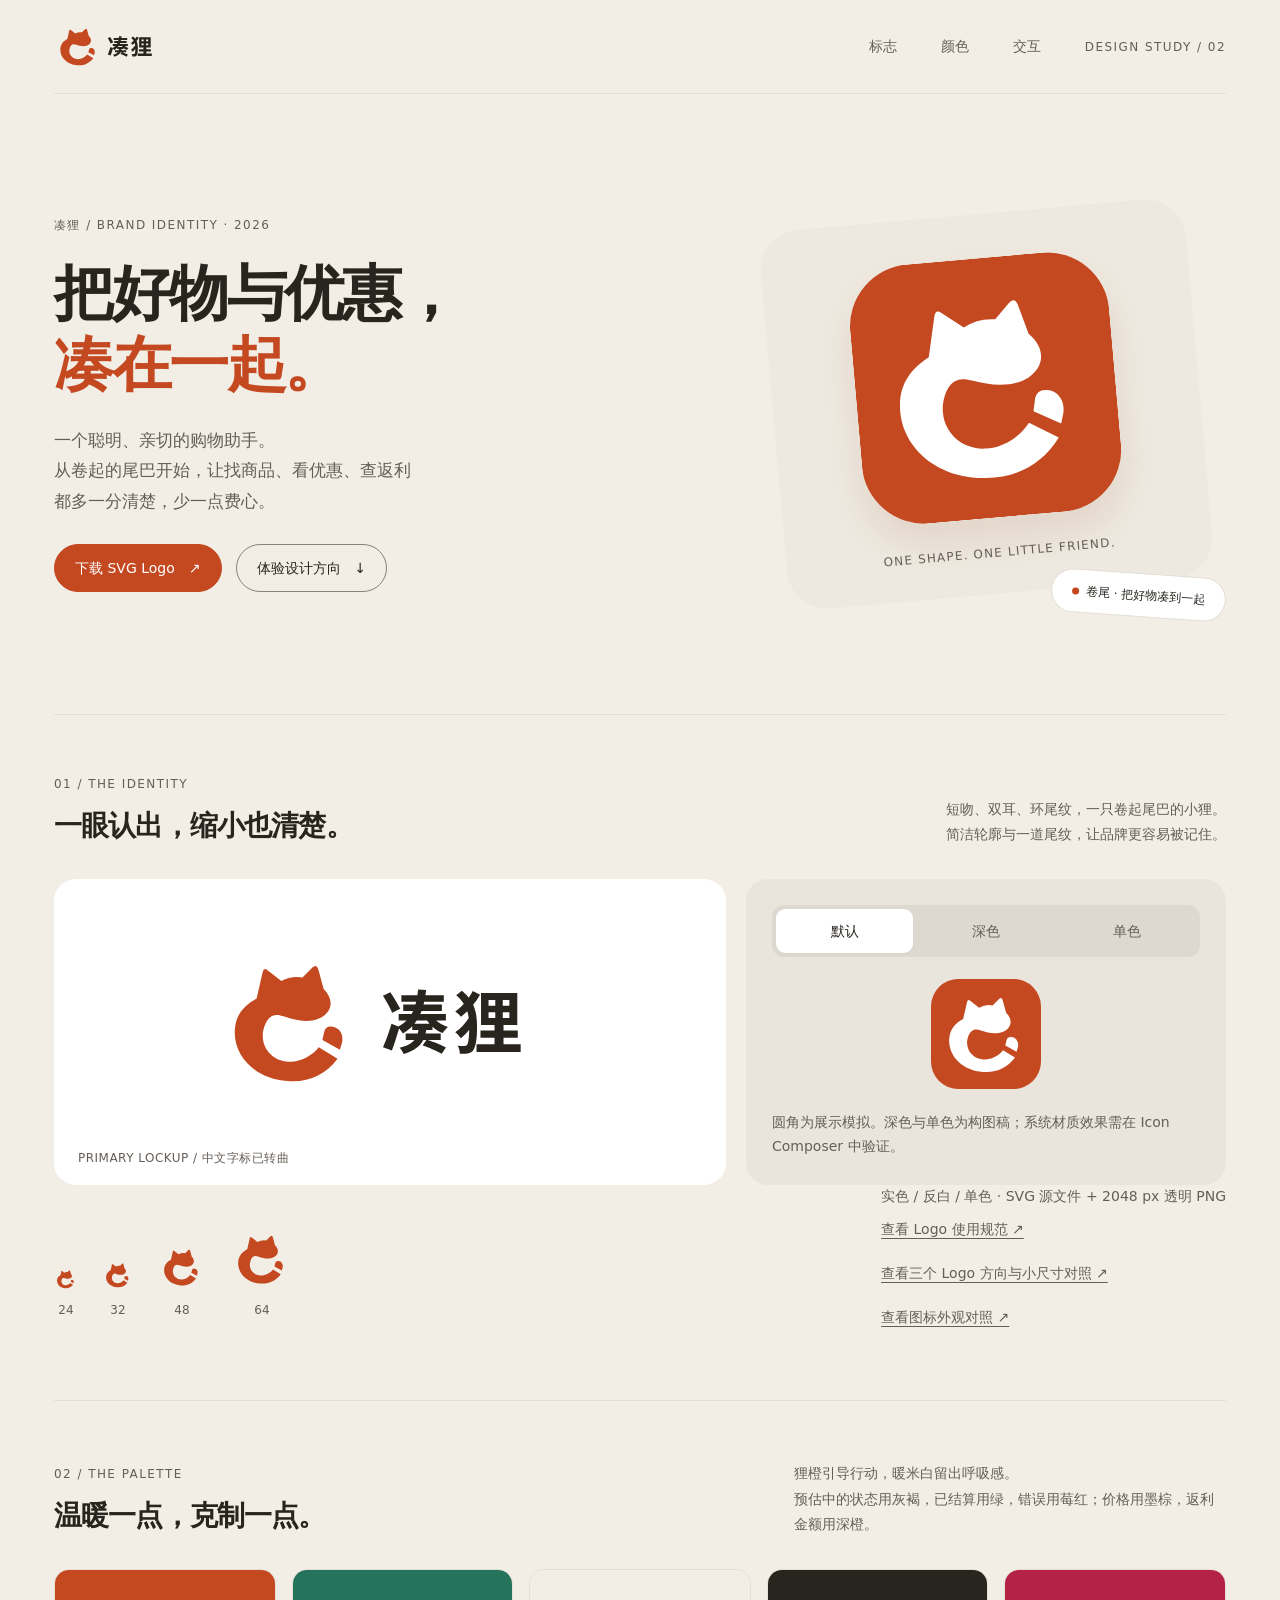
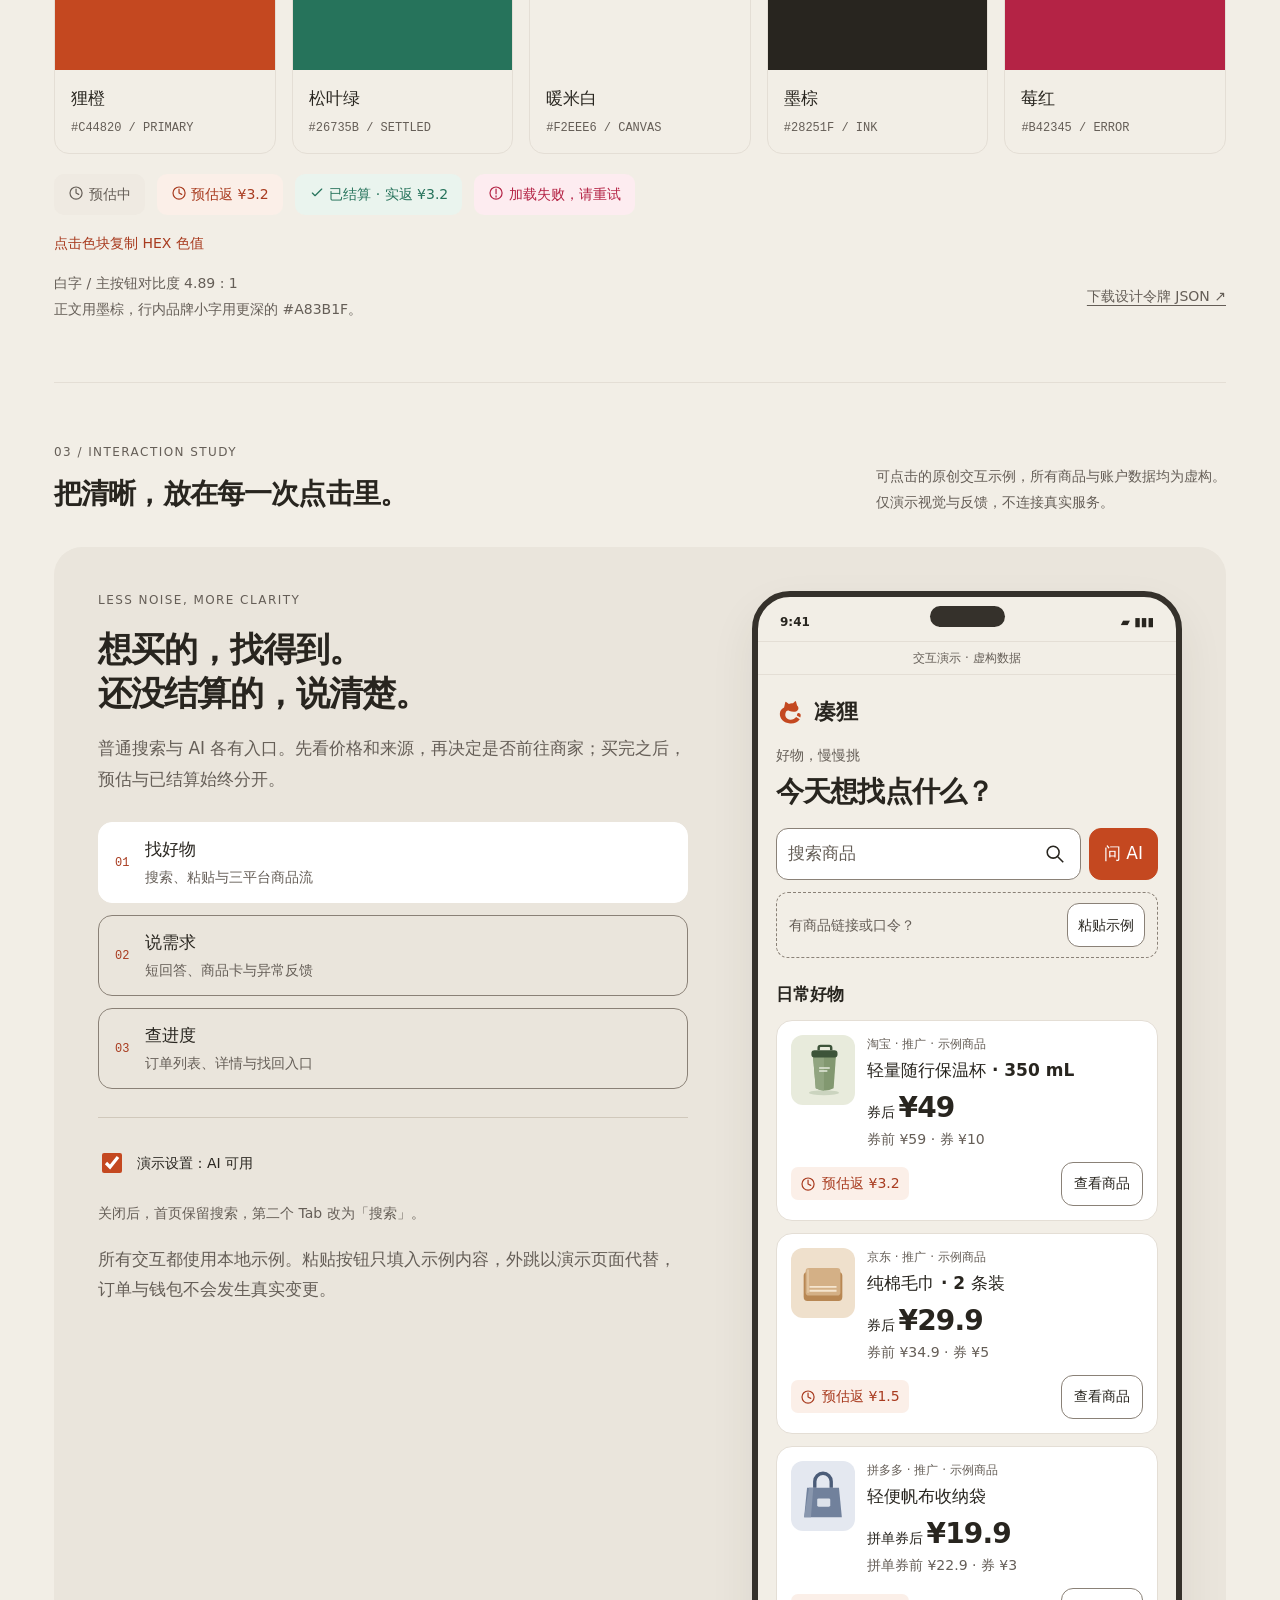
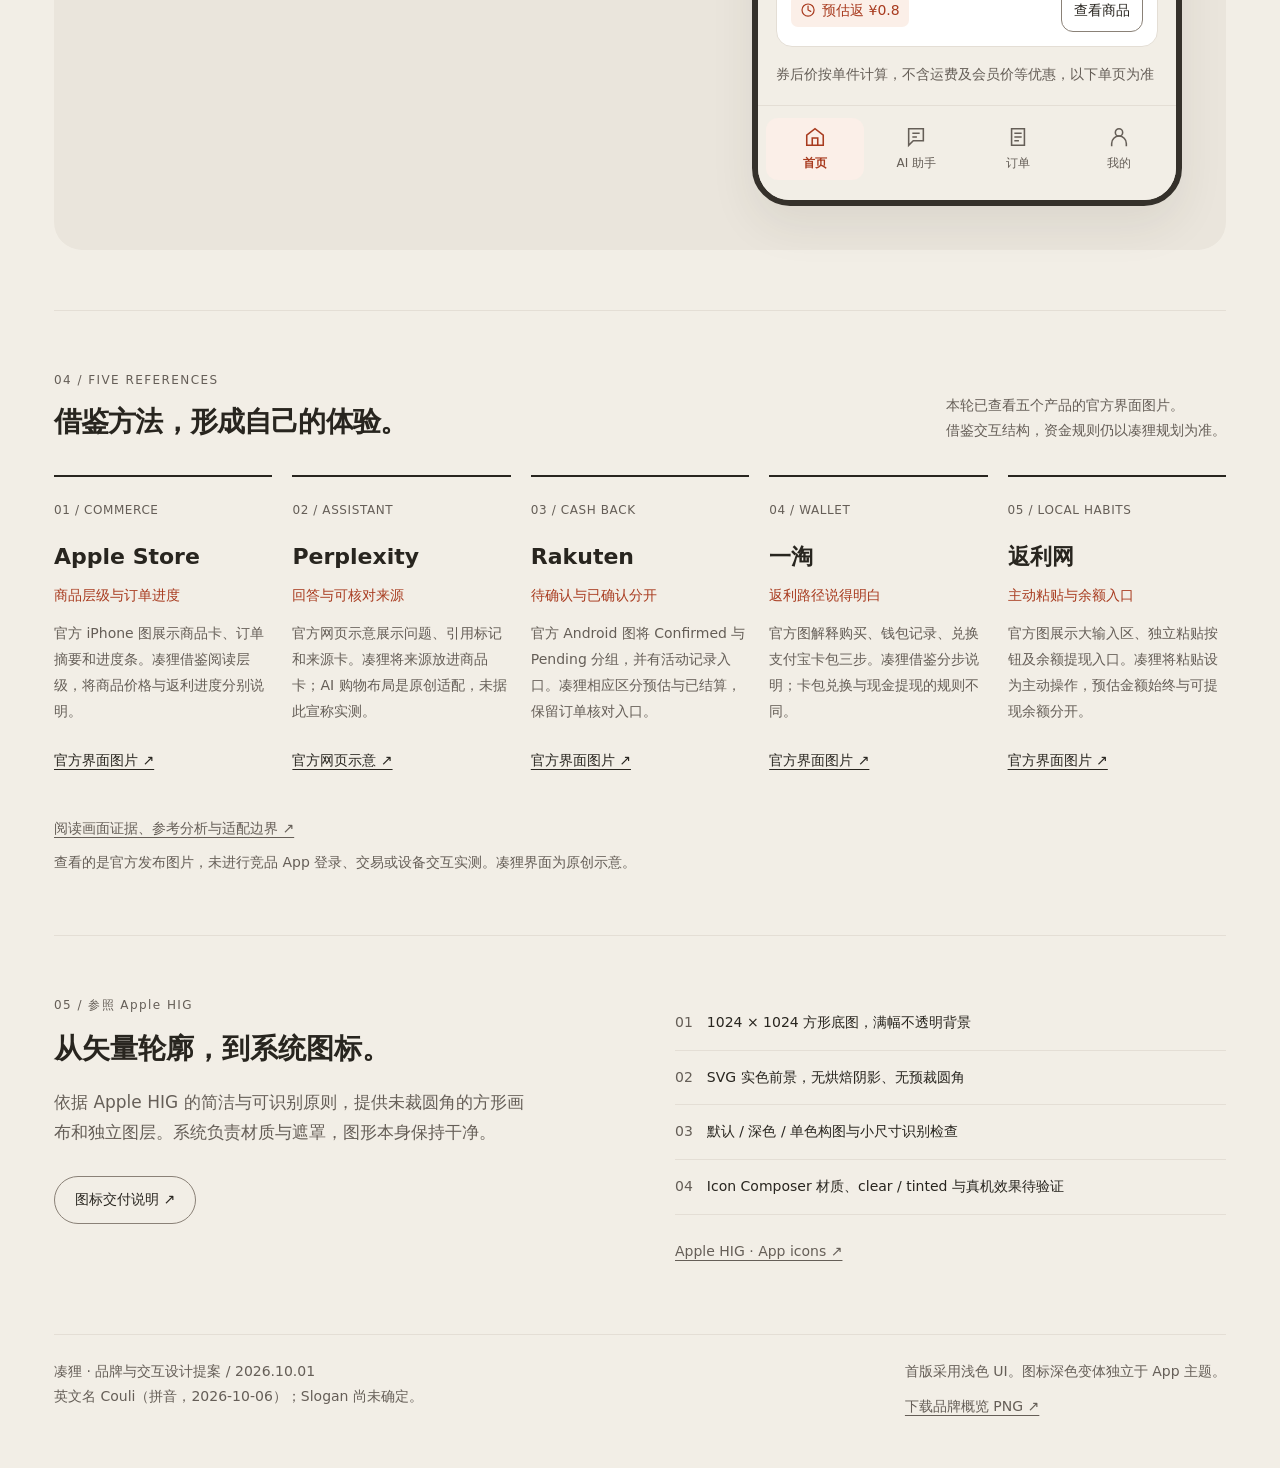
==== commit 054a860e: "docs: no captcha in MVP (owner 2026-10-06) — sends that required captcha now get 42901 directly, lan" ====
--- a/design/brand/index.html
+++ b/design/brand/index.html
@@ -34,7 +34,7 @@
 <article class="ref"><span class="ref-id">05 / LOCAL HABITS</span><h3>返利网</h3><b>主动粘贴与余额入口</b><p>官方图展示大输入区、独立粘贴按钮及余额提现入口。凑狸将粘贴设为主动操作，预估金额始终与可提现余额分开。</p><a href="https://apps.apple.com/cn/app/id591584458" target="_blank" rel="noreferrer">官方界面图片 ↗</a></article>
 </div><p class="small-note" style="margin-top:24px"><a href="../references/README.md">阅读画面证据、参考分析与适配边界 ↗</a><br>查看的是官方发布图片，未进行竞品 App 登录、交易或设备交互实测。凑狸界面为原创示意。</p></section>
 <section class="section apple"><div><div class="eyebrow">05 / 参照 Apple HIG</div><h3>从矢量轮廓，到系统图标。</h3><p class="lead" >依据 Apple HIG 的简洁与可识别原则，提供未裁圆角的方形画布和独立图层。系统负责材质与遮罩，图形本身保持干净。</p><div class="actions"><a class="btn" href="../app-icon/README.md">图标交付说明 ↗</a></div></div><div><div class="check-row"><span>01</span>1024 × 1024 方形底图，满幅不透明背景</div><div class="check-row"><span>02</span>SVG 实色前景，无烘焙阴影、无预裁圆角</div><div class="check-row"><span>03</span>默认 / 深色 / 单色构图与小尺寸识别检查</div><div class="check-row"><span>04</span>Icon Composer 材质、clear / tinted 与真机效果待验证</div><p class="small-note" style="margin-top:15px"><a href="https://developer.apple.com/design/human-interface-guidelines/app-icons" target="_blank" rel="noreferrer">Apple HIG · App icons ↗</a></p></div></section>
-</main><footer class="footer"><span>凑狸 · 品牌与交互设计提案 / 2026.10.01<br>COULI 为项目拼音标注；正式英文名与 Slogan 尚未确定。</span><span>首版采用浅色 UI。图标深色变体独立于 App 主题。<br><a href="brand-overview.png" download>下载品牌概览 PNG ↗</a></span></footer></div>
+</main><footer class="footer"><span>凑狸 · 品牌与交互设计提案 / 2026.10.01<br>英文名 Couli（拼音，2026-10-06）；Slogan 尚未确定。</span><span>首版采用浅色 UI。图标深色变体独立于 App 主题。<br><a href="brand-overview.png" download>下载品牌概览 PNG ↗</a></span></footer></div>
 <dialog id="info-dialog" aria-labelledby="info-title"><h3 id="info-title"></h3><p id="info-message"></p><form method="dialog"><button class="btn primary">知道了</button></form></dialog>
 <script src="brand-config.js"></script>
 <script src="apply-brand.js"></script>
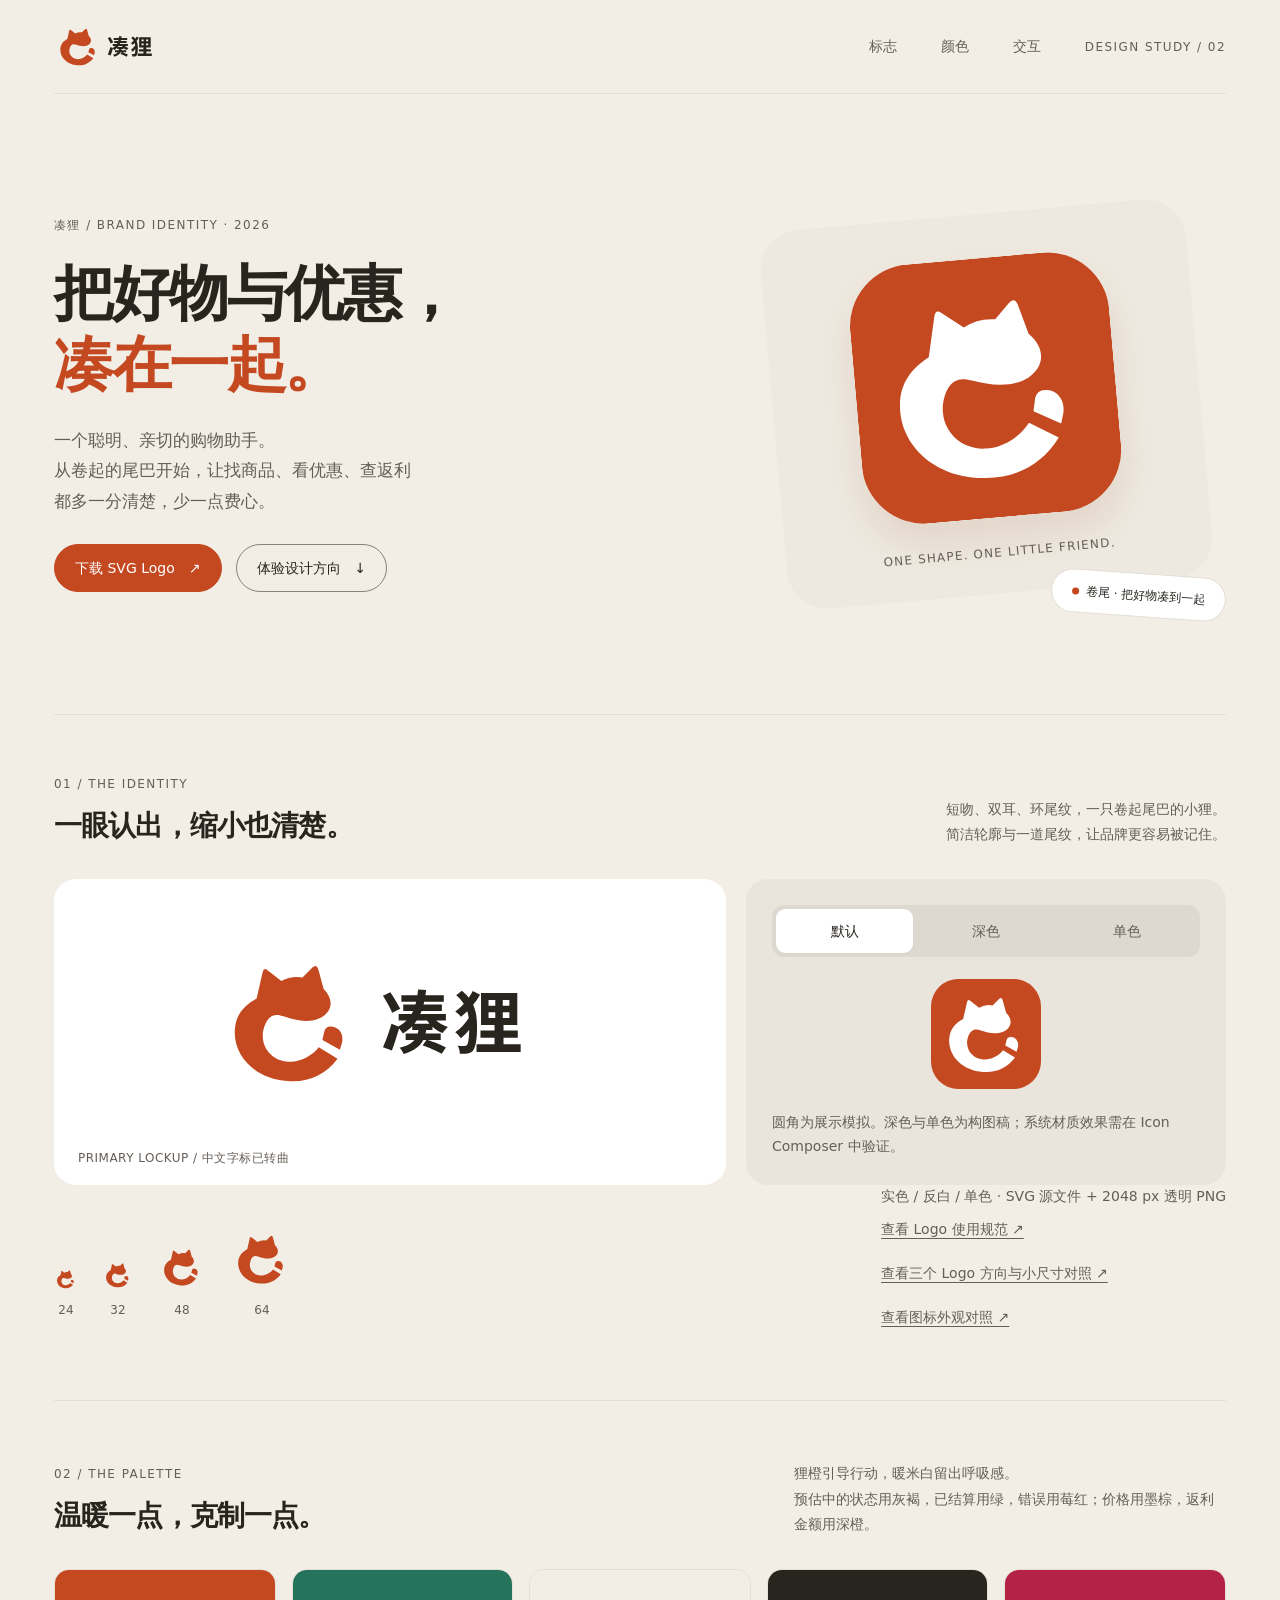
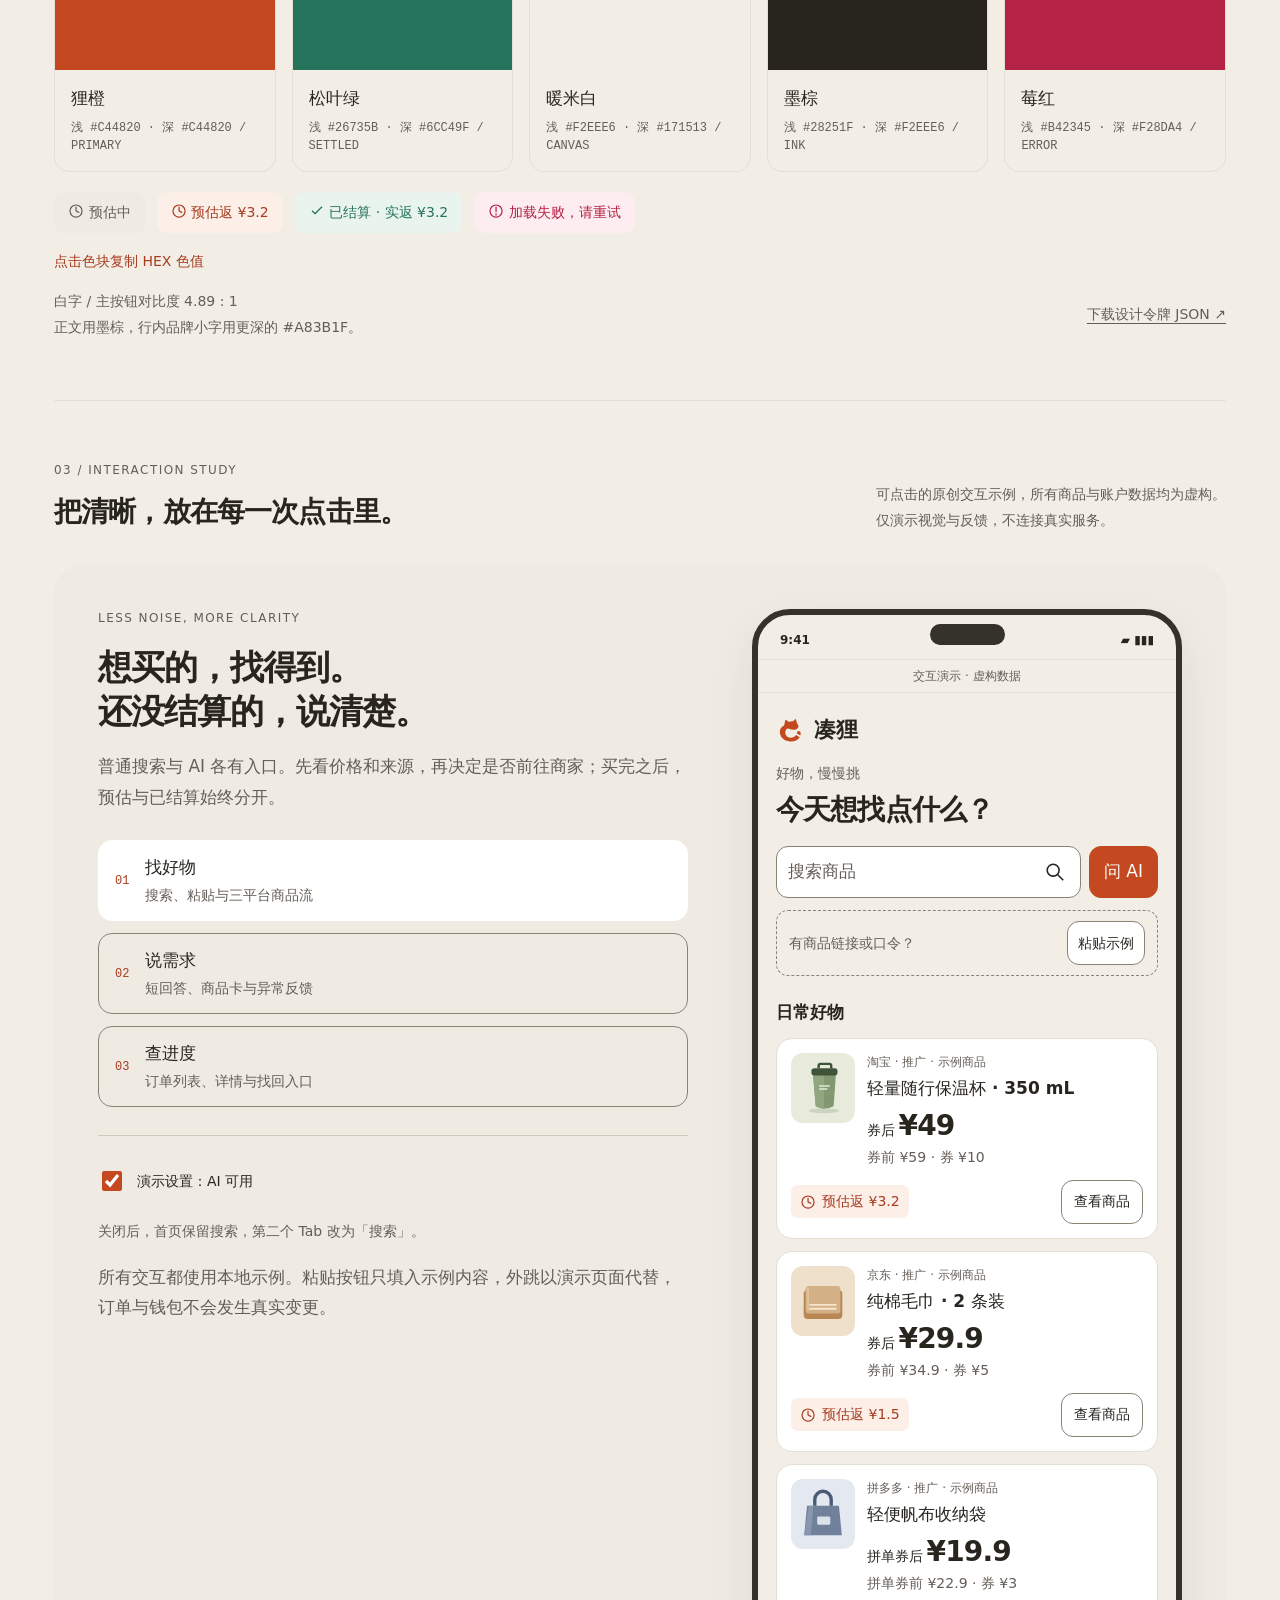
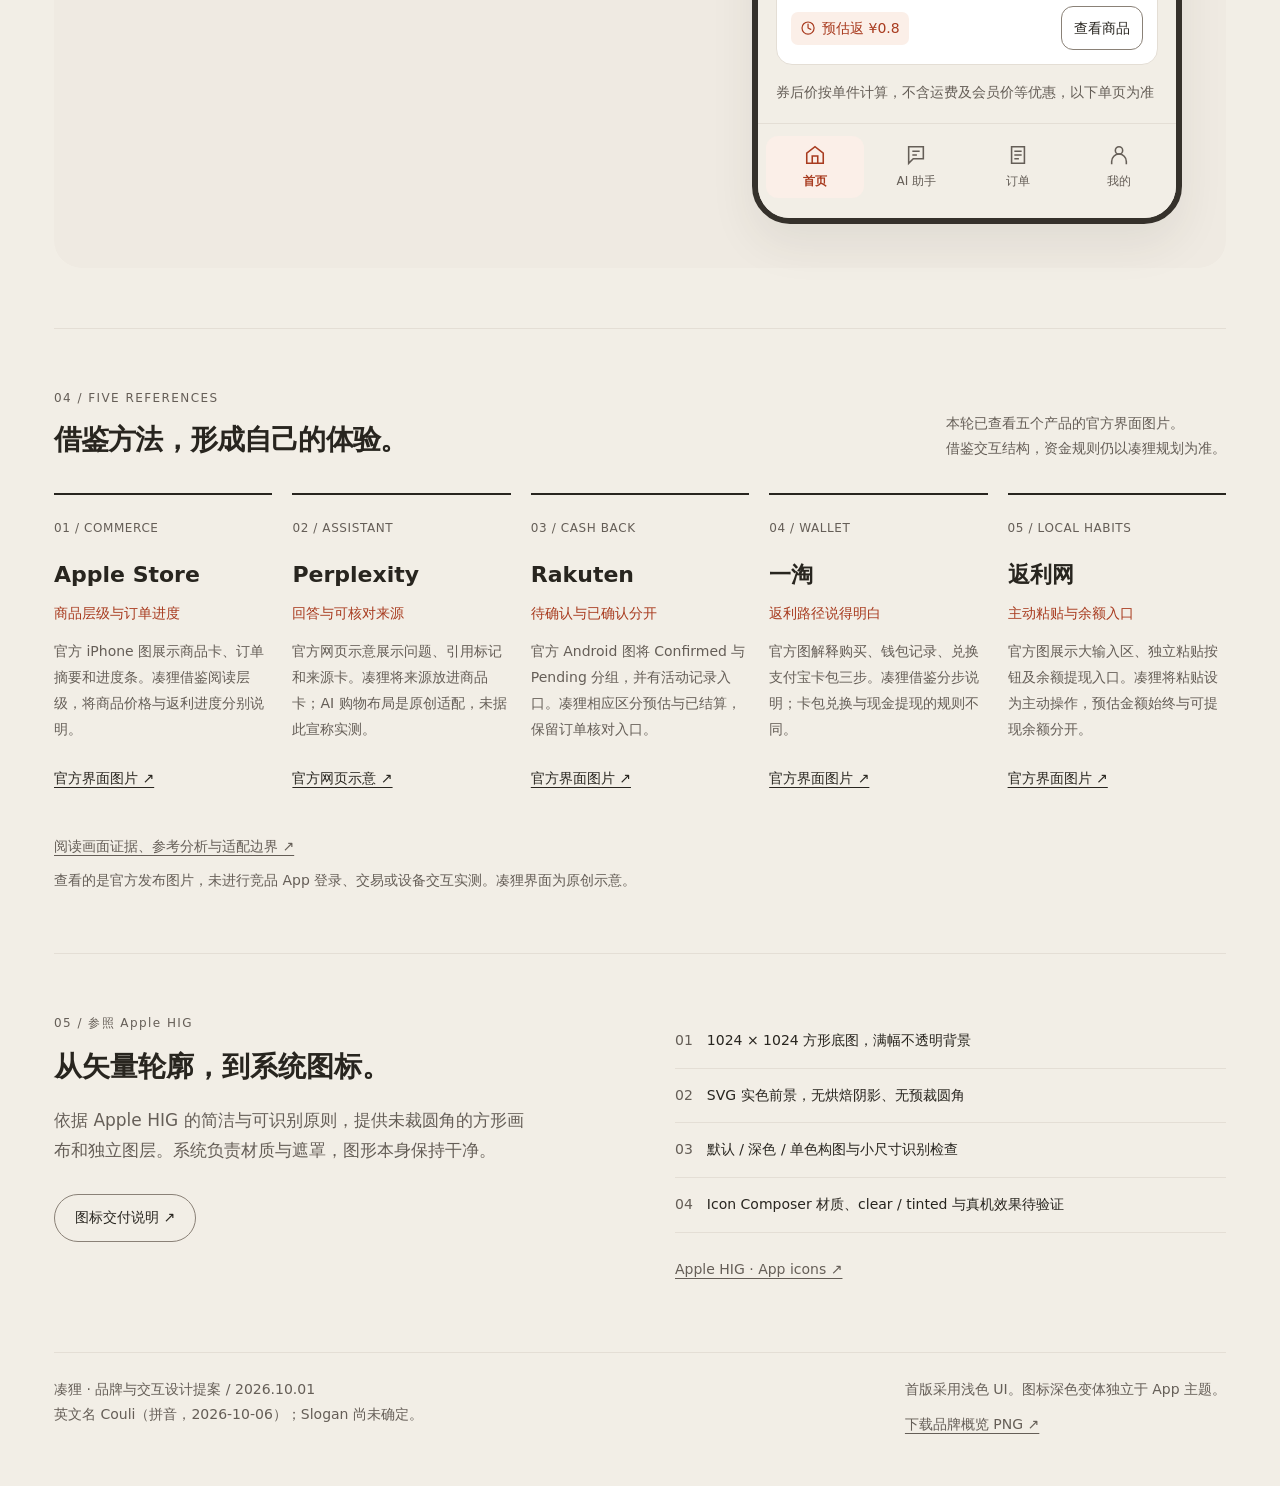
==== commit 5ba72d07: "design: dark-theme values enter the token source (v0.4.0) — every color/shadow leaf gets `dark` besi" ====
--- a/design/brand/index.html
+++ b/design/brand/index.html
@@ -1,7 +1,7 @@
 <!doctype html>
 <html lang="zh-CN">
 <head>
-<meta charset="utf-8"><meta name="viewport" content="width=device-width, initial-scale=1"><meta name="color-scheme" content="light"><meta name="theme-color" content="#C44820" data-brand-theme>
+<meta charset="utf-8"><meta name="viewport" content="width=device-width, initial-scale=1"><meta name="color-scheme" content="light dark"><meta name="theme-color" content="#C44820" data-brand-theme>
 <title>凑狸 · 品牌与交互设计</title>
 <link rel="icon" type="image/svg+xml" href="../logo/source/logo-mark.svg" data-brand-asset="logoMark">
 <link rel="stylesheet" href="../tokens/variables.css" data-brand-token="css">
@@ -9,10 +9,10 @@
 </head>
 <body>
 <div class="wrap">
-<header class="nav"><a class="nav-logo-link" href="#" aria-label="凑狸品牌首页"><img class="nav-logo" src="../logo/source/logo-horizontal.svg" data-brand-asset="logoHorizontal" alt="凑狸"></a><nav class="nav-right" aria-label="品牌文档导航"><a href="#identity">标志</a><a href="#color">颜色</a><a href="#interaction">交互</a><span class="edition">DESIGN STUDY / 02</span></nav></header>
+<header class="nav"><a class="nav-logo-link" href="#" aria-label="凑狸品牌首页"><img class="nav-logo" src="../logo/source/logo-horizontal.svg" data-brand-asset="logoHorizontal" data-brand-asset-dark="logoHorizontalInverse" alt="凑狸"></a><nav class="nav-right" aria-label="品牌文档导航"><a href="#identity">标志</a><a href="#color">颜色</a><a href="#interaction">交互</a><span class="edition">DESIGN STUDY / 02</span></nav></header>
 <main>
 <section class="hero"><div><div class="eyebrow">凑狸 / BRAND IDENTITY · 2026</div><h1>把好物与优惠，<br><span>凑在一起。</span></h1><p class="lead">一个聪明、亲切的购物助手。<br>从卷起的尾巴开始，让找商品、看优惠、查返利<br>都多一分清楚，少一点费心。</p><div class="actions"><a class="btn primary" href="../logo/source/logo-horizontal.svg" data-brand-asset="logoHorizontal" download>下载 SVG Logo <span>↗</span></a><a class="btn" href="#interaction">体验设计方向 <span>↓</span></a></div></div><div class="hero-art"><div class="icon-plinth"><img class="hero-icon" src="../app-icon/icon-default.svg" data-brand-asset="iconDefault" alt="狸橙底色上的白色卷尾狸图标"><p class="art-caption">ONE SHAPE. ONE LITTLE FRIEND.</p></div><div class="pill-note"><span class="dot"></span>卷尾 · 把好物凑到一起</div></div></section>
-<section class="section" id="identity"><div class="section-head"><div><div class="eyebrow">01 / THE IDENTITY</div><h2>一眼认出，缩小也清楚。</h2></div><p>短吻、双耳、环尾纹，一只卷起尾巴的小狸。<br>简洁轮廓与一道尾纹，让品牌更容易被记住。</p></div><div class="identity-grid"><div class="lockup-box"><img src="../logo/source/logo-horizontal.svg" data-brand-asset="logoHorizontal" alt="凑狸横版 Logo"><span class="asset-label">PRIMARY LOCKUP / 中文字标已转曲</span></div><div class="variants"><div class="seg" aria-label="图标外观"><button type="button" data-icon="default" aria-pressed="true">默认</button><button type="button" data-icon="dark" aria-pressed="false">深色</button><button type="button" data-icon="tinted" aria-pressed="false">单色</button></div><img id="variant-icon" class="variant-icon" src="../app-icon/icon-default.svg" data-brand-asset="iconDefault" alt="默认图标预览"><p class="small-note">圆角为展示模拟。深色与单色为构图稿；系统材质效果需在 Icon Composer 中验证。</p></div></div><div class="identity-bottom"><div class="sizes"><div class="size"><img src="../logo/source/logo-mark.svg" data-brand-asset="logoMark" width="24" height="24" alt="24像素图形">24</div><div class="size"><img src="../logo/source/logo-mark.svg" data-brand-asset="logoMark" width="32" height="32" alt="32像素图形">32</div><div class="size"><img src="../logo/source/logo-mark.svg" data-brand-asset="logoMark" width="48" height="48" alt="48像素图形">48</div><div class="size"><img src="../logo/source/logo-mark.svg" data-brand-asset="logoMark" width="64" height="64" alt="64像素图形">64</div></div><p class="small-note">实色 / 反白 / 单色 · SVG 源文件 + 2048 px 透明 PNG<br><a href="../logo/README.md">查看 Logo 使用规范 ↗</a><br><a href="logo-comparison.png">查看三个 Logo 方向与小尺寸对照 ↗</a><br><a href="icon-appearances.png">查看图标外观对照 ↗</a></p></div></section>
+<section class="section" id="identity"><div class="section-head"><div><div class="eyebrow">01 / THE IDENTITY</div><h2>一眼认出，缩小也清楚。</h2></div><p>短吻、双耳、环尾纹，一只卷起尾巴的小狸。<br>简洁轮廓与一道尾纹，让品牌更容易被记住。</p></div><div class="identity-grid"><div class="lockup-box"><img src="../logo/source/logo-horizontal.svg" data-brand-asset="logoHorizontal" data-brand-asset-dark="logoHorizontalInverse" alt="凑狸横版 Logo"><span class="asset-label">PRIMARY LOCKUP / 中文字标已转曲</span></div><div class="variants"><div class="seg" aria-label="图标外观"><button type="button" data-icon="default" aria-pressed="true">默认</button><button type="button" data-icon="dark" aria-pressed="false">深色</button><button type="button" data-icon="tinted" aria-pressed="false">单色</button></div><img id="variant-icon" class="variant-icon" src="../app-icon/icon-default.svg" data-brand-asset="iconDefault" alt="默认图标预览"><p class="small-note">圆角为展示模拟。深色与单色为构图稿；系统材质效果需在 Icon Composer 中验证。</p></div></div><div class="identity-bottom"><div class="sizes"><div class="size"><img src="../logo/source/logo-mark.svg" data-brand-asset="logoMark" width="24" height="24" alt="24像素图形">24</div><div class="size"><img src="../logo/source/logo-mark.svg" data-brand-asset="logoMark" width="32" height="32" alt="32像素图形">32</div><div class="size"><img src="../logo/source/logo-mark.svg" data-brand-asset="logoMark" width="48" height="48" alt="48像素图形">48</div><div class="size"><img src="../logo/source/logo-mark.svg" data-brand-asset="logoMark" width="64" height="64" alt="64像素图形">64</div></div><p class="small-note">实色 / 反白 / 单色 · SVG 源文件 + 2048 px 透明 PNG<br><a href="../logo/README.md">查看 Logo 使用规范 ↗</a><br><a href="logo-comparison.png">查看三个 Logo 方向与小尺寸对照 ↗</a><br><a href="icon-appearances.png">查看图标外观对照 ↗</a></p></div></section>
 <section class="section" id="color"><div class="section-head"><div><div class="eyebrow">02 / THE PALETTE</div><h2>温暖一点，克制一点。</h2></div><p>狸橙引导行动，暖米白留出呼吸感。<br>预估中的状态用灰褐，已结算用绿，错误用莓红；价格用墨棕，返利金额用深橙。</p></div><div class="palette">
 <button type="button" class="swatch" data-brand-swatch="brandPrimary" data-brand-label="PRIMARY" aria-label="复制狸橙色值"><span class="swatch-color"></span><span class="swatch-meta"><b>狸橙</b><span data-brand-hex></span></span></button>
 <button type="button" class="swatch" data-brand-swatch="successText" data-brand-label="SETTLED" aria-label="复制松叶绿色值"><span class="swatch-color"></span><span class="swatch-meta"><b>松叶绿</b><span data-brand-hex></span></span></button>
--- a/design/tokens/variables.css
+++ b/design/tokens/variables.css
@@ -1,7 +1,10 @@
 /* AUTO-GENERATED by scripts/sync-brand.py; do not edit.
- * Sources: brand.config.json, canonical tokens JSON, foundations.css. */
+ * Sources: brand.config.json, canonical tokens JSON, foundations.css.
+ * Light values on :root; the two dark blocks below are identical and override only
+ * tokens whose JSON carries a dark value (system dark unless data-theme="light",
+ * or explicit data-theme="dark"). */
 :root {
-  color-scheme: only light;
+  color-scheme: light;
   --color-brand-primary: #C44820;
   --color-brand-emphasis: #A83B1F;
   --color-brand-secondary: #26735B;
@@ -30,6 +33,7 @@
   --color-status-error-background: #FDECF0;
   --color-border-subtle: #E4DED5;
   --color-border-control: #8A8177;
+  --color-border-active: #28251F;
   --color-focus-ring: #26735B;
   --color-source-text: #655E57;
   --color-source-background: #FFFFFF;
@@ -40,6 +44,11 @@
   --color-button-primary-pressed-text: #FFFFFF;
   --color-button-primary-disabled-background: #E9E2D9;
   --color-button-primary-disabled-text: #655E57;
+  --color-button-inverse-background: #FFFFFF;
+  --color-button-inverse-text: #A83B1F;
+  --color-overlay-scrim: rgba(40, 37, 31, 0.4);
+  --color-control-checked: #C44820;
+  --color-badge-background: #C44820;
   --font-family-system: system-ui, -apple-system, BlinkMacSystemFont, "PingFang SC", "Noto Sans CJK SC", "Microsoft YaHei", sans-serif;
   --font-size-caption: 0.75rem;
   --font-size-footnote: 0.875rem;
@@ -89,6 +98,124 @@
   --component-control-min-height: 44px;
   --component-control-border-width: 1px;
   --component-icon-default: 24px;
+  --component-icon-small: 14px;
+  --component-icon-inline: 16px;
+  --component-icon-medium: 20px;
+  --component-field-min-height: 52px;
+  --component-code-cell-height: 56px;
+  --component-checkbox-size: 18px;
+  --component-checkbox-max-scale: 1.5;
+  --component-chip-height: 32px;
+  --component-tab-indicator-height: 2px;
+  --component-tag-min-height: 22px;
+  --component-platform-badge-min-height: 20px;
+  --component-count-badge-size: 18px;
+  --component-image-list: 96px;
+  --component-grid-cell-min-height: 72px;
+  --component-oauth-size: 48px;
+  --component-oauth-gap: 32px;
+}
+
+@media (prefers-color-scheme: dark) {
+  :root:not([data-theme="light"]) {
+    color-scheme: dark;
+    --color-brand-primary: #C44820;
+    --color-brand-emphasis: #F0956B;
+    --color-brand-secondary: #6CC49F;
+    --color-brand-subtle: #3A2219;
+    --color-background-canvas: #171513;
+    --color-background-admin-canvas: #171513;
+    --color-background-surface: #24211E;
+    --color-background-muted: #2F2B27;
+    --color-background-placeholder: #36312C;
+    --color-text-primary: #F2EEE6;
+    --color-text-secondary: #B5ACA2;
+    --color-text-inverse: #FFFFFF;
+    --color-text-link: #F0956B;
+    --color-price-text: #F2EEE6;
+    --color-rebate-text: #F29A6E;
+    --color-rebate-background: #3A2219;
+    --color-rebate-solid-background: #C44820;
+    --color-rebate-solid-text: #FFFFFF;
+    --color-status-pending-text: #B5ACA2;
+    --color-status-pending-background: #2F2B27;
+    --color-status-success-text: #6CC49F;
+    --color-status-success-background: #16302A;
+    --color-status-warning-text: #E3B65C;
+    --color-status-warning-background: #33290F;
+    --color-status-error-text: #F28DA4;
+    --color-status-error-background: #3B1A22;
+    --color-border-subtle: #3A3530;
+    --color-border-control: #8C8278;
+    --color-border-active: #F2EEE6;
+    --color-focus-ring: #5DBB97;
+    --color-source-text: #B5ACA2;
+    --color-source-background: #24211E;
+    --color-source-border: #3A3530;
+    --color-button-primary-default-background: #C44820;
+    --color-button-primary-default-text: #FFFFFF;
+    --color-button-primary-pressed-background: #A83B1F;
+    --color-button-primary-pressed-text: #FFFFFF;
+    --color-button-primary-disabled-background: #36312C;
+    --color-button-primary-disabled-text: #A39A90;
+    --color-button-inverse-background: #FFFFFF;
+    --color-button-inverse-text: #A83B1F;
+    --color-overlay-scrim: rgba(0, 0, 0, 0.55);
+    --color-control-checked: #C44820;
+    --color-badge-background: #C44820;
+    --shadow-card: 0px 2px 8px 0px rgba(0, 0, 0, 0.3);
+    --shadow-floating: 0px 8px 24px 0px rgba(0, 0, 0, 0.45);
+  }
+}
+
+:root[data-theme="dark"] {
+  color-scheme: dark;
+  --color-brand-primary: #C44820;
+  --color-brand-emphasis: #F0956B;
+  --color-brand-secondary: #6CC49F;
+  --color-brand-subtle: #3A2219;
+  --color-background-canvas: #171513;
+  --color-background-admin-canvas: #171513;
+  --color-background-surface: #24211E;
+  --color-background-muted: #2F2B27;
+  --color-background-placeholder: #36312C;
+  --color-text-primary: #F2EEE6;
+  --color-text-secondary: #B5ACA2;
+  --color-text-inverse: #FFFFFF;
+  --color-text-link: #F0956B;
+  --color-price-text: #F2EEE6;
+  --color-rebate-text: #F29A6E;
+  --color-rebate-background: #3A2219;
+  --color-rebate-solid-background: #C44820;
+  --color-rebate-solid-text: #FFFFFF;
+  --color-status-pending-text: #B5ACA2;
+  --color-status-pending-background: #2F2B27;
+  --color-status-success-text: #6CC49F;
+  --color-status-success-background: #16302A;
+  --color-status-warning-text: #E3B65C;
+  --color-status-warning-background: #33290F;
+  --color-status-error-text: #F28DA4;
+  --color-status-error-background: #3B1A22;
+  --color-border-subtle: #3A3530;
+  --color-border-control: #8C8278;
+  --color-border-active: #F2EEE6;
+  --color-focus-ring: #5DBB97;
+  --color-source-text: #B5ACA2;
+  --color-source-background: #24211E;
+  --color-source-border: #3A3530;
+  --color-button-primary-default-background: #C44820;
+  --color-button-primary-default-text: #FFFFFF;
+  --color-button-primary-pressed-background: #A83B1F;
+  --color-button-primary-pressed-text: #FFFFFF;
+  --color-button-primary-disabled-background: #36312C;
+  --color-button-primary-disabled-text: #A39A90;
+  --color-button-inverse-background: #FFFFFF;
+  --color-button-inverse-text: #A83B1F;
+  --color-overlay-scrim: rgba(0, 0, 0, 0.55);
+  --color-control-checked: #C44820;
+  --color-badge-background: #C44820;
+  --shadow-card: 0px 2px 8px 0px rgba(0, 0, 0, 0.3);
+  --shadow-floating: 0px 8px 24px 0px rgba(0, 0, 0, 0.45);
 }
 
 /* Optional foundations: opt in with these classes; no global element reset. */
--- a/design/brand/preview.css
+++ b/design/brand/preview.css
@@ -2,7 +2,7 @@
 /* Literal colors below belong to decorative staging, phone hardware, illustration grounds and the sample chat bubble; business states and actions use semantic tokens. */
 *{box-sizing:border-box}html{scroll-behavior:smooth;scroll-padding-top:2rem}body{margin:0;background:var(--paper);color:var(--ink);font-family:var(--font-family-system);font-size:var(--font-size-body);line-height:var(--font-line-height-body);-webkit-font-smoothing:antialiased}button,input,select{font:inherit;line-height:inherit}button,a{-webkit-tap-highlight-color:transparent}button{cursor:pointer}button:disabled{cursor:default}a{color:inherit;text-decoration:none}button:focus-visible,a:focus-visible,input:focus-visible,select:focus-visible,[tabindex]:focus-visible{outline:var(--focus-width) solid var(--focus-ring);outline-offset:var(--focus-offset)}button,input,select{min-height:var(--component-control-min-height)}button,a,input,select{overflow-wrap:anywhere}img{display:block;max-width:100%;height:auto}p,h1,h2,h3,h4{overflow-wrap:anywhere}button{color:inherit}a:not(.nav-logo-link){text-underline-offset:4px}.wrap{max-width:1320px;margin:auto;padding:0 54px}.nav{display:flex;align-items:center;justify-content:space-between;gap:24px;min-height:94px;border-bottom:1px solid var(--line);padding-block:12px}.nav-logo{width:112px}.nav-logo-link{display:flex;align-items:center;min-height:var(--component-control-min-height);min-width:var(--interaction-target-minimum)}.nav-right{display:flex;gap:28px;align-items:center;font-size:var(--font-size-footnote);color:var(--muted);flex-wrap:wrap}.nav-right a{min-height:var(--component-control-min-height);min-width:var(--interaction-target-minimum);display:inline-flex;align-items:center}.edition,.eyebrow{font-size:var(--font-size-caption);letter-spacing:.12em;color:var(--muted)}.hero{display:grid;grid-template-columns:minmax(0,1.3fr) minmax(0,1fr);align-items:center;gap:70px;padding:80px 0}.hero h1{font-size:calc(var(--font-size-display)*1.75);letter-spacing:-.04em;line-height:1.2;margin:24px 0;font-weight:650}.hero h1 span{color:var(--orange)}.lead{font-size:var(--font-size-body);line-height:1.8;color:var(--muted);max-width:30rem}.actions{display:flex;gap:14px;flex-wrap:wrap;margin-top:28px}.btn{border:1px solid var(--control-border);border-radius:100px;padding:12px 20px;display:inline-flex;align-items:center;justify-content:center;gap:14px;font-size:var(--font-size-footnote);min-height:var(--component-button-min-height);min-width:var(--interaction-target-minimum);background:transparent;text-align:center}.btn.primary,.primary-action{background:var(--primary-action-background);border-color:var(--primary-action-background);color:var(--primary-action-text)}.btn:hover{background:var(--white)}.btn.primary:is(:hover,:active):not(:disabled):not([aria-disabled=true]),.primary-action:is(:hover,:active):not(:disabled):not([aria-disabled=true]){background:var(--color-button-primary-pressed-background);border-color:var(--color-button-primary-pressed-background);color:var(--color-button-primary-pressed-text)}.hero-art{position:relative;padding:40px 26px}.icon-plinth{border-radius:40px;background:#EEE9E0;padding:44px 54px 28px;transform:rotate(-5deg)}.hero-icon{border-radius:24%;width:260px;margin:auto;box-shadow:0 20px 35px #853a171c}.art-caption{text-align:center;color:var(--muted);font-size:var(--font-size-caption);margin:26px 0 4px;letter-spacing:.1em}.pill-note{position:absolute;right:0;bottom:17px;background:var(--white);border:1px solid var(--line);border-radius:99px;padding:12px 20px;font-size:var(--font-size-caption);transform:rotate(4deg)}.dot{display:inline-block;width:7px;height:7px;background:var(--orange);border-radius:50%;margin-right:7px}.section{padding:60px 0;border-top:1px solid var(--line)}.section-head{display:flex;align-items:flex-end;justify-content:space-between;gap:30px;margin-bottom:32px}.section-head h2{font-size:var(--font-size-heading);letter-spacing:-.03em;margin:12px 0 0;font-weight:600}.section-head p{font-size:var(--font-size-footnote);color:var(--muted);max-width:27rem;line-height:1.8;margin:0}.identity-grid{display:grid;grid-template-columns:minmax(0,1.4fr) minmax(0,1fr);gap:20px}.lockup-box{background:var(--white);border-radius:22px;display:grid;place-items:center;min-height:270px;position:relative;padding:50px 40px 70px}.lockup-box img{width:350px}.asset-label{position:absolute;left:24px;right:24px;bottom:18px;font-size:var(--font-size-caption);letter-spacing:.04em;color:var(--muted)}.variants{background:#EAE5DC;border-radius:22px;padding:26px;display:flex;flex-direction:column;justify-content:space-between}.seg{display:flex;gap:4px;padding:4px;background:#DED9D0;border-radius:12px;flex-wrap:wrap}.seg button{flex:1;min-width:var(--interaction-target-minimum);font-size:var(--font-size-footnote);border:0;border-radius:9px;color:var(--muted);background:transparent;padding:8px}.seg button[aria-pressed=true]{background:var(--white);color:var(--ink);box-shadow:0 1px 3px #00000008}.variant-icon{width:110px;align-self:center;border-radius:25%;margin:22px}.small-note{font-size:var(--font-size-footnote);color:var(--muted);line-height:1.7;margin:0}.small-note a,.palette-info a{display:inline-flex;align-items:center;min-height:var(--component-control-min-height);text-decoration:underline}.sizes{display:flex;align-items:flex-end;gap:24px;margin-top:22px;flex-wrap:wrap}.size{display:flex;flex-direction:column;align-items:center;gap:10px;font-size:var(--font-size-caption);color:var(--muted)}.identity-bottom{display:flex;justify-content:space-between;align-items:center;gap:25px;flex-wrap:wrap}.palette{display:grid;grid-template-columns:repeat(5,minmax(0,1fr));gap:16px}.swatch{border:1px solid var(--line);border-radius:15px;overflow:hidden;background:transparent;padding:0;text-align:left;color:var(--ink);min-width:0}.swatch-color{height:100px;display:block}.swatch-meta{display:flex;flex-direction:column;gap:8px;padding:16px}.swatch-meta b{font-size:var(--font-size-body);font-weight:550}.swatch-meta span{font-size:var(--font-size-caption);color:var(--muted);font-family:ui-monospace,monospace;overflow-wrap:anywhere}.copy-feedback{font-size:var(--font-size-footnote);min-height:24px;color:var(--brand-text);margin-top:18px}.palette-info{display:flex;gap:30px;justify-content:space-between;color:var(--muted);font-size:var(--font-size-footnote);line-height:1.8}.semantics{display:flex;gap:12px;flex-wrap:wrap;margin-top:20px}.semantics span{padding:10px 14px;border-radius:10px;font-size:var(--font-size-footnote)}.pending{background:var(--pending-bg);color:var(--pending)}.settled{background:var(--settled-bg);color:var(--settled-text)}
 .rebate{background:var(--rebate-bg);color:var(--rebate)}.error{background:var(--error-bg);color:var(--error-text)}
-.ux-stage{display:grid;grid-template-columns:minmax(0,1fr) minmax(0,430px);gap:64px;background:#EAE5DC;border-radius:28px;padding:44px;align-items:start}.ux-text{position:sticky;top:32px}.ux-text h3{font-size:var(--font-size-display);font-weight:600;letter-spacing:-.03em;line-height:1.3;margin:18px 0}.ux-text>p{font-size:var(--font-size-body);line-height:1.8;color:var(--muted)}.flow{margin:28px 0;display:flex;flex-direction:column;gap:12px}.flow button{border:1px solid var(--control-border);background:transparent;border-radius:14px;padding:14px 16px;display:flex;text-align:left;align-items:center;gap:16px;color:var(--ink)}.flow button[aria-pressed=true]{background:var(--white);border-color:var(--white)}.flow .num{font-size:var(--font-size-caption);color:var(--brand-text);font-family:ui-monospace,monospace}.flow b{font-size:var(--font-size-body);font-weight:550}.flow small{display:block;font-size:var(--font-size-footnote);line-height:1.6;color:var(--muted);margin-top:3px}.demo-settings{margin:24px 0 18px;border-top:1px solid #D0C8BB;padding-top:20px}.demo-settings label{display:flex;align-items:center;gap:12px;min-height:var(--component-control-min-height);font-size:var(--font-size-footnote);cursor:pointer}.demo-settings input{accent-color:var(--orange);min-width:20px;width:20px;height:20px}.demo-settings p{font-size:var(--font-size-footnote);line-height:1.7;color:var(--muted)}.phone{background:var(--paper);width:100%;border:6px solid #35312B;border-radius:38px;box-shadow:0 20px 45px #37302514;position:relative;min-width:0;display:flex;flex-direction:column}.status{display:flex;justify-content:space-between;gap:16px;padding:16px 22px 10px;font-size:var(--font-size-caption);font-weight:600;flex-wrap:wrap}.status .camera{width:75px;height:21px;background:#35312B;border-radius:20px;position:absolute;left:calc(50% - 37.5px);top:9px}.demo-ribbon{padding:7px 18px;border-block:1px solid var(--line);color:var(--muted);font-size:var(--font-size-caption);text-align:center}.phone-body{padding:22px 18px 20px;min-height:36rem;flex:1;min-width:0}.app-heading{display:flex;align-items:center;gap:8px;font-size:var(--font-size-title);font-weight:600;margin:0 0 18px;line-height:1.3}.app-heading img{width:30px;height:30px;flex-shrink:0}.app-kicker{font-size:var(--font-size-footnote);color:var(--muted);margin:0 0 8px}.app-title{font-size:var(--font-size-heading);line-height:1.3;font-weight:600;letter-spacing:-.03em;margin:0 0 18px}.app-subtitle{font-size:var(--font-size-body);margin:24px 0 12px;font-weight:600}.app-copy,.app-note{font-size:var(--font-size-footnote);line-height:1.6;color:var(--muted);margin:12px 0}.app-copy{font-size:var(--font-size-body)}.app-search{display:flex;gap:8px;flex-wrap:wrap}.search-form{display:flex;flex:1 1 12rem;gap:4px;border:1px solid var(--control-border);border-radius:12px;background:var(--white);padding:3px}.search-form input{min-width:0;width:0;flex:1;border:0;background:transparent;padding:8px;font-size:var(--font-size-body);color:var(--ink)}input::placeholder{color:var(--muted);opacity:1}.icon-button{min-width:var(--interaction-target-minimum);border:0;background:transparent;display:flex;justify-content:center;align-items:center;border-radius:9px;flex-shrink:0}.icon-button svg{width:22px;height:22px;stroke:currentColor;fill:none;stroke-width:1.7}.primary-action,.secondary-action,.text-action{border:1px solid var(--control-border);border-radius:12px;min-width:var(--interaction-target-minimum);padding:10px 14px;font-size:var(--font-size-body);font-weight:500;line-height:1.5;white-space:normal}.primary-action{border-color:var(--primary-action-background);min-height:var(--component-button-min-height)}.secondary-action{background:var(--white)}.text-action{background:transparent;color:var(--link-color);border-color:transparent;padding:10px 0}.full{width:100%}.paste-strip{display:flex;align-items:center;gap:12px;justify-content:space-between;border:1px dashed var(--control-border);border-radius:12px;padding:10px 12px;margin-top:12px;flex-wrap:wrap}.paste-strip p{font-size:var(--font-size-footnote);margin:0;flex:1 1 7rem;color:var(--muted)}.paste-strip button{font-size:var(--font-size-footnote);padding:8px 10px}.product-list{display:grid;gap:12px}.product{background:var(--white);border:1px solid var(--line);border-radius:16px;padding:14px;min-width:0}.product-top{display:grid;grid-template-columns:64px minmax(0,1fr);gap:12px;align-items:start}.product-art{display:flex;align-items:center;justify-content:center;background:#E8EBDC;border-radius:12px;width:64px;min-height:70px}.product-art svg{width:58px;height:66px}.product-art.towel{background:#EFE0CC}.product-art.bag{background:#E4E8F0}.source{display:block;font-size:var(--font-size-caption);color:var(--color-source-text);margin-bottom:5px}.product h4{font-size:var(--font-size-body);line-height:1.5;font-weight:550;margin:0}.price{color:var(--price);font-size:var(--font-size-footnote);margin:12px 0 3px}.price strong{font-size:var(--font-size-heading);line-height:1.2;letter-spacing:-.03em;color:var(--price)}.price-sub{font-size:var(--font-size-footnote);color:var(--muted);margin:4px 0 12px}.product-bottom{display:flex;flex-wrap:wrap;gap:10px;align-items:center;justify-content:space-between}.badge{display:inline-flex;gap:6px;align-items:center;border-radius:7px;padding:6px 9px;font-size:var(--font-size-footnote);line-height:1.5;overflow-wrap:anywhere;max-width:100%}.product-bottom button{font-size:var(--font-size-footnote);padding:8px 12px}.disclaimer{font-size:var(--font-size-footnote);line-height:1.6;color:var(--muted);margin:16px 0 0}.tabbar{display:grid;grid-template-columns:repeat(4,minmax(0,1fr));gap:4px;padding:12px 8px 20px;border-top:1px solid var(--line);border-radius:0 0 32px 32px;background:var(--paper)}.tabbar button{background:transparent;border:0;min-width:0;font-size:var(--font-size-caption);color:var(--muted);display:flex;flex-direction:column;align-items:center;justify-content:center;gap:6px;padding:8px 2px;line-height:1.5}.tabbar svg{width:22px;height:22px;stroke:currentColor;fill:none;stroke-width:1.7}.tabbar button[aria-pressed=true]{color:var(--brand-text);font-weight:600;background:var(--soft);border-radius:12px}.back-row{display:flex;align-items:center;gap:10px;margin-bottom:20px;flex-wrap:wrap}.back-row button{padding:8px 0;border:0;background:transparent;color:var(--link-color);font-size:var(--font-size-footnote);min-width:var(--interaction-target-minimum)}.back-row h3{font-size:var(--font-size-title);margin:0;line-height:1.3}.chat-intro{background:var(--white);border-radius:16px;padding:16px;font-size:var(--font-size-body);line-height:1.7}.chat-intro p{margin:0}.chat-label{color:var(--muted);font-size:var(--font-size-footnote);margin:8px 0 0;line-height:1.6}.query{margin:18px 0 0 auto;padding:12px 14px;max-width:95%;border-radius:14px 14px 3px 14px;background:#F4DCCE;font-size:var(--font-size-body);line-height:1.6;overflow-wrap:anywhere}.assistant-response{margin-top:16px;font-size:var(--font-size-body);line-height:1.7}.assistant-response>p{margin:12px 0}.chips{display:flex;gap:8px;flex-wrap:wrap;margin-top:16px}.chips button{padding:10px 12px;background:var(--white);border:1px solid var(--control-border);border-radius:12px;font-size:var(--font-size-footnote);color:var(--ink)}.query-form{display:flex;gap:8px;margin-top:20px;flex-wrap:wrap}.query-form input{min-width:0;flex:1 1 9rem;border:1px solid var(--control-border);border-radius:12px;padding:10px;font-size:var(--font-size-body);background:var(--white)}.query-form button{flex:0 1 auto}.feedback{border-radius:12px;padding:14px;font-size:var(--font-size-footnote);line-height:1.7;margin:14px 0}.order-head{display:flex;align-items:center;justify-content:space-between;gap:10px;flex-wrap:wrap;margin-bottom:8px}.order-head .app-heading{margin:0}.order-tabs{margin:12px 0 18px}.order-item{display:block;width:100%;padding:16px;background:var(--white);border:1px solid var(--line);border-radius:16px;text-align:left;margin:12px 0}.order-item .source{margin:8px 0}.order-item h4{font-size:var(--font-size-body);margin:12px 0 6px;font-weight:550}.order-item p{font-size:var(--font-size-footnote);margin:5px 0;color:var(--muted)}.order-item .amount-row{display:flex;gap:8px;justify-content:space-between;flex-wrap:wrap;align-items:center;margin-top:12px}.order-item .amount-row b{font-size:var(--font-size-body);color:var(--rebate);font-weight:550}.order-item .amount-row .settled-amount{color:var(--settled-text)}.order-item .arrow{font-size:var(--font-size-footnote);color:var(--link-color)}.order-card{background:var(--white);border:1px solid var(--line);border-radius:16px;padding:18px 16px;margin:16px 0}.order-card h4{font-size:var(--font-size-body);margin:12px 0 8px}.timeline{padding:6px 0;margin:20px 0 0;list-style:none}.timeline li{position:relative;padding:0 0 22px 24px;border-left:1px solid var(--control-border);margin-left:6px;font-size:var(--font-size-body)}.timeline li:last-child{border:0;padding-bottom:0}.timeline li:before{content:'';width:8px;height:8px;background:var(--pending-bg);border:2px solid var(--control-border);border-radius:50%;position:absolute;left:-6px;top:6px}.timeline li.recorded:before{background:var(--muted)}.timeline li.complete:before{background:var(--settled-text);border-color:var(--settled-text)}.timeline small{display:block;font-size:var(--font-size-footnote);color:var(--muted);line-height:1.65;margin-top:5px}.balance{font-size:var(--font-size-display);margin:8px 0 16px;letter-spacing:-.03em;font-weight:600;color:var(--price)}.me-row{width:100%;padding:16px 0;border:0;border-bottom:1px solid var(--line);background:transparent;display:flex;gap:16px;justify-content:space-between;font-size:var(--font-size-body);text-align:left}.wallet-stats{display:grid;grid-template-columns:repeat(auto-fit,minmax(min(100%,7rem),1fr));gap:12px;margin:20px 0}.wallet-stats p{font-size:var(--font-size-footnote);margin:0;color:var(--muted)}.wallet-stats b{display:block;font-size:var(--font-size-body);margin-top:5px;color:var(--ink)}.field{display:flex;flex-direction:column;gap:8px;font-size:var(--font-size-body);margin:18px 0}.field input,.field select{width:100%;min-width:0;border:1px solid var(--control-border);border-radius:12px;background:var(--white);color:var(--ink);padding:10px}.empty{padding:24px 16px;background:var(--white);border:1px solid var(--line);border-radius:16px;margin-top:16px}.empty h4{font-size:var(--font-size-body);margin:0 0 10px}.empty p{font-size:var(--font-size-footnote);margin:0;color:var(--muted);line-height:1.7}.large-art{min-height:160px;width:100%;margin-bottom:18px}.large-art svg{width:120px;height:140px}.detail-pricing{padding:18px 16px;background:var(--white);border:1px solid var(--line);border-radius:16px;margin:18px 0}.detail-pricing .price{margin-top:0}.kv{display:flex;justify-content:space-between;gap:12px;flex-wrap:wrap;margin:12px 0;font-size:var(--font-size-footnote)}.kv b{font-weight:550}.mock-external{border:1px dashed var(--control-border);border-radius:16px;padding:22px 18px;text-align:center;background:var(--white);margin:18px 0}.mock-external h4{font-size:var(--font-size-title);margin:0 0 14px}.mock-external p{font-size:var(--font-size-body)}.results-meta{font-size:var(--font-size-footnote);color:var(--muted);margin:18px 0 12px}.references{display:grid;grid-template-columns:repeat(5,minmax(0,1fr));gap:20px}.ref{border-top:2px solid var(--ink);padding-top:19px;min-width:0}.ref .ref-id{color:var(--muted);font-size:var(--font-size-caption);letter-spacing:.05em}.ref h3{font-size:var(--font-size-title);margin:18px 0 9px}.ref b{font-size:var(--font-size-footnote);font-weight:550;color:var(--brand-text)}.ref p{font-size:var(--font-size-footnote);line-height:1.85;color:var(--muted);margin:14px 0}.ref a{font-size:var(--font-size-footnote);min-height:var(--component-control-min-height);display:inline-flex;align-items:center;text-decoration:underline}.apple{display:grid;grid-template-columns:minmax(0,1fr) minmax(0,1fr);gap:70px}.apple h3{font-size:var(--font-size-heading);margin:14px 0;font-weight:600}.check-row{padding:15px 0;border-bottom:1px solid var(--line);font-size:var(--font-size-footnote);line-height:1.7;display:flex;gap:14px}.check-row span{color:var(--muted)}.footer{padding:24px 0 40px;border-top:1px solid var(--line);display:flex;justify-content:space-between;gap:24px;font-size:var(--font-size-footnote);color:var(--muted);line-height:1.8}.footer a{display:inline-flex;align-items:center;min-height:var(--component-control-min-height);text-decoration:underline}dialog{border:1px solid var(--line);border-radius:20px;max-width:30rem;width:calc(100% - 32px);max-height:calc(100dvh - 32px);overflow:auto;padding:24px;background:var(--paper);color:var(--ink)}dialog::backdrop{background:#28251F66}dialog h3{font-size:var(--font-size-title);margin-top:0}dialog p{font-size:var(--font-size-body);line-height:1.7;color:var(--muted)}.sr-only{position:absolute;width:1px;height:1px;overflow:hidden;clip:rect(0,0,0,0);white-space:nowrap}[hidden]{display:none!important}
+.ux-stage{display:grid;grid-template-columns:minmax(0,1fr) minmax(0,430px);gap:64px;background:var(--color-background-muted);border-radius:28px;padding:44px;align-items:start}.ux-text{position:sticky;top:32px}.ux-text h3{font-size:var(--font-size-display);font-weight:600;letter-spacing:-.03em;line-height:1.3;margin:18px 0}.ux-text>p{font-size:var(--font-size-body);line-height:1.8;color:var(--muted)}.flow{margin:28px 0;display:flex;flex-direction:column;gap:12px}.flow button{border:1px solid var(--control-border);background:transparent;border-radius:14px;padding:14px 16px;display:flex;text-align:left;align-items:center;gap:16px;color:var(--ink)}.flow button[aria-pressed=true]{background:var(--white);border-color:var(--white)}.flow .num{font-size:var(--font-size-caption);color:var(--brand-text);font-family:ui-monospace,monospace}.flow b{font-size:var(--font-size-body);font-weight:550}.flow small{display:block;font-size:var(--font-size-footnote);line-height:1.6;color:var(--muted);margin-top:3px}.demo-settings{margin:24px 0 18px;border-top:1px solid #D0C8BB;padding-top:20px}.demo-settings label{display:flex;align-items:center;gap:12px;min-height:var(--component-control-min-height);font-size:var(--font-size-footnote);cursor:pointer}.demo-settings input{accent-color:var(--orange);min-width:20px;width:20px;height:20px}.demo-settings p{font-size:var(--font-size-footnote);line-height:1.7;color:var(--muted)}.phone{background:var(--paper);width:100%;border:6px solid #35312B;border-radius:38px;box-shadow:0 20px 45px #37302514;position:relative;min-width:0;display:flex;flex-direction:column}.status{display:flex;justify-content:space-between;gap:16px;padding:16px 22px 10px;font-size:var(--font-size-caption);font-weight:600;flex-wrap:wrap}.status .camera{width:75px;height:21px;background:#35312B;border-radius:20px;position:absolute;left:calc(50% - 37.5px);top:9px}.demo-ribbon{padding:7px 18px;border-block:1px solid var(--line);color:var(--muted);font-size:var(--font-size-caption);text-align:center}.phone-body{padding:22px 18px 20px;min-height:36rem;flex:1;min-width:0}.app-heading{display:flex;align-items:center;gap:8px;font-size:var(--font-size-title);font-weight:600;margin:0 0 18px;line-height:1.3}.app-heading img{width:30px;height:30px;flex-shrink:0}.app-kicker{font-size:var(--font-size-footnote);color:var(--muted);margin:0 0 8px}.app-title{font-size:var(--font-size-heading);line-height:1.3;font-weight:600;letter-spacing:-.03em;margin:0 0 18px}.app-subtitle{font-size:var(--font-size-body);margin:24px 0 12px;font-weight:600}.app-copy,.app-note{font-size:var(--font-size-footnote);line-height:1.6;color:var(--muted);margin:12px 0}.app-copy{font-size:var(--font-size-body)}.app-search{display:flex;gap:8px;flex-wrap:wrap}.search-form{display:flex;flex:1 1 12rem;gap:4px;border:1px solid var(--control-border);border-radius:12px;background:var(--white);padding:3px}.search-form input{min-width:0;width:0;flex:1;border:0;background:transparent;padding:8px;font-size:var(--font-size-body);color:var(--ink)}input::placeholder{color:var(--muted);opacity:1}.icon-button{min-width:var(--interaction-target-minimum);border:0;background:transparent;display:flex;justify-content:center;align-items:center;border-radius:9px;flex-shrink:0}.icon-button svg{width:22px;height:22px;stroke:currentColor;fill:none;stroke-width:1.7}.primary-action,.secondary-action,.text-action{border:1px solid var(--control-border);border-radius:12px;min-width:var(--interaction-target-minimum);padding:10px 14px;font-size:var(--font-size-body);font-weight:500;line-height:1.5;white-space:normal}.primary-action{border-color:var(--primary-action-background);min-height:var(--component-button-min-height)}.secondary-action{background:var(--white)}.text-action{background:transparent;color:var(--link-color);border-color:transparent;padding:10px 0}.full{width:100%}.paste-strip{display:flex;align-items:center;gap:12px;justify-content:space-between;border:1px dashed var(--control-border);border-radius:12px;padding:10px 12px;margin-top:12px;flex-wrap:wrap}.paste-strip p{font-size:var(--font-size-footnote);margin:0;flex:1 1 7rem;color:var(--muted)}.paste-strip button{font-size:var(--font-size-footnote);padding:8px 10px}.product-list{display:grid;gap:12px}.product{background:var(--white);border:1px solid var(--line);border-radius:16px;padding:14px;min-width:0}.product-top{display:grid;grid-template-columns:64px minmax(0,1fr);gap:12px;align-items:start}.product-art{display:flex;align-items:center;justify-content:center;background:#E8EBDC;border-radius:12px;width:64px;min-height:70px}.product-art svg{width:58px;height:66px}.product-art.towel{background:#EFE0CC}.product-art.bag{background:#E4E8F0}.source{display:block;font-size:var(--font-size-caption);color:var(--color-source-text);margin-bottom:5px}.product h4{font-size:var(--font-size-body);line-height:1.5;font-weight:550;margin:0}.price{color:var(--price);font-size:var(--font-size-footnote);margin:12px 0 3px}.price strong{font-size:var(--font-size-heading);line-height:1.2;letter-spacing:-.03em;color:var(--price)}.price-sub{font-size:var(--font-size-footnote);color:var(--muted);margin:4px 0 12px}.product-bottom{display:flex;flex-wrap:wrap;gap:10px;align-items:center;justify-content:space-between}.badge{display:inline-flex;gap:6px;align-items:center;border-radius:7px;padding:6px 9px;font-size:var(--font-size-footnote);line-height:1.5;overflow-wrap:anywhere;max-width:100%}.product-bottom button{font-size:var(--font-size-footnote);padding:8px 12px}.disclaimer{font-size:var(--font-size-footnote);line-height:1.6;color:var(--muted);margin:16px 0 0}.tabbar{display:grid;grid-template-columns:repeat(4,minmax(0,1fr));gap:4px;padding:12px 8px 20px;border-top:1px solid var(--line);border-radius:0 0 32px 32px;background:var(--paper)}.tabbar button{background:transparent;border:0;min-width:0;font-size:var(--font-size-caption);color:var(--muted);display:flex;flex-direction:column;align-items:center;justify-content:center;gap:6px;padding:8px 2px;line-height:1.5}.tabbar svg{width:22px;height:22px;stroke:currentColor;fill:none;stroke-width:1.7}.tabbar button[aria-pressed=true]{color:var(--brand-text);font-weight:600;background:var(--soft);border-radius:12px}.back-row{display:flex;align-items:center;gap:10px;margin-bottom:20px;flex-wrap:wrap}.back-row button{padding:8px 0;border:0;background:transparent;color:var(--link-color);font-size:var(--font-size-footnote);min-width:var(--interaction-target-minimum)}.back-row h3{font-size:var(--font-size-title);margin:0;line-height:1.3}.chat-intro{background:var(--white);border-radius:16px;padding:16px;font-size:var(--font-size-body);line-height:1.7}.chat-intro p{margin:0}.chat-label{color:var(--muted);font-size:var(--font-size-footnote);margin:8px 0 0;line-height:1.6}.query{margin:18px 0 0 auto;padding:12px 14px;max-width:95%;border-radius:14px 14px 3px 14px;background:#F4DCCE;font-size:var(--font-size-body);line-height:1.6;overflow-wrap:anywhere}.assistant-response{margin-top:16px;font-size:var(--font-size-body);line-height:1.7}.assistant-response>p{margin:12px 0}.chips{display:flex;gap:8px;flex-wrap:wrap;margin-top:16px}.chips button{padding:10px 12px;background:var(--white);border:1px solid var(--control-border);border-radius:12px;font-size:var(--font-size-footnote);color:var(--ink)}.query-form{display:flex;gap:8px;margin-top:20px;flex-wrap:wrap}.query-form input{min-width:0;flex:1 1 9rem;border:1px solid var(--control-border);border-radius:12px;padding:10px;font-size:var(--font-size-body);background:var(--white)}.query-form button{flex:0 1 auto}.feedback{border-radius:12px;padding:14px;font-size:var(--font-size-footnote);line-height:1.7;margin:14px 0}.order-head{display:flex;align-items:center;justify-content:space-between;gap:10px;flex-wrap:wrap;margin-bottom:8px}.order-head .app-heading{margin:0}.order-tabs{margin:12px 0 18px}.order-item{display:block;width:100%;padding:16px;background:var(--white);border:1px solid var(--line);border-radius:16px;text-align:left;margin:12px 0}.order-item .source{margin:8px 0}.order-item h4{font-size:var(--font-size-body);margin:12px 0 6px;font-weight:550}.order-item p{font-size:var(--font-size-footnote);margin:5px 0;color:var(--muted)}.order-item .amount-row{display:flex;gap:8px;justify-content:space-between;flex-wrap:wrap;align-items:center;margin-top:12px}.order-item .amount-row b{font-size:var(--font-size-body);color:var(--rebate);font-weight:550}.order-item .amount-row .settled-amount{color:var(--settled-text)}.order-item .arrow{font-size:var(--font-size-footnote);color:var(--link-color)}.order-card{background:var(--white);border:1px solid var(--line);border-radius:16px;padding:18px 16px;margin:16px 0}.order-card h4{font-size:var(--font-size-body);margin:12px 0 8px}.timeline{padding:6px 0;margin:20px 0 0;list-style:none}.timeline li{position:relative;padding:0 0 22px 24px;border-left:1px solid var(--control-border);margin-left:6px;font-size:var(--font-size-body)}.timeline li:last-child{border:0;padding-bottom:0}.timeline li:before{content:'';width:8px;height:8px;background:var(--pending-bg);border:2px solid var(--control-border);border-radius:50%;position:absolute;left:-6px;top:6px}.timeline li.recorded:before{background:var(--muted)}.timeline li.complete:before{background:var(--settled-text);border-color:var(--settled-text)}.timeline small{display:block;font-size:var(--font-size-footnote);color:var(--muted);line-height:1.65;margin-top:5px}.balance{font-size:var(--font-size-display);margin:8px 0 16px;letter-spacing:-.03em;font-weight:600;color:var(--price)}.me-row{width:100%;padding:16px 0;border:0;border-bottom:1px solid var(--line);background:transparent;display:flex;gap:16px;justify-content:space-between;font-size:var(--font-size-body);text-align:left}.wallet-stats{display:grid;grid-template-columns:repeat(auto-fit,minmax(min(100%,7rem),1fr));gap:12px;margin:20px 0}.wallet-stats p{font-size:var(--font-size-footnote);margin:0;color:var(--muted)}.wallet-stats b{display:block;font-size:var(--font-size-body);margin-top:5px;color:var(--ink)}.field{display:flex;flex-direction:column;gap:8px;font-size:var(--font-size-body);margin:18px 0}.field input,.field select{width:100%;min-width:0;border:1px solid var(--control-border);border-radius:12px;background:var(--white);color:var(--ink);padding:10px}.empty{padding:24px 16px;background:var(--white);border:1px solid var(--line);border-radius:16px;margin-top:16px}.empty h4{font-size:var(--font-size-body);margin:0 0 10px}.empty p{font-size:var(--font-size-footnote);margin:0;color:var(--muted);line-height:1.7}.large-art{min-height:160px;width:100%;margin-bottom:18px}.large-art svg{width:120px;height:140px}.detail-pricing{padding:18px 16px;background:var(--white);border:1px solid var(--line);border-radius:16px;margin:18px 0}.detail-pricing .price{margin-top:0}.kv{display:flex;justify-content:space-between;gap:12px;flex-wrap:wrap;margin:12px 0;font-size:var(--font-size-footnote)}.kv b{font-weight:550}.mock-external{border:1px dashed var(--control-border);border-radius:16px;padding:22px 18px;text-align:center;background:var(--white);margin:18px 0}.mock-external h4{font-size:var(--font-size-title);margin:0 0 14px}.mock-external p{font-size:var(--font-size-body)}.results-meta{font-size:var(--font-size-footnote);color:var(--muted);margin:18px 0 12px}.references{display:grid;grid-template-columns:repeat(5,minmax(0,1fr));gap:20px}.ref{border-top:2px solid var(--ink);padding-top:19px;min-width:0}.ref .ref-id{color:var(--muted);font-size:var(--font-size-caption);letter-spacing:.05em}.ref h3{font-size:var(--font-size-title);margin:18px 0 9px}.ref b{font-size:var(--font-size-footnote);font-weight:550;color:var(--brand-text)}.ref p{font-size:var(--font-size-footnote);line-height:1.85;color:var(--muted);margin:14px 0}.ref a{font-size:var(--font-size-footnote);min-height:var(--component-control-min-height);display:inline-flex;align-items:center;text-decoration:underline}.apple{display:grid;grid-template-columns:minmax(0,1fr) minmax(0,1fr);gap:70px}.apple h3{font-size:var(--font-size-heading);margin:14px 0;font-weight:600}.check-row{padding:15px 0;border-bottom:1px solid var(--line);font-size:var(--font-size-footnote);line-height:1.7;display:flex;gap:14px}.check-row span{color:var(--muted)}.footer{padding:24px 0 40px;border-top:1px solid var(--line);display:flex;justify-content:space-between;gap:24px;font-size:var(--font-size-footnote);color:var(--muted);line-height:1.8}.footer a{display:inline-flex;align-items:center;min-height:var(--component-control-min-height);text-decoration:underline}dialog{border:1px solid var(--line);border-radius:20px;max-width:30rem;width:calc(100% - 32px);max-height:calc(100dvh - 32px);overflow:auto;padding:24px;background:var(--paper);color:var(--ink)}dialog::backdrop{background:#28251F66}dialog h3{font-size:var(--font-size-title);margin-top:0}dialog p{font-size:var(--font-size-body);line-height:1.7;color:var(--muted)}.sr-only{position:absolute;width:1px;height:1px;overflow:hidden;clip:rect(0,0,0,0);white-space:nowrap}[hidden]{display:none!important}
 @media(max-width:1100px){.wrap{padding-inline:32px}.hero{gap:32px}.hero-art{padding:24px 8px}.icon-plinth{padding:32px}.hero h1{font-size:calc(var(--font-size-display)*1.4)}.ux-stage{gap:32px;padding:32px;grid-template-columns:minmax(0,1fr) minmax(0,410px)}.references{grid-template-columns:repeat(3,minmax(0,1fr))}.apple{gap:32px}}
 @media(max-width:900px){.ux-stage{grid-template-columns:minmax(0,1fr);gap:28px}.ux-text{position:static}.flow{display:grid;grid-template-columns:repeat(3,minmax(0,1fr));gap:10px}.flow button{align-items:flex-start;gap:10px;flex-direction:column}.phone{max-width:430px;justify-self:center}.demo-settings{margin-block:18px}.ux-text .small-note{max-width:36rem}.hero h1{font-size:calc(var(--font-size-display)*1.2)}.palette{grid-template-columns:repeat(3,minmax(0,1fr))}.nav-right{gap:12px}.edition{display:none}}
 @media(max-width:640px){.wrap{padding-inline:20px}.nav{min-height:76px;gap:12px;flex-wrap:wrap}.nav-right{gap:8px}.hero{grid-template-columns:minmax(0,1fr);padding:42px 0;gap:24px}.hero h1{font-size:calc(var(--font-size-display)*1.2)}.hero-art{max-width:320px;width:100%;margin:auto;padding:20px 8px 30px}.hero-icon{width:200px}.pill-note{right:0;bottom:12px}.section{padding:40px 0}.section-head{display:block}.section-head h2{margin-bottom:16px}.identity-grid{grid-template-columns:minmax(0,1fr)}.lockup-box{min-height:200px;padding:36px 28px 80px}.variants{padding:20px}.palette{grid-template-columns:repeat(2,minmax(0,1fr));gap:12px}.swatch-color{height:80px}.swatch-meta{padding:14px}.palette-info,.identity-bottom{display:block}.identity-bottom .small-note{margin-top:20px}.ux-stage{padding:24px 0 0;background:transparent;border-radius:0}.ux-text{padding:0}.flow{grid-template-columns:minmax(0,1fr);margin-block:20px}.flow button{flex-direction:row;align-items:center}.phone-body{padding-inline:16px;min-height:0}.phone{border-width:5px}.references{grid-template-columns:repeat(2,minmax(0,1fr));gap:28px 20px}.apple{grid-template-columns:minmax(0,1fr);gap:22px}.footer{display:block}.footer>span{display:block;margin-bottom:16px}.product-top{grid-template-columns:56px minmax(0,1fr);gap:10px}.product-art{width:56px}.large-art{width:100%}.product{padding:12px}.tabbar{gap:2px;padding-inline:4px}.tabbar button{font-size:var(--font-size-caption)}}
